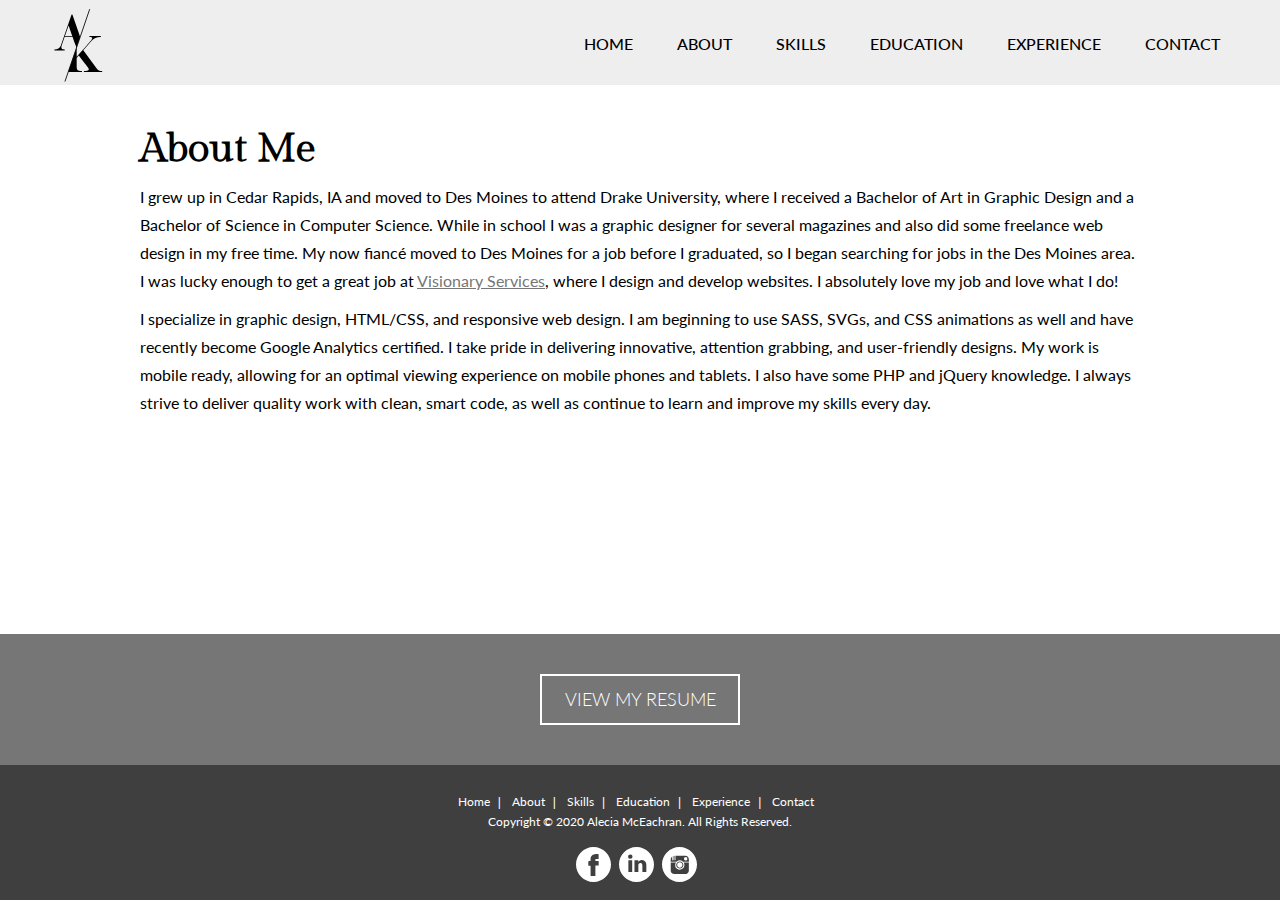
==== about.html @ 454f7bb8 "Initial commit" ====
<!DOCTYPE html>

<html>
	<head>
		<meta charset="utf-8">
		<meta http-equiv="X-UA-Compatible" content="IE=edge">
		<title>About - Alecia McEachran</title>
		<meta name="viewport" content="width=device-width, initial-scale=1">
		<meta http-equiv="content-type" content="text/html; charset=utf-8">
		<meta http-equiv="content-language" content="en">
		<link rel="icon" href="images/favicon.png" type="image/png">
		<link rel="shortcut icon" href="images/favicon.png" type="image/png">
		<link rel="stylesheet" type="text/css" href="css/global.css">
		<link rel="stylesheet" href="http://fonts.googleapis.com/css?family=Lato:400,100,100italic,300,300italic,900italic,900,700italic,700,400italic%7CHomemade+Apple%7CGilda+Display">
	</head>
	<body>	
		<div class="page">
			<header>
				<div class="container">
					<a href="index.html" class="logo">
						<svg xmlns="http://www.w3.org/2000/svg" xmlns:xlink="http://www.w3.org/1999/xlink" version="1.1" id="Layer_1" x="0px" y="0px" viewBox="0 0 1000 1000" style="enable-background:new 0 0 1000 1000;" xml:space="preserve">
							<style type="text/css">
								.st0{clip-path:url(#SVGID_2_);}
								.st1{clip-path:url(#SVGID_4_);}
								.st2{stroke:#000000;stroke-width:11.3952;stroke-miterlimit:10;}
							</style>
							<g>
								<defs>
									<polygon id="SVGID_1_" points="635.1,96.4 575.7,269.9 586.6,269.9 586.6,445.5 515.7,445.5 332.6,980.8 975.3,980.8 975.3,97.3       "/>
								</defs>
								<clipPath id="SVGID_2_">
									<use xlink:href="#SVGID_1_" style="overflow:visible;"/>
								</clipPath>
								<g class="st0">
									<path d="M585.5,852.7v-11.4c8,0,16.1-0.3,24.4-1c26.9-2.2,40.4-9.7,40.4-22.4c0-3.8-1-7.7-3-11.7c-3.3-6.7-6.8-12.1-10.3-16.4    L516,634.7l-27,31v122.2c0,17.1,3.6,29.9,10.7,38.4c10.5,10,28,15,52.7,15h7.3v11.4H316.4v-11.4h7.3c24.7,0,42.4-5,53.1-15    c6.9-8.2,10.3-21,10.3-38.4V438.7c0-17.6-3.4-30.4-10.3-38.4c-10.7-10-28.3-15-52.7-15h-7.7V374h243.4v11.4h-7.7    c-24.5,0-42,5-52.4,15c-7.1,8.2-10.7,21-10.7,38.4V651c127.1-145.1,192.6-220.4,196.6-226c7.6-10,11.4-18,11.4-24    c0-10.5-11.1-15.7-33.4-15.7h-4.7V374h152.2v11.4h-6c-48.7,0-88.6,18.5-119.5,55.4L577.1,564.9l178.9,243.4    c9.3,12.5,19.1,21.1,29.4,25.9c10.2,4.8,24.7,7.2,43.4,7.2v11.4H585.5z"/>
								</g>
							</g>
							<g>
								<defs>
									<polygon id="SVGID_3_" points="24.7,20.7 24.7,980.8 332.6,980.8 457.5,615.6 360,615.6 360,471.3 463.6,471.9 485.2,534.6     635.1,96.4 635.1,20.7   "/>
								</defs>
								<clipPath id="SVGID_4_">
									<use xlink:href="#SVGID_3_" style="overflow:visible;"/>
								</clipPath>
								<g class="st1">
									<path d="M660.9,565.2H417.5v-11.4h7.3c24.7,0,42.4-5,53.1-15c2.4-3.1,3.7-6.7,3.7-10.7c0-5.1-1.9-12-5.7-20.7l-42.4-122.5H328.7    L289,500.4c-2.9,8.7-4.3,16.4-4.3,23c0,19.8,13.5,29.9,40.4,30.4h4.7v11.4H192.2v-11.4c20.9,0,38.8-4.4,53.7-13.2    c14.9-8.8,25.6-22.2,32-40.2l143.2-414h10.7l143.2,414c4.7,12,13.2,24.8,25.7,38.4c10.5,10,28,15,52.7,15h7.3V565.2z M429.5,373.2    l-48.4-139.5l-48.4,139.5H429.5z"/>
								</g>
							</g>
							<line class="st2" x1="332.6" y1="980.8" x2="662.7" y2="15.7"/>
						</svg>
					</a>
				</div>
				<nav class="cf">
					<span class="menu">≡</span>
					<ul id="top_menu" class="top_menu" menuid="1">
						<li id="top_menu_1" class="main-menu-first top_menu_active">
							<a href="index.html" title="Home">Home</a>
						</li>
						<li id="top_menu_103" class="">
							<a href="about.html" title="About">About</a>
						</li>
						<li id="top_menu_104" class="">
							<a href="skills.html" title="Skills">Skills</a>
						</li>
						<li id="top_menu_105" class="">
							<a href="education.html" title="Education">Education</a>
						</li>
						<li id="top_menu_106" class="">
							<a href="experience.html" title="Experience">Experience</a>
						</li>
						<li id="top_menu_102" class="">
							<a href="contact.html" title="Contact">Contact</a>
						</li>
					</ul>
				</nav>
			</header>
			<main class="inner">
				<div class="container">
					<h1>About Me</h1>
					<p>I grew up in Cedar Rapids, IA and moved to Des Moines to attend&nbsp;Drake University, where I received a Bachelor of Art in Graphic Design and a Bachelor of Science in Computer Science.&nbsp;While in school I was a graphic designer for several magazines and also did some freelance web design in my free time. My now fiancé moved to Des Moines for a job before I graduated, so I began searching for jobs in the Des Moines area. I was lucky enough to get a great job at <a href="http://www.visionary.com" target="_blank">Visionary Services</a>, where I design and develop websites. I absolutely love my job and&nbsp;love what I do!</p>
					<p>I specialize in graphic design, HTML/CSS, and responsive web design. I am beginning to use SASS, SVGs, and CSS animations as well and have recently become Google Analytics certified. I take pride in delivering innovative, attention grabbing, and user-friendly designs. My work is mobile ready, allowing for an optimal viewing experience on mobile phones and tablets. I also have some PHP and jQuery knowledge. I always strive to deliver quality work with clean, smart code, as well as continue to learn and improve my skills every day.</p>
				</div>
			</main>
			<footer class="cf">
				<div class="container">
					<div class="resume_band">
				        <a class="download" href="documents/resume.pdf" download="Resume"><h3>View My Resume</h3></a>
		        	</div>
					 <ul id="bot-menu" class="menu">
						<li id="bot-menu-1" class="main-menu-first"><a href="index.html" title="Home">Home</a></li>
						<li id="bot-menu-103"><a href="about.html" title="About">About</a></li>
						<li id="bot-menu-104"><a href="skills.html" title="Skills">Skills</a></li>
						<li id="bot-menu-105"><a href="education.html" title="Education">Education</a></li>
						<li id="bot-menu-106"><a href="experience.html" title="Experience">Experience</a></li>
						<li id="bot-menu-102"><a href="contact.html" title="Contact">Contact</a></li>
					 </ul>
					<div class="legal">Copyright &copy; 2020 Alecia McEachran. All Rights Reserved.</div>
					<div class="social_media">
						<a href="https://www.facebook.com/aleeeciaax3" class="facebook" target="_blank">
							<svg version="1.1" id="Layer_1" xmlns="http://www.w3.org/2000/svg" xmlns:xlink="http://www.w3.org/1999/xlink" x="0px" y="0px" viewBox="0 0 100 100" style="enable-background:new 0 0 100 100;" xml:space="preserve">
								<style type="text/css">
									.social_icon{fill:#FFFFFF;}
								</style>
								<path id="XMLID_115_" class="social_icon" d="M50,0C22.4,0,0,22.4,0,50s22.4,50,50,50s50-22.4,50-50S77.6,0,50,0z M64.8,53.2
									c-3.1,0-6.1,0-9.4,0c0,10,0,19.8,0,29.7c-4.6,0-9.1,0-13.7,0c0-9.2-0.1-18.3-0.1-27.5c0-0.6,0-1.2,0-2.1c-2.1,0-4.1,0-6.4,0
									c0-3.1,0-6.1,0-9c0-4.3,0-4.3,4.2-4.3c0.7,0,1.4,0,2.2,0c0-2.1,0.1-4,0-5.8c-0.4-6.6,3.3-13.2,12.5-13.8c3.4-0.2,6.9,0,10.5,0
									c0,4.6,0,9,0,13.7c-1.6,0-3.3,0-4.9,0c-4.3,0-4.6,0.3-4.5,4.6c0,0.4,0.1,0.7,0.1,1.3c3.1,0,6.2,0,9.3,0
									C64.8,44.5,64.8,48.7,64.8,53.2z"></path>
							</svg>
						</a>
						<a href="https://www.linkedin.com/in/akindred/" class="linkedin" target="_blank">
							<svg version="1.1" id="Layer_1" xmlns="http://www.w3.org/2000/svg" xmlns:xlink="http://www.w3.org/1999/xlink" x="0px" y="0px" viewBox="0 0 100 100" style="enable-background:new 0 0 100 100;" xml:space="preserve">
								<style type="text/css">
									.social_icon{fill:#FFFFFF;}
								</style>
								<path id="XMLID_79_" class="social_icon" d="M50,0C22.4,0,0,22.4,0,50s22.4,50,50,50s50-22.4,50-50S77.6,0,50,0z M37.7,71.5
									c-3.7,0-7.3,0-10.9,0c0-11.2,0-22.3,0-33.5c3.6,0,7.2,0,10.9,0C37.7,49.2,37.7,60.3,37.7,71.5z M32.2,33.4c-3.6,0-6.3-2.4-6.2-5.9
									c0-3.4,2.7-5.8,6.4-5.8c3.6,0,6.2,2.5,6.1,6C38.4,31,35.9,33.4,32.2,33.4z M78.1,69.5c0,0.6,0,1.3,0,2c-3.8,0-7.4,0-11.2,0
									c0-0.6-0.1-1.2-0.1-1.8c0-5.4,0-10.8,0-16.2c0-1-0.1-2.1-0.3-3.1c-0.8-3.3-2.9-4.8-6-4.4c-2.8,0.3-5.2,2.9-5.2,5.8
									c0,5.9,0,11.8,0,17.7c0,0.6,0,1.2,0,1.9c-3.8,0-7.4,0-11.1,0c0-11.2,0-22.3,0-33.5c3.7,0,7.2,0,11,0c0,1.3,0,2.7,0,4.4
									c1-1,1.6-1.8,2.4-2.5c7-6.1,18.2-1.9,20,7.4c0.4,1.9,0.5,3.9,0.5,5.9C78.1,58.6,78.1,64.1,78.1,69.5z"></path>
							</svg>
						</a>
						<a href="https://www.instagram.com/illustrationsbyalecia/" class="instagram" target="_blank">
							<svg version="1.1" id="Layer_1" xmlns="http://www.w3.org/2000/svg" xmlns:xlink="http://www.w3.org/1999/xlink" x="0px" y="0px" viewBox="0 0 100 100" style="enable-background:new 0 0 100 100;" xml:space="preserve">
								<style type="text/css">
									.social_icon{fill:#FFFFFF;}
								</style>
								<g id="XMLID_40_">
									<path id="XMLID_41_" class="social_icon" d="M67.6,38.4c4.5,0,4.5,0,4.5-4.5c0-0.7,0-1.4,0-2.1c0-1.9-0.6-2.4-2.5-2.5c-1.4,0-2.9,0-4.3,0
										c-1.4,0-2.2,0.6-2.1,2.1c0,0.8,0,1.7,0,2.5C63.2,38.4,63.2,38.4,67.6,38.4z"></path>
									<path id="XMLID_83_" class="social_icon" d="M50,0C22.4,0,0,22.4,0,50s22.4,50,50,50s50-22.4,50-50S77.6,0,50,0z M29.1,27.2
										c0,3.7,0,7.1,0,10.8c0.8,0,1.4,0,2.2,0c0-2.1,0-4.2,0-6.2c0-1.6,0-3.2,0-4.8c0-0.9,0.3-1.4,1.4-1.3c0,4.1,0,8.2,0,12.3
										c0.8,0,1.4,0,2.2,0c0-3.9,0-7.6,0-11.4c0-0.9,0.1-1.6,1.5-1.2c0,4.1,0,8.3,0,12.6c0.8,0,1.4,0,2.1,0c0-4.2,0-8.4,0-12.8
										c0.7,0,1.2,0,1.7,0c8.7,0,17.4,0,26.2,0c6,0,10.4,4.3,10.4,10.4c0,2.1,0,4.2,0,6.6c-2.5,0-4.7,0-7,0c-2.2,0-4.4-0.1-6.7,0
										c-1.8,0.1-3.1-0.3-4.6-1.5c-4.8-3.6-11.4-3.3-16.2,0.5c-0.6,0.5-1.6,0.9-2.4,0.9c-4.8,0.1-9.5,0-14.3,0c-0.2,0-0.3,0-0.7-0.1
										C25.1,36.8,23.7,31.3,29.1,27.2z M61.1,51.5c0,5.5-4.6,10.2-10.2,10.2c-5.7,0-10.3-4.6-10.3-10.2c0-5.7,4.5-10.1,10.2-10.1
										C56.5,41.3,61.1,45.8,61.1,51.5z M66.1,77.3c-10.2-0.2-20.4-0.2-30.6,0c-6,0.1-10.7-4.9-10.6-10.5c0.2-7.5,0-15.1,0-22.8
										c5,0,9.8,0,14.7,0c-3.4,8.3-2.3,14.1,3.3,18.2c5,3.6,11.6,3.4,16.4-0.5c3.8-3.2,7-9.7,2.6-17.6c4.9,0,9.8,0,14.7,0
										c0,0.5,0.1,1.1,0.1,1.6c0,7-0.1,14.1,0,21.1C76.9,72.6,71.9,77.4,66.1,77.3z"></path>
									<path id="XMLID_157_" class="social_icon" d="M50.8,43.9c-4.2,0-7.5,3.4-7.5,7.6c0,4.1,3.4,7.6,7.5,7.6c4,0.1,7.6-3.5,7.6-7.5
										C58.4,47.4,55,43.9,50.8,43.9z"></path>
								</g>
							</svg>
						</a>
					</div>
				</div>
			</footer>
		</div>
	</body>
</html>
---- css/global.css ----
@charset "utf-8";
/* ==========================================================================
 Global CSS - Visionary Site OnCall (visionary.com)
 ========================================================================== */
*,
*:before,
*:after {
	-webkit-box-sizing: border-box;
	-moz-box-sizing: border-box;
	box-sizing: border-box;
}

html {
	height: 100%;
	font-size: 62.5%;
	overflow-x: hidden;
}

body {
	height: 100%;
	margin: 0;
	font-size: 1.6rem;
	font-family: 'Lato', Arial, sans-serif;
	line-height: 1.75;
	color: #000;
	background-color: white;
	-webkit-font-smoothing: subpixel-antialiased;
	-moz-osx-font-smoothing: grayscale;
	overflow-x: hidden;
}

#preview {
	position: absolute;
	z-index: 9999;
	top: 0;
	left: 0;
	right: 0;
	padding: 1rem 0;
	background-color: rgba(0, 0, 0, 0.6);
	color: #fff;
	font-size: 1.6rem;
	font-weight: bold;
	line-height: 1.6;
	text-align: center;
}

img { border: 0; }

a { color: #767676; }

a:hover { color: #9f9f9f; }

#preview a { text-decoration: none; }
#preview a:hover { color: #fff; }

.error {
	margin: 0 0 1.5rem;
	padding-top: 0;
	padding-left: 1.7rem;
	font-weight: bold;
	color: #c00;
}

h1, h2, h3 {
	margin: 1rem 0;
	padding: 0;
	line-height: 1.25;
	font-family: 'Gilda Display', sans-serif;
}

h1 {
	font-size: 4rem;
	font-weight: 800;
	line-height: 1.2;
}

h2 {
	font-size: 3.4rem;
	font-weight: 100;
	font-family: 'Lato', Arial, sans-serif;
	font-size: 2.75rem;
	line-height: 1;
	font-weight: 400;
	text-transform: uppercase;
}

h3 {
	font-size: 2.2rem;
	font-weight: 300;
}

h4 {
	font-size: 2rem;
	font-weight: 700;
	font-style: italic;
}

h5 {
	font-size: 1.8rem;
	font-weight: 800;
	text-transform: uppercase;
}

h6 {
	font-size: 1.6rem;
	font-weight: 800;
}

ul, li {
	margin-left: 2rem;
}

sup,
sub {
	font-size: 70%;
	font-weight: bold;
}

sup { vertical-align: super; }
sub { vertical-align: sub; }

label.req {
	font-weight: bold;
	padding-right: 16px;
	background: 100% 50% no-repeat url("../images/label-req.png");
}

hr {
	width: 100%;
	height: 1px;
	border: 0;
	background-color: #ccc;
}

.cf:before,
.cf:after {
	content: ' ';
	display: table;
}

.cf:after { clear: both; }

.cf { *zoom: 1; }

svg, path:hover, path:focus, path:active,
rect:hover, rect:focus, rect:active,
text:hover, text:focus, text:active {
	stroke: none;
	outline: none;
}


/* ==========================================================================
 Category/Filter toggle viewer
 ========================================================================== */
/* .viewer_contain {
	margin-bottom: 1.5rem;
	padding-bottom: 1.5rem;
	border-bottom: 1px solid #ccc;
}

span.viewer,
div.viewer,
a.viewer {
	margin-right: 2.5rem;
	color: #e53939;
	cursor: pointer;
	text-decoration: underline;
}

span.viewer:hover,
div.viewer:hover,
a.viewer:hover { text-decoration: none; }

span.viewer.active,
div.viewer.active,
a.viewer.active {
	color: #000;
	font-weight: bold;
	text-decoration: none;
} */


/* ==========================================================================
 Category/Filter toggle viewer buttons
 ========================================================================== */
.viewer_contain {
	margin-bottom: 1.5rem;
	padding-bottom: 1.5rem;
	border-bottom: 1px solid #ccc;
}

span.viewer,
div.viewer,
a.viewer {
	display: inline-block;
	width: auto;
	margin-bottom: 1rem;
	padding: 1rem 2rem;
	text-align: center;
	background-color: #e53939;
	color: white;
	font-weight: normal;
	cursor: pointer;
	text-decoration: none;
}

span.viewer:hover,
span.viewer:focus,
div.viewer:hover,
div.viewer:focus,
a.viewer:hover,
a.viewer:focus,
span.viewer.active,
div.viewer.active,
a.viewer.active {
	background-color: #666;
	font-weight: normal;
	text-decoration: none;
}


/* ==========================================================================
 Page container
 ========================================================================== */
.page {
	max-width: 100%;
	min-height: 100%;
	position: relative;
}

.container {
	width: 1200px;
	margin: 0 auto;
}

main.home {
	padding-bottom: 110px;
	min-height: 870px;
}

main.inner {
	padding-top: 3rem;
	padding-bottom: 300px;
	display: inline-block;
}

main.inner .container {
	width: 1000px;
}


/* ==========================================================================
 Header (contains navigation, logo, etc)
 ========================================================================== */
header {
	position: relative;
	z-index: 100;
	overflow: visible;
	height: 85px;
	background-color: #eee;
	color: #3f3f3f;
}

header .logo {
	position: relative;
	display: inline-block;
	z-index: 1;
	width: 75px;
	padding: 8px 0;
}

header .logo svg path {
	fill: black;
}

header .logo svg stroke {
	fill: black;
}

header nav {
	position: relative;
	bottom: 0;
	left: 0;
	right: 0;
}


/* ==========================================================================
 Top Menu Navigation (drop-down menu)
 ========================================================================== */
nav .menu,
nav .submenu { display: none; }

nav .top_menu {
	position: relative;
	z-index: 200;
	height: 3rem;
	margin: 0;
	padding: 0;
	list-style: none;
    margin-top: -7rem;
    z-index: 0;
    text-align: right;
	width: 1200px;
    margin-left: calc((100% - 1200px)/2);
}

nav ul {
	margin: 0;
	text-align: center;
}

nav .top_menu li {
	position: relative;
	z-index: 200;
	display: inline-block;
	margin: 0;
}

nav .top_menu li a {
	z-index: 200;
	display: inline-block;
	padding: 0 2rem;
	font-size: 1.6rem;
	line-height: 3rem;
	text-decoration: none;
    color: black;
    font-weight: 500;
    text-transform: uppercase;
}

nav .top_menu li a:hover, 
nav.top_menu li a:focus {
	color: #999;
}

nav .top_menu ul.sub {
	position: absolute;
	z-index: 201;
	top: 3rem;
	left: 0;
	display: none;
	width: 18rem; 
	height: auto;
	list-style: none;
	background-color: #ccc;
}

nav .top_menu ul.sub li {
	width: 100%;
	height: auto;
	text-align: left;
}

nav .top_menu ul.sub li a {
	width: 100%;
	height: auto;
	padding: 1rem 2rem;
	font-size: 1.4rem;
	line-height: 1.8rem;
}

nav .top_menu ul.sub li a:hover, 
nav .top_menu ul.sub li a:focus {}


/* ==========================================================================
 Body / Contents
 ========================================================================== */
main {
	position: relative;
	padding-top: 1.5rem;
	padding-bottom: 110px;
	width: 100%;
}

main p {
	font-size: 1.6rem;
	font-family: 'Lato', Arial, sans-serif;
	margin: 1rem 0;
	line-height: 1.75;
}

main ol, main ul {
	list-style-position: outside;
	padding-left: 2rem;
}


/* ==========================================================================
 Footer (Lower navigation, copyright, etc)
 ========================================================================== */
footer .resume_band {
	width: calc(100% + 500rem);
    margin-left: -250rem;
    background-color: #767676;
    text-align: center;
    color: #3f3f3f;
    padding: 3rem 0;
}

.download {
	text-decoration: none;
}

footer .resume_band h3 {
	font-family: 'Lato', Arial, sans-serif;
	border: 2px solid white;
    margin: 1rem auto;
    width: 200px;
    padding: 1.25rem;
    text-transform: uppercase;
    color: white;
    font-size: 1.8rem;
    transition: all 0.5s ease 0s;
}

footer .resume_band h3:hover {
	background-color: #3f3f3f;
	border-color: #3f3f3f;
}

footer {
	position: absolute;
	bottom: 0;
	left: 0;
	width: 100%;
	display: block;
	padding: 0 0 1.5rem 0;
	background-color: #3f3f3f;
	color: white;
	font-size: 1.2rem;
	line-height: 1.4rem;
	text-align: center;
}

footer ul {
	float: left;
	width: 100%;
	height: 20px;
	margin: 0;
	padding: 0;
	list-style: none;
	margin-top: 3rem;
}

footer ul li {
	display: inline-block;
	margin: 0;
	margin-right: 0.8rem;
}

footer ul li:after {
	content: '|'; /* use a pipe [|] instead of a png */
	font-family: sans-serif;
	margin-left: 0.8rem;
}

footer ul li:last-child {
	padding-right: 0;
}

footer ul li:last-child:after {
	content: none;
	margin-left: 0;
}

footer ul li a {
	text-decoration: none;
	color: white;
}

footer ul li a:hover {
	color: #9f9f9f;
}

footer ul li ul { display: none; }

footer .address,
footer .legal {
	float: left;
	clear: left;
	width: 100%;
	height: 12px;
}

.social_media {
	width: 100%;
    padding-top: 20px;
    display: flex;
    justify-content: center;
}

.facebook, .linkedin, .pinterest, .instagram {
	float: left;
	margin-right: .8rem;
	width: 35px;
}

.facebook:hover svg path, .linkedin:hover svg path, .pinterest:hover svg path, .instagram:hover svg path {
	transition: all 0.5s ease 0s;
	fill: #767676;
}


/* ==========================================================================
 Basic form styling
 ========================================================================== */
.form_row {
	float: left;
	width: 100%;
}

fieldset,
.form_buttons {
	float: left;
	width: 100%;
	margin: 0;
	padding: 0;
	border: none;
	margin-bottom: 2rem;
	padding-right: 2rem;
}

fieldset.no_bottom,
.form_buttons.no_bottom { margin-bottom: 0; }

fieldset.fs1 { width: 25%; }
fieldset.fs2 { width: 50%; }
fieldset.fs3 { width: 75%; }

fieldset input,
fieldset select,
fieldset textarea {
	width: 100%;
	height: 4.2rem;
	margin: 0;
	padding: 0.3rem;
	border: 1px solid #ccc;
	border-radius: 0.3rem;
	font-size: 1.4rem;
	font-family: 'Lato', Arial, sans-serif;
	line-height: 3.4rem;
}

fieldset input[type="text"],
fieldset input[type="password"],
fieldset input[type="email"],
fieldset input[type="number"],
fieldset input[type="tel"],
fieldset input[type="url"],
fieldset input[type="search"],
fieldset textarea {
	-webkit-appearance: none;
	-moz-appearance: none;
	appearance: none;
}

fieldset textarea {
	height: 10rem;
	line-height: 1.4;
	width: 100% !important;
}

fieldset .form_note { font-size: 1.2rem; }

.form_buttons button,
.form_buttons input[type="submit"],
.form_buttons input[type="reset"] {
	height: 4rem;
	margin-right: 1rem;
	padding: 0 2rem;
	background-color: #3f3f3f;
	color: white;
	border: none;
	border-radius: 0;
	text-transform: uppercase;
	font-size: 1.4rem;
	font-weight: 700;
	line-height: 2;
	cursor: pointer;
	-webkit-appearance: none;
	-moz-appearance: none;
	appearance: none;
	transition: all 0.5s ease 0s;
}

.form_buttons button:hover,
.form_buttons input[type="submit"]:hover,
.form_buttons input[type="reset"]:hover { background-color: #767676; }

.form_buttons button:last-child,
.form_buttons input[type="submit"]:last-child,
.form_buttons input[type="reset"]:last-child { margin-right: 0; }

input.chk { display: none; }

.form_error {
	margin-bottom: 2rem;
	color: #c00;
}

.form_error ul { padding-left: 2rem; }



/* ==========================================================================
 Desktop view
 ========================================================================== */
@media all and (max-width: 1200px) {
	.page { width: 100%; }
	
	.container {
		width: 100%;
		padding: 0 2rem;
	}
	
	nav .top_menu {
		width: 100%;
		padding: 0 1rem;
		margin-left: 0;
	}

	footer {
		text-align: center;
	}
	
	footer ul, footer .address {
		width: 100%;
		text-align: center;
		margin: 0 auto;
		padding-left: 2rem;
		padding-right: 2rem;
		margin-top: 3rem;
	}
	
	footer .legal {
		width: 100%;
	}

	footer .vsi {
		position: absolute;
		bottom: 5px;
		left: 50%;
		float: none;
		margin-left: -60px;
	}
}


@media all and (max-width: 1000px) {
	main.inner .container {
		width: 100%;
	}
}


/* ==========================================================================
 Tablet view
 ========================================================================== */
@media all and (max-width: 800px) {
	main.home {
		height: auto;
		display: inline-block;
	}
	
	main.inner {
		padding-bottom: 270px;
	}
	
	header {
	    height: auto;
    	min-height: 75px;
	}
	

	header nav {
		position: relative;
		bottom: auto;
		left: auto;
		right: auto;
	}

	nav .menu {
		position: absolute;
		top: -7.25rem;
		right: 2rem;
		display: inline-block;
		cursor: pointer;
		font-size: 4rem;
	}
	
	nav .submenu {
		position: absolute;
		top: 0;
		margin-top: 0;
		right: 0;
		padding: 11px 20px;
		display: inline-block;
		cursor: pointer;
	}
	
	nav .submenu .triangle {
		font-size: 0;
		border-left: 12px solid transparent;
		border-right: 12px solid transparent;
		border-top: 10px solid white;
	}

	nav .show_submenu .submenu .triangle {
		border-bottom: 10px solid white;
		border-top: none;
	}

	nav .show_submenu .submenu {
		padding: 1px 20px 21px 20px;
	}

	nav .top_menu {
		display: block;
		width: auto;
		height: auto;
		margin: 0;
		padding: 0;
	    background-color: white;
	}

	nav .top_menu li {
		width: 100%;
		border-bottom: 1px solid #ccc;
		text-align: left;
		display: block;
	}

	nav .top_menu li a {
		width: 100%;
		line-height: 4rem;
		height: auto;
	}

	nav .top_menu ul.sub {
		position: relative;
		top: 0;
		display: block;
		overflow: hidden;
		width: 100%;
		margin-top: 0;
	}

	nav .top_menu ul.sub li { width: 100%; }

	nav .top_menu ul.sub li.sub-menu-first { border-top: 1px solid #ccc; }

	nav .top_menu ul.sub li.sub-menu-last { border-bottom-width: 0; }

	nav .top_menu ul.sub li a {
		width: 100%;
		padding: 1rem 2rem 1rem 4rem;
	}

	nav .top_menu li a:hover, 
	nav.top_menu li a:focus {
		border-bottom: none;
		background-color: #767676;
	    color: white;
	}
	
	.viewer_contain { overflow: hidden; }

 	span.viewer,
 	div.viewer,
 	a.viewer {
 		float: left;
 		width: 49%;
 		margin-left: 1%;
 		margin-right: 1%;
 	}

 	.viewer:nth-child(odd) { margin-left: 0; }
 	.viewer:nth-child(even) { margin-right: 0; }

	fieldset.fs1 { width: 50%; }

	fieldset.fs2,
	fieldset.fs3 { width: 100%;}
	
	footer ul, footer .address {
		display: none;
	}
	
	footer .legal {
		margin-top: 3rem;
	}
}

/* ==========================================================================
 Mobile views
 ========================================================================== */
@media all and (max-width: 520px) {
	span.viewer,
	div.viewer,
	a.viewer {
		width: 100%;
		margin-left: 0;
		margin-right: 0;
	}
	
	fieldset.fs1,
	fieldset.fs2,
	fieldset.fs3 { width: 100%; }
	
	fieldset, .form_buttons {
		padding-right: 0;
	}
}

@media all and (max-width: 380px) {
	.home_content h1 {
		font-size: 5rem !important;
	}
}

@media all and (max-width: 360px) {
	footer .legal {
		margin-bottom: 1rem;
	}
}

/* ==========================================================================
 Home
 ========================================================================== */
.alecia {
	width: 45%;
	float: left;
}
 
.alecia img {
	max-height: 780px;
	max-width: 100%;
	padding-left: 8rem;
}

.alecia_mobile {
	display: none;
}

.home_content {
	width: 55%;
	float: left;
	margin-top: 5rem;
	padding-right: 5rem;
}

.home_content h1 {
	font-size: 6rem;
	font-weight: 800;
	line-height: 1.2;
}

.home_content h2 {
	margin-top: -.5rem;
	margin-bottom: 3rem;
	color: #767676;
}

.signature {
	margin-top: -5px;
	font-family: 'Homemade Apple', cursive;
	font-size: 20px;
}

.download .button {
	font-family: 'Lato', Arial, sans-serif;
	background-color: #3f3f3f;
	width: 250px;
	padding: 1.25rem;
	text-align: center;
	text-transform: uppercase;
	color: white;
	margin-top: 4rem;
	font-size: 1.8rem;
	transition: all 0.5s ease 0s;
}

.download .button:hover {
	background-color: #767676;
}


/* Media Queries */
@media all and (max-width: 1200px) {
	.alecia {
		width: 50%;
	}
	
	.home_content {
		width: 50%;
	}
}

@media all and (max-width: 1000px) {
	.alecia {
		width: 53%;
	}
	
	.alecia img {
		padding-left: 4rem;
	}
	
	.home_content {
		width: 47%;
		padding-right: 4rem;
	}
}

@media all and (max-width: 950px) {
	.alecia {
		width: 48%;
	}
	
	.alecia img {
		padding-left: 2rem;
	    max-height: 630px;
	    margin-top: 140px;
	}
	
	.home_content {
		width: 52%;
		padding-right: 2rem;
	}
}

@media all and (max-width: 800px) {
	.alecia {
		display: none;
	}
	
	.alecia_mobile {
		display: block;
		width: 100%;
		margin-top: 3rem;
	}
	
	.alecia_mobile img {
		width: 100%;
	}
	
	.home_content {
		width: 100%;
		margin: 0;
		padding: 0 1rem;
		margin-bottom: 3rem;
	}
	
	.download .button {
		width: 100%;
	}
}

@media all and (max-width: 480px) {
	.home_content {
		padding: 0;
	}
}


/* ==========================================================================
 Other
 ========================================================================== */
.h2_header {
	text-align: center;
}

.achievements_list h2, .knowledge_list h2, .gray_band h2 {
	color: #767676;
}

.achievements_list, .knowledge_list, .gray_band {
	background-color: #f0f0f0;
}

.experience-block .content, .education .item .content {
	box-shadow: 0 0 20px rgba(0,0,0,.2);
}

.experience-block .content:after, .education .item .content:after {
	box-shadow: -3px 3px 6px rgba(0,0,0,.1);
}


/* ==========================================================================
 About
 ========================================================================== */
.about_block {
	width: 32%;
	margin: 0 1%;
	float: left;
	background-color: white;
	box-shadow: 0 3px 10px #afafaf;
}

.about_block:first-of-type {
	margin-left: 0;
}

.about_block:last-of-type {
	margin-right: 0;
}

.about_block, .about_block svg path, .about_block svg text {
	transition: all 0.5s ease 0s;
}

.about_block:hover {
	background-color: #767676;
}

.about_block:hover svg path, .about_block:hover svg text {
	fill: white;
}

.gray_band {
    width: calc(100% + 500rem);
    text-align: center;
    padding: 3rem 250rem;
    margin: 3rem 0 3rem -250rem;
}

.gray_band a {
	color: #3f3f3f;
}

.gray_band a:hover {
	color: #9f9f9f;
}

@media all and (max-width: 800px) {
	.about_block {
		width: 47%;
		margin: 1rem 3%;
	}
	
	.about_block:nth-child(odd) {
		margin-right: 0;
	}
	
	.about_block:last-of-type {
		margin-left: 0;
	}
}

@media all and (max-width: 600px) {
	.about_block {
		width: 100%;
		margin: 1rem 0;
	}
}


/* ==========================================================================
 Skills
 ========================================================================== */
.prof_skills, .knowledge_list, .hobbies {
	float: left;
	width: 100%;
}

.skills {
    width: 48%;
    float: left;
    margin: 1rem 2%;
}

.skills:first-of-type {
    margin-left: 0;
}

.skills:last-of-type {
    margin-right: 0;
}

.progress-line {
   	display: block;
    margin-bottom: 30px;
}

.progress-line .entry-title {
    overflow: hidden;
   	margin-bottom: 2px;
}

.progress-line .entry-title .title {
    font-family: 'Lato';
   	font-weight: bold;
    font-size: 14px;
   	color: #3f3f3f;
    text-transform: uppercase;
   	letter-spacing: 1px;
    float: left;
}

.progress-line .entry-title span {
	float: right;
    font-family: 'Lato';
   	font-weight: bold;
    font-size: 14px;
   	color: #3f3f3f;
    text-transform: uppercase;
   	letter-spacing: 1px;
}

.progress-line .entry-line {
    position: relative;
   	border-top: 5px solid rgba(119, 119, 119, 0.2);
}

@-webkit-keyframes progress {
   0% { width: 0; }
}

@-moz-keyframes progress {
   0% { width: 0; }
}

@-ms-keyframes progress {
   0% { width: 0; }
}

@keyframes progress {
   0% { width: 0; }
}

.progress-line .entry-line .current {
   	height: 5px;
    background-color: #767676;
    position: relative;
    top: -5px;
   	-webkit-animation: progress 1s ease;
    -moz-animation: progress 1s ease;
    -ms-animation: progress 1s ease;
   	animation: progress 1s ease;
}

.progress-line .entry-line .current:before {
    content: '';
   	width: 17px;
    height: 17px;
   	background-color: #767676;
    border-radius: 50%;
   	position: absolute;
    right: -1px;
   	top: -6px;
}

.progress-line .entry-line .current:after {
    content: '';
   	width: 3px;
    height: 3px;
   	background-color: #e9e9e9;
	border-radius: 50%;
	position: absolute;
	right: 6px;
	top: 1px;
}

.knowledge ul.checklist {
	list-style-type: none;
	margin: 0;
	padding: 0;
}

.knowledge ul.checklist li {
	font-size: 13px;
	font-family: 'Lato', sans-serif;
	text-transform: uppercase;
	font-weight: normal;
	letter-spacing: 1px;
	line-height: 1.8;
}

.knowledge ul.checklist li::before {
    content:  "\2713 ";
	color: #767676;
    margin-left: -20px;
    margin-right: 12px;
    font-size: 11px;
	font-weight: bold;
}

.knowledge_list {
	width: calc(100% + 500rem);
    margin-left: -250rem;
    float: left;
    margin-bottom: 3rem;
    padding-top: 2rem;
}

.knowledge_box {
	display: flex;
	justify-content: center;
	margin-bottom: 3rem;
}

.knowledge {
    max-width: 195px;
    float: left;
    margin: 0 2.5rem;
}

.knowledge:first-of-type {
    margin-left: 0;
}

.knowledge:last-of-type {
    margin-right: 0;
}

@media all and (max-width: 800px) {
	.about_header {
		text-align: left;
	}
	
	.skills {
	    width: 100%;
    	float: none;
	    margin: 0;
	}
	
	.progress-line {
		margin-bottom: 20px;
	}
}

@media all and (max-width: 500px) {
	.knowledge {
		width: 100%;
		float: none;
		margin: 0;
	}
	
	.knowledge ul.checklist {
		margin: auto;
		max-width: 100%;
		text-align: left;
	}
	
	.knowledge_box {
		flex-direction: column;
		max-width: 240px;
		margin: auto;
		padding: 1rem 0;
		padding-left: 3.5rem;
	}
	
	.knowledge_list {
		width: calc(100% + 4rem);
    	margin-left: -2rem;
	    padding: 2rem;
	}
}


/* ==========================================================================
 Hobbies
 ========================================================================== */
.icon-boxes {
    position: relative;
	margin: 2rem -15px 0 -15px;
}

.icon-boxes .box-item {
    float: left;
    width: 16.65%;
    padding: 0 10px;
    position: relative;
}

.icon-boxes .box-item .entry-item {
    position: relative;
    border: 2px solid #333333;
    color: #333333;
	width: 130px;
	height: 130px;
	margin: auto;
}

.icon-boxes .box-item p {
	width: 100%;
	text-align: center;
	text-transform: uppercase;
	font-weight: 600;
}

/*.entry-item:hover {
	border-color: #e0ebe8 !important;
}

.entry-item:hover ~ p {
	color: #e0ebe8;
}

.entry-item:hover svg path {
	fill: #e0ebe8;
}*/

@media screen and (max-width: 1000px) {
	.icon-boxes .box-item .entry-item {
		width: 100%;
		height: 100%;
	}
	
	.icon-boxes .box-item .entry-item span {
	    width: 80%;
	    left: 10%;
	    margin-left: 0px;
	}
}

@media screen and (max-width: 900px) {
	.icon-boxes .box-item {
	    width: 25% !important;
    	margin-bottom: 30px;
	}
}

@media screen and (max-width: 680px) {
	.icon-boxes .box-item {
    	width: 33.333% !important;
	}
}

@media screen and (max-width: 520px) {
	.icon-boxes .box-item {
    	width: 50% !important;
	}
}


/* ==========================================================================
 Education
 ========================================================================== */
.education {
    padding: 172px 0 40px 0;
    margin: 40px 0;
}

.education .item {
    width: 50%;
    float: left;
    position: relative;
    text-align: center;
    color: #232323;
	margin-top: -1rem;
}

.education .item .marker {
    box-shadow: 0 2px 6px rgba(0,0,0,.25);
	display: block;
    width: 55px;
    height: 55px;
    text-align: center;
    background: #fff;
    border: 4px solid #e5e5e5;
    border-radius: 100%;
    font-size: 36px;
    color: #000;
    position: absolute;
    top: -8px;
    left: 50%;
    margin-left: -27px;
    z-index: 2;
}

.education .item .marker .icon.kwood svg {
	width: 34px;
	margin: 7px 6px;
}

.education .item .marker .icon.drake svg {
	width: 27px;
	margin: 7px 11px;
}

.education .item:nth-child(1) .content {
	padding: 40px;
}

.education .item .content {
    background: #fff;
    padding: 24px;
    position: absolute;
    top: -162px;
	height: 135px;
	line-height: 1;
    left: 0;
    right: 0;
    margin: 0 12px;
}

.education .item .content .school {
    font-size: 13px;
    line-height: 26px;
    margin-bottom: 12px;
    text-transform: uppercase;
}

.education .item .content .degree {
    line-height: 26px;
    margin-bottom: 0;
    font-size: 17px;
    font-weight: 700;
    font-style: italic;
}

.education .item .content:after {
    content: '';
    width: 0;
    height: 0;
    border-style: solid;
    border-width: 18px 0 0 18px;
    border-color: transparent transparent transparent #fff;
    position: absolute;
    bottom: -9px;
    left: 50%;
    margin-left: -9px;
    -webkit-transform: rotate(-45deg);
    -ms-transform: rotate(-45deg);
    transform: rotate(-45deg);
}

.education .item .year {
    font-size: 16px;
    line-height: 26px;
    font-weight: 700;
    position: relative;
    bottom: -55px;
    left: 0;
    right: 0;
    margin: 0 auto;
}

.education .line {
    border-bottom: 1px dashed #232323;
    position: relative;
    margin: 0 18px;
    padding-bottom: 12px;
    margin-bottom: 24px;
    position: relative;
    top: -1px;
}

.education .line:before, .education .line:after {
    display: block;
    content: '';
    width: 14px;
    height: 14px;
    background: #fff;
    border: 4px solid #767676;
    border-radius: 100%;
    position: absolute;
}

.education .line:before {
    left: -18px;
    bottom: -7px;
}

.education .line:after {
    right: -18px;
    bottom: -7px;
}

@media (max-width: 800px) {
	.education {
    	position: relative;
	    padding: 0;
	}
	
	.education .item {
    	width: 100%;
	    float: none;
    	margin-bottom: 24px;
	}
	
	.education .item:nth-child(2) {
		margin-bottom: 0;
	}
	
	.education .item .marker {
	    position: absolute;
    	top: 50%;
    	left: 0;
	    margin-left: -11px;
    	margin-top: -44px;
	}
	
	.education .item .content {
	    padding: 24px !important;
    	position: static;
		height: auto;
	    margin: 0;
    	margin-left: 70px;
		margin-top: 2rem;
	}
	
	.education .item .content:after {
	    border-width: 18px 0 0 18px;
    	border-color: transparent transparent transparent #fff;
    	bottom: auto;
	    left: 70px;
    	top: 50%;
	    margin-top: -25px;
    	-webkit-transform: rotate(45deg);
	    -ms-transform: rotate(45deg);
    	transform: rotate(45deg);
	}
	
	.education .item .year {
	    position: static;
    	margin: 0 auto;
	    padding-left: 70px;
    	margin-top: 6px;
	}
	
	.education .line {
	    border-bottom: none;
    	border-left: 1px dashed #232323;
	    position: absolute;
    	top: 0;
	    left: 0;
    	height: 100%;
    	width: 1px;
    	margin: 0;
    	padding: 0;
		left: 2rem;
	}
	
	.education .line:before {
    	top: -18px;
	    bottom: -7px;
    	left: -7px;
	}
	
	.education .line:after {
    	right: auto;
	    bottom: -18px;
    	left: -7px;
	}
}


/* ==========================================================================
 Achievements
 ========================================================================== */
.achievements ul.checklist {
	list-style-type: none;
	margin: 0;
	padding: 0;
}

.achievements ul.checklist li {
	font-size: 13px;
	font-family: 'Lato', sans-serif;
	text-transform: uppercase;
	font-weight: normal;
	letter-spacing: 1px;
	line-height: 1.8;
}

.achievements ul.checklist li::before {
    content:  "\2713 ";
	color: #767676;
    margin-left: -20px;
    margin-right: 12px;
    font-size: 11px;
	font-weight: bold;
}

.achievements_list {
	width: calc(100% + 500rem);
    margin-left: -250rem;
    float: left;
    padding-top: 2rem;
	margin-bottom: 3rem;
}

.achievements_box {
	display: flex;
	justify-content: center;
	margin-bottom: 3rem;
}

.achievements {
    max-width: 305px;
    float: left;
    margin: 0 2.5rem;
}

.achievements:first-of-type {
    margin-left: 0;
}

.achievements:last-of-type {
    margin-right: 0;
}

@media all and (max-width: 620px) {
	.achievements {
		width: 100%;
		float: none;
		margin: 0;
	}
	
	.achievements ul.checklist {
		margin: auto;
		max-width: 100%;
		text-align: left;
	}
	
	.achievements_box {
		flex-direction: column;
		max-width: 210px;
		margin: auto;
		padding: 1rem 0;
	}
	
	.achievements_list {
		width: calc(100% + 4rem);
    	margin-left: -2rem;
	    padding: 2rem;
	}
}


/* ==========================================================================
 Experience
 ========================================================================== */
 .experience-block {
    position: relative;
    padding-bottom: 30px;
}

.experience-block .meta {
    width: 25%;
    box-shadow: 0 2px 4px rgba(0,0,0,.2);
    position: relative;
    float: left;
    margin-top: 39px;
}

.experience-block .meta .year {
    display: block;
    background: #767676;
    color: #fff;
    text-align: center;
    font-size: 14px;
    line-height: 36px;
    text-transform: uppercase;
    font-weight: 700;
}

.experience-block .meta .company {
    display: block;
    background: #fff;
    color: #232323;
    text-align: center;
    font-size: 15px;
    line-height: 1.5;
	padding: 10px 5px;
    text-transform: uppercase;
    font-weight: 500;
}

.experience-block .meta:after {
    content: '';
    width: 0;
    height: 0;
    border-style: solid;
    border-width: 13px 10px 0 0;
    border-color: #767676 transparent transparent transparent;
    position: absolute;
    top: 0;
    right: -10px;
}

.experience-block .icon {
    display: block;
    width: 78px;
    height: 78px;
    line-height: 78px;
    text-align: center;
    background: #fff;
    border: 5px solid #e5e5e5;
    border-radius: 100%;
    font-size: 36px;
    color: #000;
    position: absolute;
    top: 0;
    left: 33%;
    margin-left: -39px;
    z-index: 2;
}

.experience-block .icon.vsi svg {
	width: 40px;
	margin: 14px 15px;
}

.experience-block .icon.guideone svg {
	width: 47px;
	margin: 10px;
}

.experience-block .icon.sodexo svg {
	width: 50px;
	margin: 7px;
}

.experience-block .icon.drakemag svg {
	width: 48px;
	margin: 8px;
}

.experience-block .icon.freelance svg {
	width: 37px;
	margin: 16px;
}

.experience-block .line {
    display: block;
    height: 100%;
    width: 2px;
    border-left: 2px dashed #4d4d4d;
    position: absolute;
    top: 45px;
    left: 33%;
}

.btn-group-vertical>.btn-group:after, .btn-toolbar:after, .clearfix:after, .container-fluid:after, .container:after, .dl-horizontal dd:after, .form-horizontal .form-group:after, .modal-footer:after, .nav:after, .navbar-collapse:after, .navbar-header:after, .navbar:after, .pager:after, .panel-body:after, .row:after {
    clear: both;
}

.btn-group-vertical>.btn-group:after, .btn-group-vertical>.btn-group:before, .btn-toolbar:after, .btn-toolbar:before, .clearfix:after, .clearfix:before, .container-fluid:after, .container-fluid:before, .container:after, .container:before, .dl-horizontal dd:after, .dl-horizontal dd:before, .form-horizontal .form-group:after, .form-horizontal .form-group:before, .modal-footer:after, .modal-footer:before, .nav:after, .nav:before, .navbar-collapse:after, .navbar-collapse:before, .navbar-header:after, .navbar-header:before, .navbar:after, .navbar:before, .pager:after, .pager:before, .panel-body:after, .panel-body:before, .row:after, .row:before {
    display: table;
    content: " ";
}

.experience-block .content {
    width: 60%;
    background: #fff;
    position: relative;
    padding: 20px 30px;
    float: right;
    margin-top: 39px;
}

.experience-block .content em {
	color: #767676;
}

.experience-block .content .job_title {
    margin-bottom: 6px;
	font-size: 1.8rem;
    font-weight: 800;
    text-transform: uppercase;
}

.experience-block .content p:last-of-type {
    margin-bottom: 0;
}


@media (max-width: 680px) {
	.experience-block .meta {
    	width: 60%;
	    float: right;
    	margin-top: 12px;
	}
	
	.experience-block .meta:after {
	    border-width: 0 10px 13px 0;
    	border-color: transparent #767676 transparent transparent;
	    right: auto;
	    left: -10px;
	}
	
	.experience-block .content {
    	margin-top: 12px;
	    width: 80%;
    	padding: 15px 20px;
	}
	
	.experience-block .icon {
	    left: 0;
    	margin-left: 0;
	}
	
	.experience-block .line {
    	left: 38px;
	}
}
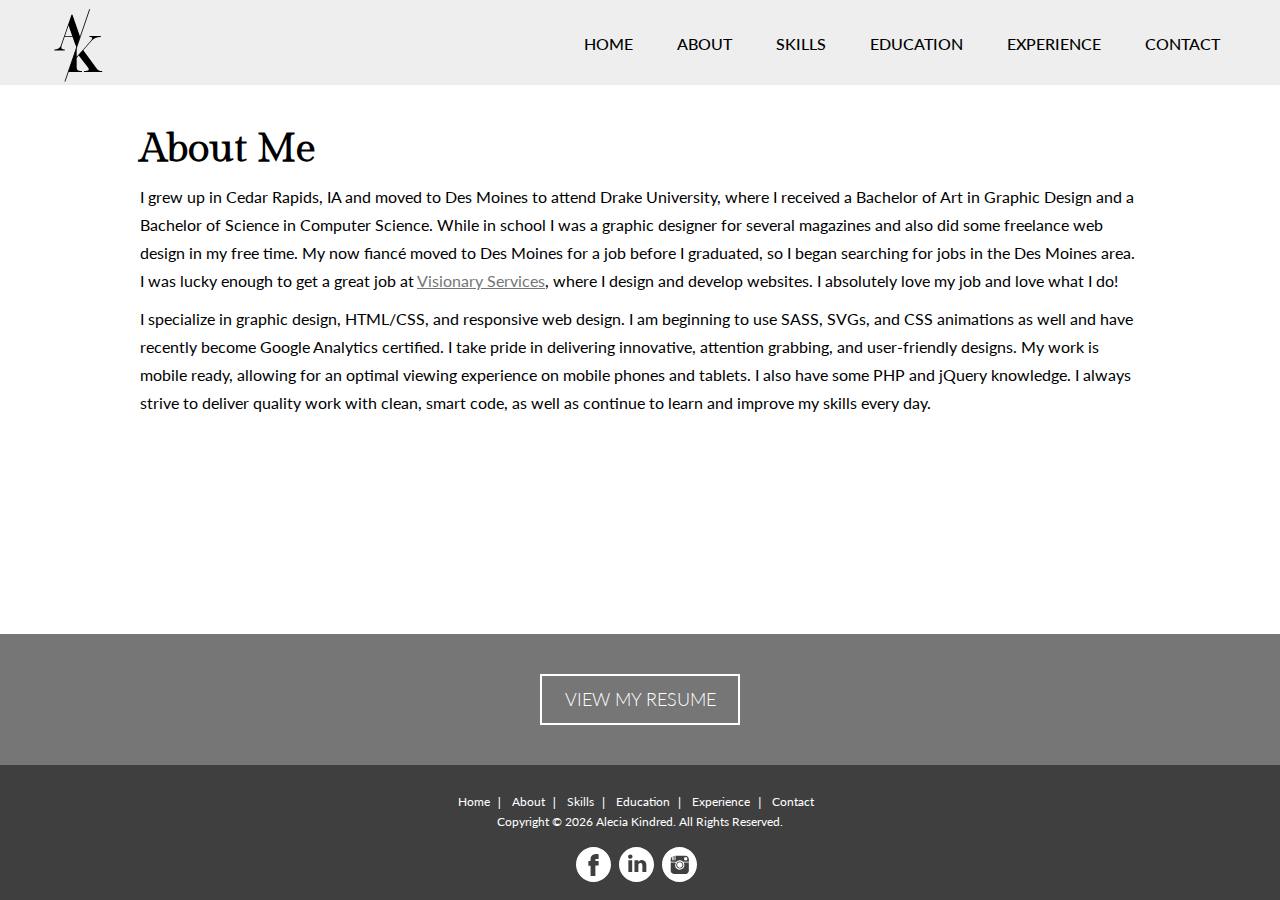
==== commit a265ad11: "Site fixes" ====
--- a/about.html
+++ b/about.html
@@ -4,7 +4,7 @@
 	<head>
 		<meta charset="utf-8">
 		<meta http-equiv="X-UA-Compatible" content="IE=edge">
-		<title>About - Alecia McEachran</title>
+		<title>About - Alecia Kindred</title>
 		<meta name="viewport" content="width=device-width, initial-scale=1">
 		<meta http-equiv="content-type" content="text/html; charset=utf-8">
 		<meta http-equiv="content-language" content="en">
@@ -94,7 +94,7 @@
 						<li id="bot-menu-106"><a href="experience.html" title="Experience">Experience</a></li>
 						<li id="bot-menu-102"><a href="contact.html" title="Contact">Contact</a></li>
 					 </ul>
-					<div class="legal">Copyright &copy; 2020 Alecia McEachran. All Rights Reserved.</div>
+					<div class="legal">Copyright &copy; <script>document.write(new Date().getFullYear())</script> Alecia Kindred. All Rights Reserved.</div>
 					<div class="social_media">
 						<a href="https://www.facebook.com/aleeeciaax3" class="facebook" target="_blank">
 							<svg version="1.1" id="Layer_1" xmlns="http://www.w3.org/2000/svg" xmlns:xlink="http://www.w3.org/1999/xlink" x="0px" y="0px" viewBox="0 0 100 100" style="enable-background:new 0 0 100 100;" xml:space="preserve">
--- a/css/global.css
+++ b/css/global.css
@@ -1681,7 +1681,7 @@
     border-color: #767676 transparent transparent transparent;
     position: absolute;
     top: 0;
-    right: -10px;
+    right: -9px;
 }
 
 .experience-block .icon {
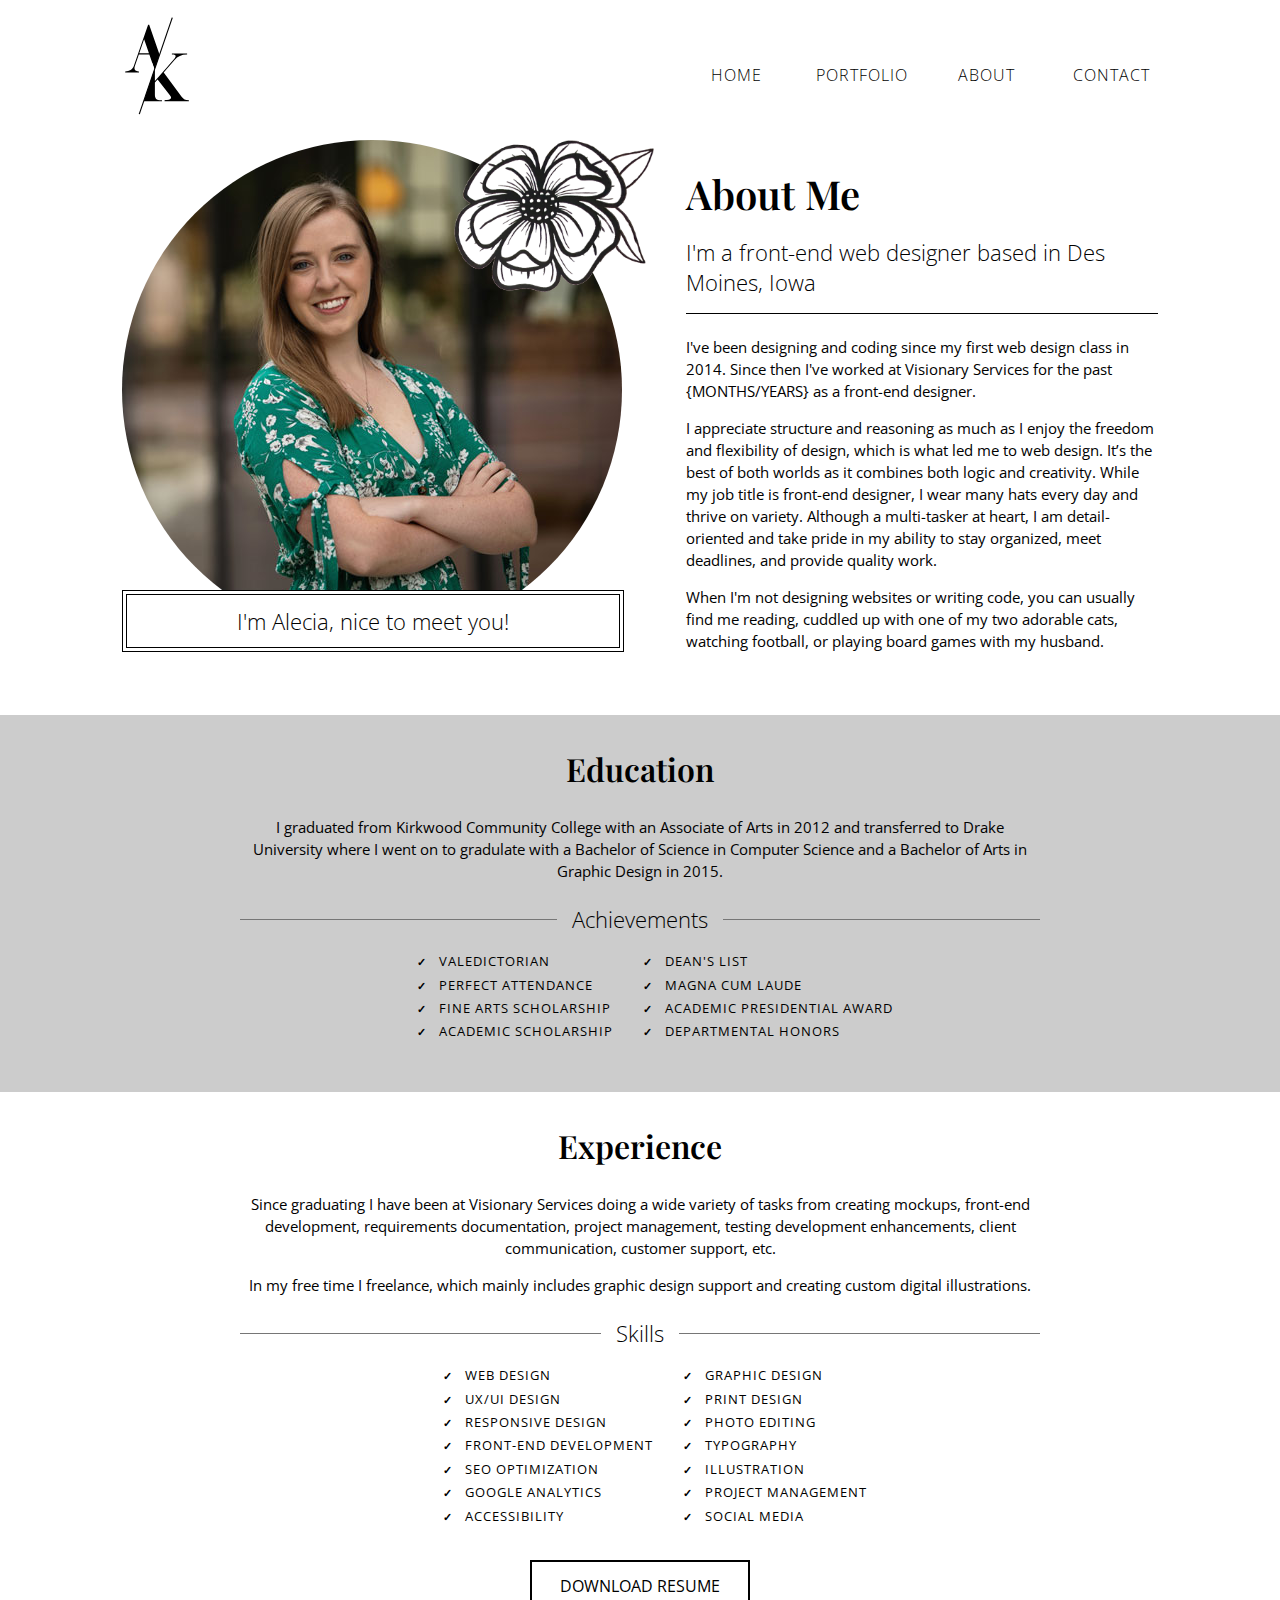
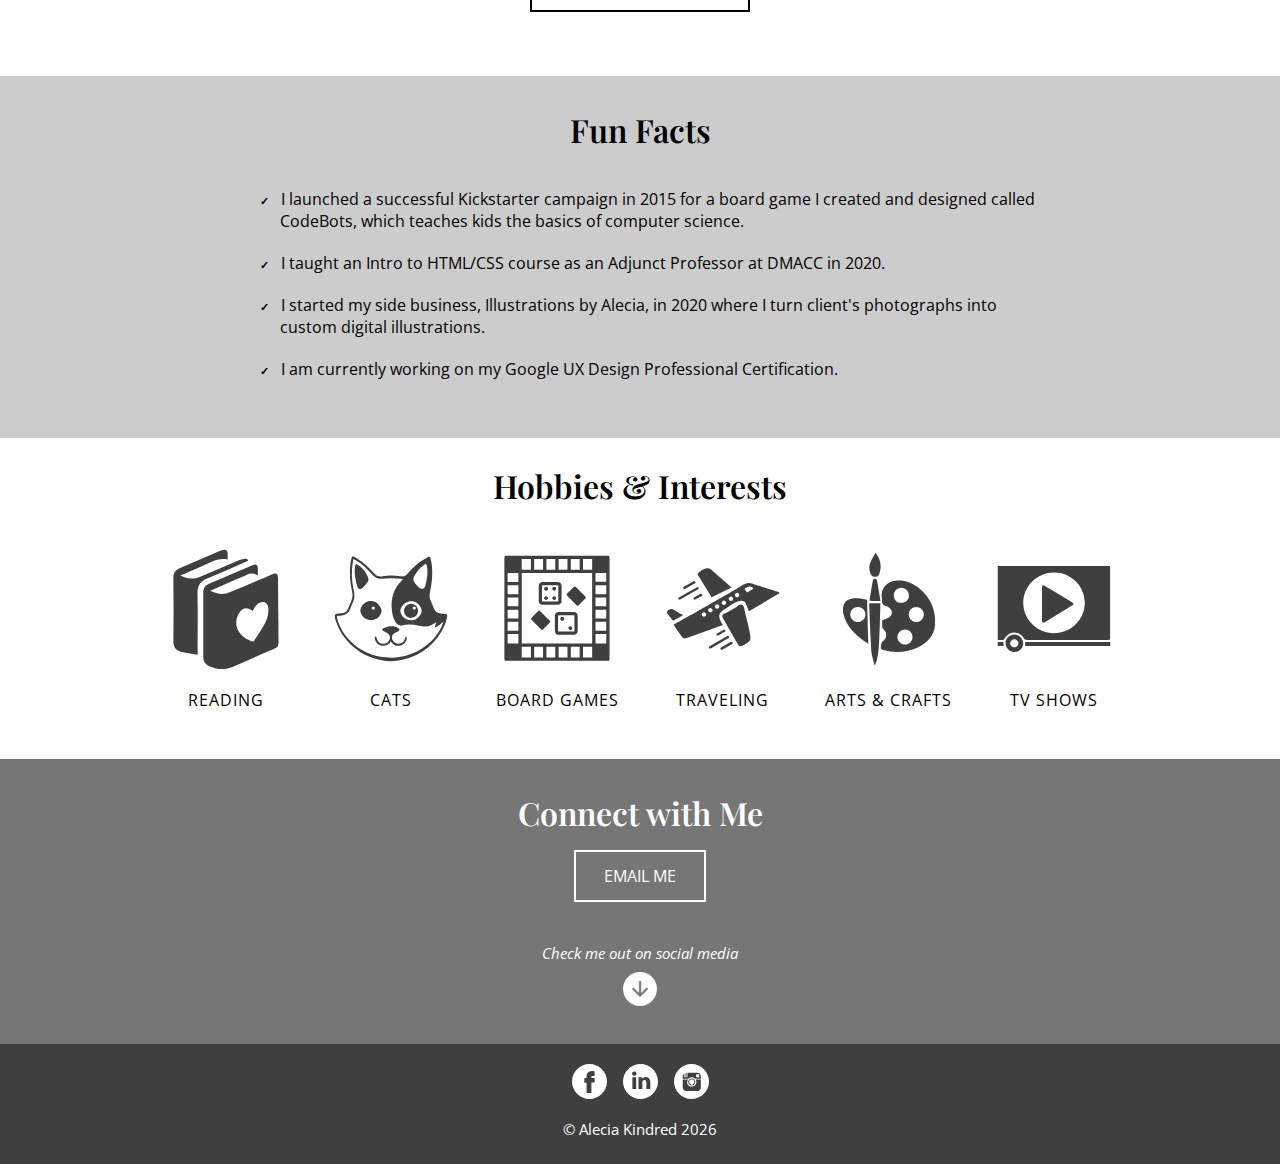
==== commit c72d37cd: "Switching from PHP to HTML" ====
--- a/about.html
+++ b/about.html
@@ -1,119 +1,78 @@
-<!DOCTYPE html>
-
-<html>
+<!doctype html>
+<html lang="en-us">
 	<head>
 		<meta charset="utf-8">
-		<meta http-equiv="X-UA-Compatible" content="IE=edge">
-		<title>About - Alecia Kindred</title>
-		<meta name="viewport" content="width=device-width, initial-scale=1">
-		<meta http-equiv="content-type" content="text/html; charset=utf-8">
-		<meta http-equiv="content-language" content="en">
-		<link rel="icon" href="images/favicon.png" type="image/png">
-		<link rel="shortcut icon" href="images/favicon.png" type="image/png">
+		<title>Portfolio - Alecia Kindred</title>
+		<link rel="icon" type="image/x-icon" href="images/favicon.png">
 		<link rel="stylesheet" type="text/css" href="css/global.css">
-		<link rel="stylesheet" href="http://fonts.googleapis.com/css?family=Lato:400,100,100italic,300,300italic,900italic,900,700italic,700,400italic%7CHomemade+Apple%7CGilda+Display">
+		<script src="https://ajax.googleapis.com/ajax/libs/jquery/1.11.1/jquery.min.js"></script>
+		<script src="js/menu.js"></script>
+		<link href="https://fonts.googleapis.com/css2?family=Open+Sans:ital,wght@0,300;0,400;0,600;1,300;1,400;1,600&family=Playfair+Display:wght@400;500;600;700;800;900&display=swap" rel="stylesheet">
+		<link rel="stylesheet" href="https://fonts.googleapis.com/icon?family=Material+Icons">
 	</head>
-	<body>	
-		<div class="page">
-			<header>
-				<div class="container">
-					<a href="index.html" class="logo">
-						<svg xmlns="http://www.w3.org/2000/svg" xmlns:xlink="http://www.w3.org/1999/xlink" version="1.1" id="Layer_1" x="0px" y="0px" viewBox="0 0 1000 1000" style="enable-background:new 0 0 1000 1000;" xml:space="preserve">
-							<style type="text/css">
-								.st0{clip-path:url(#SVGID_2_);}
-								.st1{clip-path:url(#SVGID_4_);}
-								.st2{stroke:#000000;stroke-width:11.3952;stroke-miterlimit:10;}
-							</style>
-							<g>
-								<defs>
-									<polygon id="SVGID_1_" points="635.1,96.4 575.7,269.9 586.6,269.9 586.6,445.5 515.7,445.5 332.6,980.8 975.3,980.8 975.3,97.3       "/>
-								</defs>
-								<clipPath id="SVGID_2_">
-									<use xlink:href="#SVGID_1_" style="overflow:visible;"/>
-								</clipPath>
-								<g class="st0">
-									<path d="M585.5,852.7v-11.4c8,0,16.1-0.3,24.4-1c26.9-2.2,40.4-9.7,40.4-22.4c0-3.8-1-7.7-3-11.7c-3.3-6.7-6.8-12.1-10.3-16.4    L516,634.7l-27,31v122.2c0,17.1,3.6,29.9,10.7,38.4c10.5,10,28,15,52.7,15h7.3v11.4H316.4v-11.4h7.3c24.7,0,42.4-5,53.1-15    c6.9-8.2,10.3-21,10.3-38.4V438.7c0-17.6-3.4-30.4-10.3-38.4c-10.7-10-28.3-15-52.7-15h-7.7V374h243.4v11.4h-7.7    c-24.5,0-42,5-52.4,15c-7.1,8.2-10.7,21-10.7,38.4V651c127.1-145.1,192.6-220.4,196.6-226c7.6-10,11.4-18,11.4-24    c0-10.5-11.1-15.7-33.4-15.7h-4.7V374h152.2v11.4h-6c-48.7,0-88.6,18.5-119.5,55.4L577.1,564.9l178.9,243.4    c9.3,12.5,19.1,21.1,29.4,25.9c10.2,4.8,24.7,7.2,43.4,7.2v11.4H585.5z"/>
-								</g>
+
+	<body>
+		<header>
+			<div class="container">
+				<a href="index.html" class="logo">
+					<svg xmlns="http://www.w3.org/2000/svg" xmlns:xlink="http://www.w3.org/1999/xlink" version="1.1" id="Layer_1" x="0px" y="0px" viewBox="0 0 1000 1000" style="enable-background:new 0 0 1000 1000;" xml:space="preserve">
+						<style type="text/css">
+							.st0{clip-path:url(#SVGID_2_);}
+							.st1{clip-path:url(#SVGID_4_);}
+							.st2{stroke:#000000;stroke-width:11.3952;stroke-miterlimit:10;}
+						</style>
+						<g>
+							<defs>
+								<polygon id="SVGID_1_" points="635.1,96.4 575.7,269.9 586.6,269.9 586.6,445.5 515.7,445.5 332.6,980.8 975.3,980.8 975.3,97.3       "></polygon>
+							</defs>
+							<clipPath id="SVGID_2_">
+								<use xlink:href="#SVGID_1_" style="overflow:visible;"></use>
+							</clipPath>
+							<g class="st0">
+								<path d="M585.5,852.7v-11.4c8,0,16.1-0.3,24.4-1c26.9-2.2,40.4-9.7,40.4-22.4c0-3.8-1-7.7-3-11.7c-3.3-6.7-6.8-12.1-10.3-16.4    L516,634.7l-27,31v122.2c0,17.1,3.6,29.9,10.7,38.4c10.5,10,28,15,52.7,15h7.3v11.4H316.4v-11.4h7.3c24.7,0,42.4-5,53.1-15    c6.9-8.2,10.3-21,10.3-38.4V438.7c0-17.6-3.4-30.4-10.3-38.4c-10.7-10-28.3-15-52.7-15h-7.7V374h243.4v11.4h-7.7    c-24.5,0-42,5-52.4,15c-7.1,8.2-10.7,21-10.7,38.4V651c127.1-145.1,192.6-220.4,196.6-226c7.6-10,11.4-18,11.4-24    c0-10.5-11.1-15.7-33.4-15.7h-4.7V374h152.2v11.4h-6c-48.7,0-88.6,18.5-119.5,55.4L577.1,564.9l178.9,243.4    c9.3,12.5,19.1,21.1,29.4,25.9c10.2,4.8,24.7,7.2,43.4,7.2v11.4H585.5z"></path>
 							</g>
-							<g>
-								<defs>
-									<polygon id="SVGID_3_" points="24.7,20.7 24.7,980.8 332.6,980.8 457.5,615.6 360,615.6 360,471.3 463.6,471.9 485.2,534.6     635.1,96.4 635.1,20.7   "/>
-								</defs>
-								<clipPath id="SVGID_4_">
-									<use xlink:href="#SVGID_3_" style="overflow:visible;"/>
-								</clipPath>
-								<g class="st1">
-									<path d="M660.9,565.2H417.5v-11.4h7.3c24.7,0,42.4-5,53.1-15c2.4-3.1,3.7-6.7,3.7-10.7c0-5.1-1.9-12-5.7-20.7l-42.4-122.5H328.7    L289,500.4c-2.9,8.7-4.3,16.4-4.3,23c0,19.8,13.5,29.9,40.4,30.4h4.7v11.4H192.2v-11.4c20.9,0,38.8-4.4,53.7-13.2    c14.9-8.8,25.6-22.2,32-40.2l143.2-414h10.7l143.2,414c4.7,12,13.2,24.8,25.7,38.4c10.5,10,28,15,52.7,15h7.3V565.2z M429.5,373.2    l-48.4-139.5l-48.4,139.5H429.5z"/>
-								</g>
+						</g>
+						<g>
+							<defs>
+								<polygon id="SVGID_3_" points="24.7,20.7 24.7,980.8 332.6,980.8 457.5,615.6 360,615.6 360,471.3 463.6,471.9 485.2,534.6     635.1,96.4 635.1,20.7   "></polygon>
+							</defs>
+							<clipPath id="SVGID_4_">
+								<use xlink:href="#SVGID_3_" style="overflow:visible;"></use>
+							</clipPath>
+							<g class="st1">
+								<path d="M660.9,565.2H417.5v-11.4h7.3c24.7,0,42.4-5,53.1-15c2.4-3.1,3.7-6.7,3.7-10.7c0-5.1-1.9-12-5.7-20.7l-42.4-122.5H328.7    L289,500.4c-2.9,8.7-4.3,16.4-4.3,23c0,19.8,13.5,29.9,40.4,30.4h4.7v11.4H192.2v-11.4c20.9,0,38.8-4.4,53.7-13.2    c14.9-8.8,25.6-22.2,32-40.2l143.2-414h10.7l143.2,414c4.7,12,13.2,24.8,25.7,38.4c10.5,10,28,15,52.7,15h7.3V565.2z M429.5,373.2    l-48.4-139.5l-48.4,139.5H429.5z"></path>
 							</g>
-							<line class="st2" x1="332.6" y1="980.8" x2="662.7" y2="15.7"/>
-						</svg>
-					</a>
-				</div>
-				<nav class="cf">
-					<span class="menu">≡</span>
-					<ul id="top_menu" class="top_menu" menuid="1">
-						<li id="top_menu_1" class="main-menu-first top_menu_active">
-							<a href="index.html" title="Home">Home</a>
-						</li>
-						<li id="top_menu_103" class="">
-							<a href="about.html" title="About">About</a>
-						</li>
-						<li id="top_menu_104" class="">
-							<a href="skills.html" title="Skills">Skills</a>
-						</li>
-						<li id="top_menu_105" class="">
-							<a href="education.html" title="Education">Education</a>
-						</li>
-						<li id="top_menu_106" class="">
-							<a href="experience.html" title="Experience">Experience</a>
-						</li>
-						<li id="top_menu_102" class="">
-							<a href="contact.html" title="Contact">Contact</a>
-						</li>
+						</g>
+						<line class="st2" x1="332.6" y1="980.8" x2="662.7" y2="15.7"></line>
+					</svg>
+				</a>
+
+				<div class="nav" style="display:none;">
+					<ul>
+						<li><a href="index.html">Home</a></li>
+						<li><a href="portfolio.html">Portfolio</a></li>
+						<li><a href="about.html">About</a></li>
+						<li><a href="contact.html">Contact</a></li>
 					</ul>
-				</nav>
-			</header>
-			<main class="inner">
-				<div class="container">
-					<h1>About Me</h1>
-					<p>I grew up in Cedar Rapids, IA and moved to Des Moines to attend&nbsp;Drake University, where I received a Bachelor of Art in Graphic Design and a Bachelor of Science in Computer Science.&nbsp;While in school I was a graphic designer for several magazines and also did some freelance web design in my free time. My now fiancé moved to Des Moines for a job before I graduated, so I began searching for jobs in the Des Moines area. I was lucky enough to get a great job at <a href="http://www.visionary.com" target="_blank">Visionary Services</a>, where I design and develop websites. I absolutely love my job and&nbsp;love what I do!</p>
-					<p>I specialize in graphic design, HTML/CSS, and responsive web design. I am beginning to use SASS, SVGs, and CSS animations as well and have recently become Google Analytics certified. I take pride in delivering innovative, attention grabbing, and user-friendly designs. My work is mobile ready, allowing for an optimal viewing experience on mobile phones and tablets. I also have some PHP and jQuery knowledge. I always strive to deliver quality work with clean, smart code, as well as continue to learn and improve my skills every day.</p>
-				</div>
-			</main>
-			<footer class="cf">
-				<div class="container">
-					<div class="resume_band">
-				        <a class="download" href="documents/resume.pdf" download="Resume"><h3>View My Resume</h3></a>
-		        	</div>
-					 <ul id="bot-menu" class="menu">
-						<li id="bot-menu-1" class="main-menu-first"><a href="index.html" title="Home">Home</a></li>
-						<li id="bot-menu-103"><a href="about.html" title="About">About</a></li>
-						<li id="bot-menu-104"><a href="skills.html" title="Skills">Skills</a></li>
-						<li id="bot-menu-105"><a href="education.html" title="Education">Education</a></li>
-						<li id="bot-menu-106"><a href="experience.html" title="Experience">Experience</a></li>
-						<li id="bot-menu-102"><a href="contact.html" title="Contact">Contact</a></li>
-					 </ul>
-					<div class="legal">Copyright &copy; <script>document.write(new Date().getFullYear())</script> Alecia Kindred. All Rights Reserved.</div>
 					<div class="social_media">
-						<a href="https://www.facebook.com/aleeeciaax3" class="facebook" target="_blank">
+						<a href="https://www.facebook.com/aleeeciaax3" class="facebook" target="_blank"><!--?xml version="1.0" encoding="utf-8"?-->
 							<svg version="1.1" id="Layer_1" xmlns="http://www.w3.org/2000/svg" xmlns:xlink="http://www.w3.org/1999/xlink" x="0px" y="0px" viewBox="0 0 100 100" style="enable-background:new 0 0 100 100;" xml:space="preserve">
 								<style type="text/css">
 									.social_icon{fill:#FFFFFF;}
 								</style>
-								<path id="XMLID_115_" class="social_icon" d="M50,0C22.4,0,0,22.4,0,50s22.4,50,50,50s50-22.4,50-50S77.6,0,50,0z M64.8,53.2
+									<path id="XMLID_115_" class="social_icon" d="M50,0C22.4,0,0,22.4,0,50s22.4,50,50,50s50-22.4,50-50S77.6,0,50,0z M64.8,53.2
 									c-3.1,0-6.1,0-9.4,0c0,10,0,19.8,0,29.7c-4.6,0-9.1,0-13.7,0c0-9.2-0.1-18.3-0.1-27.5c0-0.6,0-1.2,0-2.1c-2.1,0-4.1,0-6.4,0
 									c0-3.1,0-6.1,0-9c0-4.3,0-4.3,4.2-4.3c0.7,0,1.4,0,2.2,0c0-2.1,0.1-4,0-5.8c-0.4-6.6,3.3-13.2,12.5-13.8c3.4-0.2,6.9,0,10.5,0
 									c0,4.6,0,9,0,13.7c-1.6,0-3.3,0-4.9,0c-4.3,0-4.6,0.3-4.5,4.6c0,0.4,0.1,0.7,0.1,1.3c3.1,0,6.2,0,9.3,0
 									C64.8,44.5,64.8,48.7,64.8,53.2z"></path>
 							</svg>
 						</a>
-						<a href="https://www.linkedin.com/in/akindred/" class="linkedin" target="_blank">
+						<a href="https://www.linkedin.com/in/akindred/" class="linkedin" target="_blank"><!--?xml version="1.0" encoding="utf-8"?-->
 							<svg version="1.1" id="Layer_1" xmlns="http://www.w3.org/2000/svg" xmlns:xlink="http://www.w3.org/1999/xlink" x="0px" y="0px" viewBox="0 0 100 100" style="enable-background:new 0 0 100 100;" xml:space="preserve">
 								<style type="text/css">
 									.social_icon{fill:#FFFFFF;}
 								</style>
-								<path id="XMLID_79_" class="social_icon" d="M50,0C22.4,0,0,22.4,0,50s22.4,50,50,50s50-22.4,50-50S77.6,0,50,0z M37.7,71.5
+									<path id="XMLID_79_" class="social_icon" d="M50,0C22.4,0,0,22.4,0,50s22.4,50,50,50s50-22.4,50-50S77.6,0,50,0z M37.7,71.5
 									c-3.7,0-7.3,0-10.9,0c0-11.2,0-22.3,0-33.5c3.6,0,7.2,0,10.9,0C37.7,49.2,37.7,60.3,37.7,71.5z M32.2,33.4c-3.6,0-6.3-2.4-6.2-5.9
 									c0-3.4,2.7-5.8,6.4-5.8c3.6,0,6.2,2.5,6.1,6C38.4,31,35.9,33.4,32.2,33.4z M78.1,69.5c0,0.6,0,1.3,0,2c-3.8,0-7.4,0-11.2,0
 									c0-0.6-0.1-1.2-0.1-1.8c0-5.4,0-10.8,0-16.2c0-1-0.1-2.1-0.3-3.1c-0.8-3.3-2.9-4.8-6-4.4c-2.8,0.3-5.2,2.9-5.2,5.8
@@ -121,15 +80,15 @@
 									c1-1,1.6-1.8,2.4-2.5c7-6.1,18.2-1.9,20,7.4c0.4,1.9,0.5,3.9,0.5,5.9C78.1,58.6,78.1,64.1,78.1,69.5z"></path>
 							</svg>
 						</a>
-						<a href="https://www.instagram.com/illustrationsbyalecia/" class="instagram" target="_blank">
+						<a href="https://www.instagram.com/illustrationsbyalecia/" class="instagram" target="_blank"><!--?xml version="1.0" encoding="utf-8"?-->
 							<svg version="1.1" id="Layer_1" xmlns="http://www.w3.org/2000/svg" xmlns:xlink="http://www.w3.org/1999/xlink" x="0px" y="0px" viewBox="0 0 100 100" style="enable-background:new 0 0 100 100;" xml:space="preserve">
 								<style type="text/css">
 									.social_icon{fill:#FFFFFF;}
 								</style>
-								<g id="XMLID_40_">
-									<path id="XMLID_41_" class="social_icon" d="M67.6,38.4c4.5,0,4.5,0,4.5-4.5c0-0.7,0-1.4,0-2.1c0-1.9-0.6-2.4-2.5-2.5c-1.4,0-2.9,0-4.3,0
+									<g id="XMLID_40_">
+										<path id="XMLID_41_" class="social_icon" d="M67.6,38.4c4.5,0,4.5,0,4.5-4.5c0-0.7,0-1.4,0-2.1c0-1.9-0.6-2.4-2.5-2.5c-1.4,0-2.9,0-4.3,0
 										c-1.4,0-2.2,0.6-2.1,2.1c0,0.8,0,1.7,0,2.5C63.2,38.4,63.2,38.4,67.6,38.4z"></path>
-									<path id="XMLID_83_" class="social_icon" d="M50,0C22.4,0,0,22.4,0,50s22.4,50,50,50s50-22.4,50-50S77.6,0,50,0z M29.1,27.2
+										<path id="XMLID_83_" class="social_icon" d="M50,0C22.4,0,0,22.4,0,50s22.4,50,50,50s50-22.4,50-50S77.6,0,50,0z M29.1,27.2
 										c0,3.7,0,7.1,0,10.8c0.8,0,1.4,0,2.2,0c0-2.1,0-4.2,0-6.2c0-1.6,0-3.2,0-4.8c0-0.9,0.3-1.4,1.4-1.3c0,4.1,0,8.2,0,12.3
 										c0.8,0,1.4,0,2.2,0c0-3.9,0-7.6,0-11.4c0-0.9,0.1-1.6,1.5-1.2c0,4.1,0,8.3,0,12.6c0.8,0,1.4,0,2.1,0c0-4.2,0-8.4,0-12.8
 										c0.7,0,1.2,0,1.7,0c8.7,0,17.4,0,26.2,0c6,0,10.4,4.3,10.4,10.4c0,2.1,0,4.2,0,6.6c-2.5,0-4.7,0-7,0c-2.2,0-4.4-0.1-6.7,0
@@ -138,14 +97,328 @@
 										C56.5,41.3,61.1,45.8,61.1,51.5z M66.1,77.3c-10.2-0.2-20.4-0.2-30.6,0c-6,0.1-10.7-4.9-10.6-10.5c0.2-7.5,0-15.1,0-22.8
 										c5,0,9.8,0,14.7,0c-3.4,8.3-2.3,14.1,3.3,18.2c5,3.6,11.6,3.4,16.4-0.5c3.8-3.2,7-9.7,2.6-17.6c4.9,0,9.8,0,14.7,0
 										c0,0.5,0.1,1.1,0.1,1.6c0,7-0.1,14.1,0,21.1C76.9,72.6,71.9,77.4,66.1,77.3z"></path>
-									<path id="XMLID_157_" class="social_icon" d="M50.8,43.9c-4.2,0-7.5,3.4-7.5,7.6c0,4.1,3.4,7.6,7.5,7.6c4,0.1,7.6-3.5,7.6-7.5
+										<path id="XMLID_157_" class="social_icon" d="M50.8,43.9c-4.2,0-7.5,3.4-7.5,7.6c0,4.1,3.4,7.6,7.5,7.6c4,0.1,7.6-3.5,7.6-7.5
 										C58.4,47.4,55,43.9,50.8,43.9z"></path>
-								</g>
+									</g>
 							</svg>
 						</a>
 					</div>
 				</div>
-			</footer>
+
+				<a class="menu-trigger" href="javascript:void(0)">
+					<div class="hamburger">
+						<div class="menui top-menu"></div>
+						<div class="menui mid-menu"></div>
+						<div class="menui bottom-menu"></div>
+					</div>
+				</a>
+			</div>
+		</header>
+
+		<div class="main">
+			<div class="about">
+				<div class="images">
+					<h3>I'm Alecia, nice to meet you!</h3>
+					<img src="images/alecia_2021.jpg" alt="Alecia Kindred" class="alecia">
+					<img src="images/flower.png" alt="Floral Pattern" class="flower">
+				</div>
+				<div class="content">
+					<h1>About Me</h1>
+					<h3>I'm a front-end web designer based in Des Moines, Iowa</h3>
+					<p>I've been designing and coding since my first web design class in 2014. Since then I've worked at Visionary Services for the past
+						{MONTHS/YEARS}
+						as a front-end designer.
+					</p>
+					<p>I appreciate structure and reasoning as much as I enjoy the freedom and flexibility of design, which is what led me to web design. It’s the best of both worlds as it combines both logic and creativity. While my job title is front-end designer, I wear many hats every day and thrive on variety. Although a multi-tasker at heart, I am detail-oriented and take pride in my ability to stay organized, meet deadlines, and provide quality work.</p>
+					<p>When I'm not designing websites or writing code, you can usually find me reading, cuddled up with one of my two adorable cats, watching football, or playing board games with my husband.</p>
+				</div>
+			</div>
+			<div class="education">
+				<div class="container">
+					<h2>Education</h2>
+					<p>I graduated from Kirkwood Community College with an Associate of Arts in 2012 and transferred to Drake University where I went on to gradulate with a Bachelor of Science in Computer Science and a Bachelor of Arts in Graphic Design in 2015.</p>
+					<h3 class="achievements">Achievements</h3>
+					<div class="achievements_box">
+						<div class="column">
+							<ul class="checklist">
+								<li>Valedictorian</li>
+								<li>Perfect Attendance</li>
+								<li>Fine Arts Scholarship</li>
+								<li>Academic Scholarship</li>
+							</ul>
+						</div>
+						<div class="column">
+							<ul class="checklist">
+								<li>Dean's List</li>
+								<li>Magna Cum Laude</li>
+								<li>Academic Presidential Award</li>
+								<li>Departmental Honors</li>
+							</ul>
+						</div>
+					</div>
+				</div>
+			</div>
+			<div class="experience">
+				<div class="container">
+					<h2>Experience</h2>
+					<p>Since graduating I have been at Visionary Services doing a wide variety of tasks from creating mockups, front-end development, requirements documentation, project management, testing development enhancements, client communication, customer support, etc.</p>
+					<p>In my free time I freelance, which mainly includes graphic design support and creating custom digital illustrations.</p>
+					<h3 class="skills">Skills</h3>
+					<div class="skills_box">
+						<div class="column">
+							<ul class="checklist">
+								<li>Web Design</li>
+								<li>UX/UI Design</li>
+								<li>Responsive Design</li>
+								<li>Front-end Development</li>
+								<li>SEO Optimization</li>
+								<li>Google Analytics</li>
+								<li>Accessibility</li>
+							</ul>
+						</div>
+						<div class="column">
+							<ul class="checklist">
+								<li>Graphic Design</li>
+								<li>Print Design</li>
+								<li>Photo Editing</li>
+								<li>Typography</li>
+								<li>Illustration</li>
+								<li>Project Management</li>
+								<li>Social Media</li>
+							</ul>
+						</div>
+					</div>
+					<a class="download" href="documents/resume.pdf" download="Resume">
+						<button>Download Resume</button>
+					</a>
+				</div>
+			</div>
+			<div class="fun_facts">
+				<div class="container">
+					<h2>Fun Facts</h2>
+					<ul>
+						<li>I launched a successful Kickstarter campaign in 2015 for a board game I created and designed called CodeBots, which teaches kids the basics of computer science.</li>
+						<li>I taught an Intro to HTML/CSS course as an Adjunct Professor at DMACC in 2020.</li>
+						<li>I started my side business, Illustrations by Alecia, in 2020 where I turn client's photographs into custom digital illustrations.</li>
+						<li>I am currently working on my Google UX Design Professional Certification.</li>
+					</ul>
+				</div>
+			</div>
+			<div class="hobbies">
+				<h2>Hobbies & Interests</h2>
+				<div class="icons">
+					<div class="hobby">
+						<div class="icon">
+							<!--?xml version="1.0" encoding="utf-8"?-->
+							<svg xmlns="http://www.w3.org/2000/svg" xmlns:xlink="http://www.w3.org/1999/xlink" version="1.1" id="Layer_1" x="0px" y="0px" viewBox="0 0 1000 1000" style="enable-background:new 0 0 1000 1000;" xml:space="preserve">
+								<g>
+									<path d="M712.4,276.7c-42.5-29.2-73.8-3.3-106.6,10.6c-69,29.1-137.4,59.5-211.2,91.6c47.8,23.5,90,27.6,134.6,8.3   c90.6-39.3,181.7-77.4,272.5-116.1c35.3-15,44.7-9.2,45,29c1.2,141.2,1.9,282.3,3.7,423.5c0.3,22-8.4,33.7-28,42.1   c-91.9,38.9-183.6,78.2-274.9,118.5c-52.7,23.2-104.4,18.5-156-1.7c-28.6-11.2-43.2-32.5-43.1-64.5c0.4-142.2,0.2-284.4,0-426.6   c0-28.6,11-48.8,38.6-60.4c96.7-40.7,192.8-82.6,289.4-123.5c23.8-10.1,34.6-2.5,35.9,23.6C713,244,712.4,257.1,712.4,276.7z    M676.7,513.2c-34.8-28.8-66.7-25-89.2,13.7c-50.6,86.8,4.5,157.1,81.9,187.5c15.5,6.1,18-4.3,21.9-10.2   c26.3-40.2,54.9-79.6,75.2-122.8c12.5-26.6,18.2-59.5,15.4-89.5c-1.8-20.1-13.7-33.3-25.2-36.7c-13.5-4-35.6,1.5-46.6,12.2   C689.5,487.3,685.2,500.8,676.7,513.2z"/>
+									<path d="M310.9,805c-43.6-8-81.2-12.1-117-22.3c-30.2-8.6-44.9-30.9-44.5-65.5c1.4-141.3,1.5-282.6-0.3-423.8   c-0.4-35.9,14.1-54.4,45.6-67.3c82.8-34.1,164.7-70.5,247.2-105.3c65.2-27.5,73.1-21.6,68.7,48.7c-74-11.5-112.5,22.8-224.8,68.4   c-28.2,11.4-56.4,24.2-90.2,39.2c47.3,25.8,90.4,25.1,133.2,7.6c73.3-30,145.8-62,218.7-93.2c21.8-9.3,63.3-29.4,87.7-25.9   c6.6,1,11.3,6.8,11.9,13.4l0,0.1c-37.2,16.3-74.4,32.8-111.7,48.9c-53.9,23.2-107.8,46.3-161.9,68.9c-43.8,18.3-64.4,48-63.4,98   c2.6,121.6,0.8,243.4,0.8,365.1C310.9,771.1,310.9,782.2,310.9,805z"/>
+								</g>
+							</svg>
+						</div>
+						<p>Reading</p>
+					</div>
+					<div class="hobby">
+						<div class="icon">
+							<!--?xml version="1.0" encoding="utf-8"?-->
+							<svg version="1.1" id="Layer_1" xmlns="http://www.w3.org/2000/svg" xmlns:xlink="http://www.w3.org/1999/xlink" x="0px" y="0px" viewBox="0 0 100 100" style="enable-background:new 0 0 100 100;" xml:space="preserve">
+								<g id="XMLID_12_">
+									<path id="XMLID_18_" d="M86.1,53.2c-1-0.1-1.9-0.1-2.9-0.2c-2.3-0.1-3.8-1.2-4.6-3.3c-0.6-1.6-1.2-3.2-1.9-4.7
+										c-1.1-2.2-1.2-4.4-0.6-6.8c1.3-5.6,1.7-11.2,1.2-16.9c-0.2-1.8-0.6-3.5-1-5.3c-0.2-0.9-0.8-1.1-1.6-0.7c-1.6,1-3.3,1.9-4.8,2.9
+										c-3.4,2.4-6.3,5.3-9.1,8.4c-1.2,1.4-2.6,1.9-4.4,1.6c-4-0.7-7.9-0.8-11.9-0.1c-2.4,0.5-4.1-0.2-5.8-2c-2-2.3-4.3-4.5-6.7-6.5
+										c-2-1.7-4.4-3-6.6-4.4c-0.8-0.5-1.4-0.2-1.6,0.7c-0.3,1.2-0.7,2.3-0.8,3.5c-0.8,6.3-0.4,12.6,1,18.8c0.5,2,0.5,3.9-0.3,5.9
+										c-0.8,1.9-1.5,3.8-2.3,5.6c-0.8,2-2.3,3.1-4.5,3.2c-1,0.1-1.9,0.1-2.9,0.2c-1.2,0.1-1.6,0.5-1.5,1.7c0.1,1,0.3,2,0.6,2.9
+										c5,15.8,20.2,26.9,36.9,27.1c2.6-0.3,5.2-0.4,7.7-1c13.2-3.1,22.7-10.8,28.2-23.3c0.8-1.8,1.2-3.9,1.6-5.8
+										C87.7,53.8,87,53.3,86.1,53.2z M65.3,28.5c1.6-3.2,3.7-5.9,6.6-7.9c1.4-0.9,1.8-0.7,2.1,1c0.2,1.1,0.2,2.2,0.3,3.3
+										c0,3.2-0.5,6.3-1.4,9.4c-0.1,0.4-0.3,0.8-0.5,1.2c-0.7,1.2-1.5,1.4-2.7,0.8c-2-1.1-3.4-2.8-4.4-4.8C64.7,30.5,64.8,29.5,65.3,28.5z
+										M64.2,44.8c2.7,0.2,5.4,2.5,6.1,5.4c0.4,1.7-0.3,3.2-1.3,4.5c-1.4,1.9-3.4,2.9-5.4,2.8c-3.4-0.1-6.1-1.9-7.1-4.8
+										c-0.5-1.3-0.2-2.5,0.4-3.7C58.3,46.2,61,44.6,64.2,44.8z M48.1,82.4c-21.5-1.2-33-17.9-34.2-27.8c1.1-0.1,2.3-0.2,3.4-0.3
+										c2.6-0.3,4.4-1.7,5.4-4.1c0.7-1.8,1.4-3.6,2.2-5.4c1-2.3,0.9-4.7,0.3-7c-1.4-6.6-1.8-13.3-0.5-20c0.1-0.4,0.2-0.7,0.3-1.1
+										c2.8,1.4,5.2,3.1,7.4,5.2c2.1,1.9,4,3.9,5.9,6c1.5,1.6,3.3,2.2,5.5,1.9c4.3-0.5,8.7-0.5,13,0.1c0.3,0,0.7,0.2,1.1,0.3
+										c-0.2,0.3-0.3,0.4-0.4,0.5c-5.7,5.5-7.8,12.3-6.9,20.1c0.3,2.6,0.8,5.2,2.2,7.5c0.7,1.2,1.6,2.3,3,2.6c0.5,0.1,1.1,0.3,1.5,0.1
+										c3.8-1.2,7.5-0.7,11.3,0.1c2.7,0.6,5.5,0.8,8.2-0.3c1.1-0.5,2.2-1.2,3.4-1.9c-0.4,1.2-0.7,2.3-1.1,3.5c2.3-0.8,4.1-2.4,5.9-4
+										C81.1,71.5,66,83.4,48.1,82.4z"></path>
+									<path id="XMLID_84_" d="M34.6,31.8c0.4-0.6,0.5-1.6,0.3-2.3c-0.5-1.4-1.2-2.7-2-4c-1.4-2-3-3.9-5.2-5c-1.1-0.6-1.5-0.4-1.6,0.8
+										c-0.2,1.2-0.2,2.5-0.3,3.6c0.1,1.6,0.1,3,0.4,4.4c0.3,1.8,0.7,3.7,1.3,5.5c0.7,2,1.9,2.5,3.5,1.2C32.3,34.8,33.5,33.3,34.6,31.8z"></path>
+									<path id="XMLID_85_" d="M59.5,69.2c-0.6,2.8-2.9,4.5-5.6,3.8c-1.7-0.4-3.2-2.1-3.3-3.8c-0.1-1.5,0.8-2.8,2.6-3.6
+										c0.5-0.2,1-0.4,1.4-0.6c0.4-0.3,1.1-0.8,1.1-1.2c0-0.4-0.6-1-1-1.2c-2.2-1.2-4.6-1.2-7-0.8c-1,0.2-2,0.6-2.9,1.1
+										c-0.9,0.5-0.8,1.3,0,1.8c0.8,0.4,1.6,0.7,2.4,1.2c0.6,0.4,1.3,0.8,1.6,1.4c1.2,2,0.2,4.5-2.1,5.5c-2.8,1.2-5.6-0.4-6.3-3.7
+										c-0.1-0.3-0.4-0.6-0.7-0.9c-0.2,0.4-0.5,0.7-0.5,1.1c0.1,2.7,2.4,4.9,5,5.2c2.4,0.2,4.3-0.8,5.7-2.9c0.3,0.4,0.5,0.7,0.8,1
+										c1.4,1.7,3.8,2.4,5.9,1.7c2.2-0.7,3.8-2.6,4-4.8c0-0.4-0.3-0.8-0.5-1.2C59.9,68.5,59.6,68.8,59.5,69.2z"></path>
+									<path id="XMLID_102_" d="M43.4,52.9c0.9-2.1,0-3.7-1.2-5.3c-2.3-3.1-6.5-3.8-9.7-1.6c-2.4,1.7-3.4,4.4-2.6,6.7
+										c1.1,2.9,3.7,4.7,6.8,4.7C39.7,57.5,42.3,55.7,43.4,52.9z M38.2,50.5c-0.6,0-1.1-0.5-1.1-1.1c0-0.6,0.5-1.1,1.1-1.1
+										c0.6,0,1.1,0.5,1.1,1.1C39.3,50,38.9,50.5,38.2,50.5z"></path>
+									<path id="XMLID_105_" d="M63.2,55.9c2.1,0.1,4.8-1.5,4.8-4.7c0.1-2.5-1.9-4.6-4.5-4.7c-2.4-0.1-4.7,2-4.8,4.5
+										C58.6,53.6,60.5,55.8,63.2,55.9z M65.5,48.3c0.6,0,1.1,0.5,1.1,1.1s-0.5,1.1-1.1,1.1c-0.6,0-1.1-0.5-1.1-1.1S64.9,48.3,65.5,48.3z"></path>
+								</g>
+							</svg>
+						</div>
+						<p>Cats</p>
+					</div>
+					<div class="hobby">
+						<div class="icon">
+							<!--?xml version="1.0" encoding="utf-8"?-->
+							<svg xmlns="http://www.w3.org/2000/svg" xmlns:xlink="http://www.w3.org/1999/xlink" version="1.1" id="Layer_1" x="0px" y="0px" viewBox="0 0 1000 1000" style="enable-background:new 0 0 1000 1000;" xml:space="preserve">
+								<g>
+									<path d="M850.2,494.9c0,112,0,224,0,336.1c0,11.4-3.1,14.4-14.6,14.4c-181.7,0-363.3,0-545,0c-43,0-85.9,0-128.9,0   c-8.7,0-12.5-3.9-12.5-12.7c0-171.6,0-343.1,0-514.7c0-53.3,0-106.5,0-159.8c0-10.3,3.6-14,13.8-14c221.3,0,442.6,0,663.9,0   c3.5,0,7.1,0,10.6,0c8.6,0,12.7,4,12.7,12.6c0,66,0,131.9,0,197.9C850.2,401.5,850.2,448.2,850.2,494.9z M265,259.9   c0,156.8,0,313.2,0,469.8c156.7,0,312.9,0,469.3,0c0-156.9,0-313.3,0-469.8C577.6,259.9,421.3,259.9,265,259.9z M756.8,666.8   c0,21.1,0,42,0,63.1c23,0,45.6-0.1,68.2,0.1c3.6,0,3.7-1.8,3.7-4.5c-0.1-17.9,0-35.9,0-53.8c0-1.5-0.1-3.1-0.2-4.8   C804.2,666.8,780.6,666.8,756.8,666.8z M242.6,666.9c-24.2,0-47.9,0-71.7,0c0,21,0,41.7,0,62.6c24,0,47.8,0,71.7,0   C242.6,708.5,242.6,687.8,242.6,666.9z M264.7,166.3c0,24,0,47.8,0,71.6c20.7,0,41,0,61.2,0c0-24.1,0-47.8,0-71.6   C305.4,166.3,285.2,166.3,264.7,166.3z M673.2,237.8c20.4,0,40.8,0,61.2,0c0-24,0-47.6,0-71.4c-20.5,0-40.7,0-61.2,0   C673.2,190.3,673.2,213.9,673.2,237.8z M673.2,823.5c20.6,0,40.9,0,61.2,0c0-24,0-47.7,0-71.5c-20.5,0-40.8,0-61.2,0   C673.2,775.9,673.2,799.4,673.2,823.5z M326,752c-20.6,0-40.9,0-61.2,0c0,24,0,47.7,0,71.7c20.5,0,40.8,0,61.2,0   C326,799.6,326,776,326,752z M348,166.2c0,24.2,0,47.8,0,71.6c19.9,0,39.5,0,59.1,0c0-24.1,0-47.7,0-71.6   C387.3,166.2,367.8,166.2,348,166.2z M429.4,166.3c0,24.1,0,47.7,0,71.6c19.9,0,39.5,0,59.2,0c0-24,0-47.7,0-71.6   C468.8,166.3,449.4,166.3,429.4,166.3z M569.7,238c0-24,0-47.8,0-71.7c-19.8,0-39.3,0-59,0c0,24,0,47.8,0,71.7   C530.6,238,550,238,569.7,238z M592.1,237.9c20,0,39.5,0,59.1,0c0-24.1,0-47.8,0-71.6c-19.9,0-39.4,0-59.1,0   C592.1,190.3,592.1,213.9,592.1,237.9z M242.5,481.9c0-20,0-39.5,0-59.1c-24,0-47.8,0-71.6,0c0,19.9,0,39.4,0,59.1   C194.9,481.9,218.6,481.9,242.5,481.9z M828.2,481.8c0-20,0-39.6,0-59.1c-24.1,0-47.8,0-71.6,0c0,19.8,0,39.3,0,59.1   C780.5,481.8,804.1,481.8,828.2,481.8z M569.9,751.9c-20,0-39.5,0-59.1,0c0,24.1,0,47.8,0,71.6c19.9,0,39.4,0,59.1,0   C569.9,799.6,569.9,775.9,569.9,751.9z M170.9,585.4c0,20.1,0,39.6,0,59.2c24,0,47.7,0,71.6,0c0-19.8,0-39.4,0-59.2   C218.5,585.4,194.8,585.4,170.9,585.4z M756.8,585.4c0,19.9,0,39.5,0,59.2c24,0,47.7,0,71.5,0c0-19.9,0-39.5,0-59.2   C804.2,585.4,780.6,585.4,756.8,585.4z M651.3,751.9c-20.1,0-39.6,0-59.1,0c0,24.1,0,47.8,0,71.6c19.9,0,39.3,0,59.1,0   C651.3,799.6,651.3,775.9,651.3,751.9z M407.1,752c-19.9,0-39.5,0-59.1,0c0,24.1,0,47.7,0,71.5c19.9,0,39.5,0,59.1,0   C407.1,799.4,407.1,775.8,407.1,752z M429.3,823.5c20,0,39.5,0,59.1,0c0-24.1,0-47.9,0-71.6c-19.9,0-39.4,0-59.1,0   C429.3,775.9,429.3,799.5,429.3,823.5z M170.7,319.2c24.3,0,48,0,71.8,0c0-19.9,0-39.5,0-59.3c-24,0-47.6,0-71.8,0   C170.7,279.8,170.7,299.2,170.7,319.2z M828.4,260c-24.2,0-47.8,0-71.6,0c0,19.9,0,39.5,0,59.1c24,0,47.7,0,71.6,0   C828.4,299.4,828.4,279.9,828.4,260z M170.9,341.5c-0.1,1.1-0.3,1.7-0.3,2.3c0,17.6,0.1,35.3-0.1,52.9c0,4.1,2.1,4.2,5.1,4.2   c20.7-0.1,41.4,0,62.1,0c1.6,0,3.1,0,4.9,0c0-20.1,0-39.6,0-59.4C218.6,341.5,195,341.5,170.9,341.5z M828.6,341.5   c-24.4,0-48,0-72,0c0,19.8,0,39.3,0,58.9c1,0.2,1.8,0.5,2.5,0.5c22,0,43.9,0,65.9,0.1c2.8,0,3.6-1.1,3.6-3.7   c-0.1-6.6,0-13.2,0-19.7C828.6,365.6,828.6,353.8,828.6,341.5z M828.4,504.2c-24.2,0-47.8,0-71.7,0c0,19.8,0,39.2,0,58.9   c24.1,0,47.8,0,71.7,0C828.4,543.3,828.4,524,828.4,504.2z M242.6,504.3c-24,0-47.8,0-71.6,0c0,19.8,0,39.3,0,58.9   c24,0,47.7,0,71.6,0C242.6,543.4,242.6,524,242.6,504.3z"/>
+									<path d="M561.5,672.1c-16.5,0-33,0.1-49.6,0c-15-0.1-24.7-9.2-25.5-24.3c-0.5-9.1-0.5-18.3-0.6-27.4c-0.1-25-0.1-50.1,0-75.1   c0.1-14,10.9-25.3,24.9-25.4c34-0.2,68-0.2,102,0c13.6,0.1,25.1,11.4,25.2,25.3c0.3,34,0.3,68,0,102c-0.1,14.4-11.5,24.8-25.9,24.8   C595.2,672.1,578.3,672.1,561.5,672.1C561.5,672.1,561.5,672.1,561.5,672.1z M562.1,650.5c15.7,0,31.4,0,47.2,0c6.5,0,7-0.6,7-7.2   c0-29,0-58.1,0-87.1c0-2.7,0.2-5.4,0.3-8.2c0.1-4.5-1.7-6.7-6.7-6.5c-8.6,0.3-17.3,0.1-25.9,0.1c-23.6,0-47.2,0.1-70.7,0   c-4,0-5.9,1.3-5.9,5.6c0,32.2-0.2,64.5-0.2,96.7c0,5.6,1.2,6.7,6.8,6.7C530,650.6,546,650.5,562.1,650.5z"/>
+									<path d="M378.2,395.8c0-16.2,0-32.4,0-48.6c0-16.7,10.2-27.2,26.7-27.3c33.2-0.1,66.4-0.1,99.6,0c15,0,25.8,10.9,25.9,25.8   c0.1,33.5,0.1,67,0,100.6c0,14.4-10.7,25.6-25,25.7c-33.8,0.3-67.7,0.2-101.5,0c-15-0.1-25.5-11-25.6-26.1   C378.1,429.2,378.2,412.5,378.2,395.8z M399.8,396c0,15.6,0,31.1,0,46.7c0,7.1,0.6,7.7,7.6,7.7c31.4,0,62.9,0,94.3,0   c6,0,7.1-1,7.1-6.9c0-31.6,0-63.2,0-94.8c0-6.3-0.9-7.2-7.2-7.2c-31.6,0-63.2,0-94.8,0c-6.1,0-7,0.8-7,6.8   C399.8,364.2,399.8,380.1,399.8,396z"/>
+									<path d="M637.9,479.3c-2.7-1.7-5.5-2.8-7.4-4.7c-20.8-20.7-41.5-41.5-62.2-62.3c-5.1-5.2-5.3-9.9-0.3-15   c14.4-14.6,29-29.1,43.6-43.5c4.8-4.7,9.6-4.7,14.3,0c21.1,21,42.2,42.1,63.3,63.3c4.2,4.2,4.4,9.4,0.2,13.6   c-14.6,14.9-29.4,29.6-44.2,44.3C643.4,476.7,640.7,477.6,637.9,479.3z"/>
+									<path d="M326,564.7c1.5-2.6,2.5-5.3,4.2-7.1c14.3-14.5,28.7-28.9,43.2-43.2c5.3-5.2,10.1-5.2,15.4,0.2c20.7,20.6,41.3,41.2,62,61.9   c5.4,5.4,5.3,10.3-0.2,15.8c-14.1,14.2-28.3,28.4-42.5,42.5c-5,5-10,5.2-15.1,0.2c-21-20.9-42.1-41.9-62.9-62.9   C328.4,570.1,327.5,567.4,326,564.7z"/>
+									<path d="M588.7,640.1c-7.1,0-12.7-5.7-12.7-12.8c0-6.9,6-12.9,12.8-12.8c7.4,0.1,13,5.8,13,13.2C601.7,634.7,596,640.2,588.7,640.1   z"/>
+									<path d="M534.9,577.5c-7.2,0-12.9-5.5-13.1-12.6c-0.1-7,5.6-12.9,12.6-13c7.5-0.1,13.3,5.5,13.2,12.8   C547.7,571.9,542.1,577.5,534.9,577.5z"/>
+									<path d="M481.5,377.5c-7,0.1-12.8-5.6-12.9-12.7c-0.1-7.2,5.3-12.8,12.5-13c7.4-0.1,13.3,5.5,13.3,12.8   C494.3,371.7,488.6,377.4,481.5,377.5z"/>
+									<path d="M440,427.2c-0.1,7.3-5.4,12.7-12.7,12.8c-7.4,0-13.1-5.8-12.9-13.1c0.2-7.2,5.7-12.5,13-12.5   C434.6,414.4,440.1,420,440,427.2z"/>
+									<path d="M481.2,414.4c7.3-0.1,12.9,5.3,13,12.5c0.1,7.2-5.4,12.9-12.5,13c-7.5,0.2-13.1-5.3-13.1-12.8   C468.5,419.9,473.9,414.5,481.2,414.4z"/>
+									<path d="M427.5,351.9c7.3,0.1,12.6,5.5,12.6,12.8c0,7.3-5.4,12.8-12.7,12.8c-7.2,0.1-13.1-5.9-13-13.1   C414.6,357.3,420.3,351.8,427.5,351.9z"/>
+								</g>
+							</svg>
+						</div>
+						<p>Board Games</p>
+					</div>
+					<div class="hobby">
+						<div class="icon">
+							<!--?xml version="1.0" encoding="utf-8"?-->
+							<svg version="1.1" id="Layer_1" xmlns="http://www.w3.org/2000/svg" xmlns:xlink="http://www.w3.org/1999/xlink" x="0px" y="0px" viewBox="0 0 100 100" style="enable-background:new 0 0 100 100;" xml:space="preserve">
+								<g id="XMLID_7_">
+									<path id="XMLID_54_" d="M55.7,35.7c0,0-9.2-8-13.3-11.8c-4-3.7-9.5,2.8-9.5,2.8l9.5,15.5L55.7,35.7z"></path>
+									<path id="XMLID_55_" d="M59.7,48.1c0,0-6.1,3.9-8.6,4.9c-2.5,1-1.3,2.8-1,3.4c0.3,0.6,9.2,16.1,10.4,17.9c1.2,1.8,5.8-1.6,7.5-3.3
+										c1.6-1.6-3.1-17-3.9-21.6C63.3,44.8,59.7,48.1,59.7,48.1z"></path>
+									<path id="XMLID_56_" d="M24.7,36.6l6.6-3.7c0.4-0.2,0.5-0.7,0.3-1.1c-0.2-0.4-0.7-0.5-1.1-0.3l-6.6,3.7c-0.4,0.2-0.5,0.7-0.3,1.1
+										C23.8,36.7,24.3,36.9,24.7,36.6z"></path>
+									<path id="XMLID_57_" d="M21.4,43.7l12-6.8c0.4-0.2,0.5-0.7,0.3-1.1v0c-0.2-0.4-0.7-0.5-1.1-0.3l-12,6.8c-0.4,0.2-0.5,0.7-0.3,1.1
+										C20.5,43.8,21,44,21.4,43.7z"></path>
+									<path id="XMLID_58_" d="M35,39.9l-4.3,2.4c-0.4,0.2-0.5,0.7-0.3,1.1c0.2,0.4,0.7,0.5,1.1,0.3l4.3-2.4c0.4-0.2,0.5-0.7,0.3-1.1v0
+										C35.9,39.8,35.4,39.6,35,39.9z"></path>
+									<path id="XMLID_59_" d="M55.3,71.9l-6.6,3.8c-0.4,0.2-0.5,0.7-0.3,1.1c0.2,0.4,0.7,0.5,1.1,0.3l6.6-3.8c0.4-0.2,0.5-0.7,0.3-1.1
+										C56.2,71.8,55.7,71.7,55.3,71.9z"></path>
+									<path id="XMLID_60_" d="M54,68.3c-0.2-0.4-0.7-0.5-1.1-0.3l-11.9,6.9c-0.4,0.2-0.5,0.7-0.3,1.1c0.2,0.4,0.7,0.5,1.1,0.3l11.9-6.9
+										C54.1,69.2,54.2,68.7,54,68.3z"></path>
+									<path id="XMLID_61_" d="M46.9,67.7l4.3-2.5c0.4-0.2,0.5-0.7,0.3-1.1c-0.2-0.4-0.7-0.5-1.1-0.3l-4.3,2.5c-0.4,0.2-0.5,0.7-0.3,1.1
+										C46,67.7,46.5,67.9,46.9,67.7z"></path>
+									<path id="XMLID_71_" d="M17.4,50.6c-3.3-1.9-4.9,1.3-4.9,1.8c0,0.4,4.2,5.4,4.2,5.4l6.7-3.7C23.4,54,20.7,52.5,17.4,50.6z"></path>
+									<path id="XMLID_74_" d="M87,38.7c-4-1.3-14.8-4.7-16.4-5.2c-1.9-0.6-3.9-2.1-9.4,1.7c-5.5,3.7-44.1,25.3-44.1,25.3s4.5,6.9,5.7,8.2
+										c1.2,1.3,1.6,1,3.4,0.4C28,68.5,50,60.6,50,60.6s-2.5-3.1-2.5-6c0-2.8,3.6-4.2,6.1-6.1c2.5-1.9,9.8-6.9,11.8-1.9
+										c1.9,4.9,1.9,4.9,1.9,4.9l19.8-11.6C87.7,39.6,87.6,38.8,87,38.7z M37.3,55.1c-0.8,0-1.5-0.7-1.5-1.5c0-0.8,0.7-1.5,1.5-1.5
+										c0.8,0,1.5,0.7,1.5,1.5C38.8,54.5,38.1,55.1,37.3,55.1z M41.6,52.4c-0.8,0-1.5-0.7-1.5-1.5c0-0.8,0.7-1.5,1.5-1.5
+										c0.8,0,1.5,0.7,1.5,1.5C43.1,51.7,42.5,52.4,41.6,52.4z M46.1,49.8c-0.8,0-1.5-0.7-1.5-1.5c0-0.8,0.7-1.5,1.5-1.5
+										c0.8,0,1.5,0.7,1.5,1.5C47.6,49.1,46.9,49.8,46.1,49.8z M50.6,47.4c-0.8,0-1.5-0.7-1.5-1.5c0-0.8,0.7-1.5,1.5-1.5
+										c0.8,0,1.5,0.7,1.5,1.5C52.1,46.7,51.4,47.4,50.6,47.4z M55.3,44.7c-0.8,0-1.5-0.7-1.5-1.5c0-0.8,0.7-1.5,1.5-1.5s1.5,0.7,1.5,1.5
+										C56.8,44.1,56.2,44.7,55.3,44.7z M59.4,42.2c-0.8,0-1.5-0.7-1.5-1.5c0-0.8,0.7-1.5,1.5-1.5c0.8,0,1.5,0.7,1.5,1.5
+										C60.9,41.5,60.2,42.2,59.4,42.2z M66.1,39l-1.8-2.3c0,0,0.5-0.5,1.4-1c2.9-1.8,4.6,0.8,4.6,0.8L66.1,39z"></path>
+								</g>
+							</svg>
+						</div>
+						<p>Traveling</p>
+					</div>
+					<div class="hobby">
+						<div class="icon">
+							<!--?xml version="1.0" encoding="utf-8"?-->
+							<svg version="1.1" id="Layer_1" xmlns="http://www.w3.org/2000/svg" xmlns:xlink="http://www.w3.org/1999/xlink" x="0px" y="0px" viewBox="0 0 100 100" style="enable-background:new 0 0 100 100;" xml:space="preserve">
+								<g id="XMLID_8_">
+									<path id="XMLID_20_" d="M36.9,46.2c0,0.3-0.1,0.5-0.1,0.6c0.4,10.4,0.7,20.8,1.4,31.2c0.2,3.2,1.5,6.3,2.2,9.5c0.1,0,0.2,0,0.3,0
+										c2-4.5,2.3-9.3,2.6-14c0.5-8.1,0.6-16.1,0.9-24.2c0-1,0-2.1,0-3.1C41.7,46.2,39.3,46.2,36.9,46.2z"></path>
+									<path id="XMLID_53_" d="M69.7,35.9c-4.7-3.7-10-5.5-16-4.7c-5.5,0.7-9.4,5.8-8.5,11.2c0.2,1.4-0.1,3.2,0.6,4.2c0.7,1,2.5,1.3,3.7,2
+										c3.3,1.9,3.2,5.6-0.1,7.4c-1.1,0.6-2.5,1-3.9,1.5c0,1.4-0.1,2.9,0,4.3c0,0.5,0.3,1.2,0.7,1.5c2.8,2.5,2.6,6.1-0.5,8.4
+										c-0.4,0.3-0.7,0.9-0.8,1.4c-0.2,0.7-0.1,1.6-0.3,2.3c-0.2,1,0.1,1.5,1.2,1.8c8,2.3,15.8,2,23.3-1.5c6.4-3,10.9-7.8,11.6-15
+										C81.4,50.6,77.7,42.2,69.7,35.9z M53.2,41.1c0-2.8,2.2-5.2,5-5.2c2.7,0,5.1,2.4,5.1,5.1c0,2.8-2.2,4.9-5,4.9
+										C55.4,46,53.2,43.9,53.2,41.1z M60.7,73.7c-2.7,0-5.2-2.4-5.1-5.1c0-2.7,2.3-4.9,5-5c2.8,0,5,2.1,5.1,4.9
+										C65.8,71.3,63.5,73.7,60.7,73.7z M68.2,58.7c-2.7,0-5-2.3-5-5c0-2.9,2.1-5.1,5-5.1c2.8,0,5,2.2,5,4.9C73.3,56.3,71,58.7,68.2,58.7z
+										"></path>
+									<path id="XMLID_81_" d="M24.9,43.1c-3,0.5-4.9,2.4-5.4,5.4c-0.2,1.6-0.3,3.3,0.1,4.8c2.2,9.3,9,14.9,16.6,19.9
+										c-0.3-9.9-0.6-19.5-0.8-29.3C32,43,28.5,42.5,24.9,43.1z M29.2,58.7c-2.7,0-5-2.4-5-5.1c0-2.9,2.3-5,5.1-5c2.8,0,5,2.3,5,5
+										C34.4,56.3,31.9,58.7,29.2,58.7z"></path>
+									<path id="XMLID_82_" d="M41.2,28.5c1.5-0.1,2-1.1,2.4-2.2c1.7-5,0.7-9.6-2.6-13.8c-1,1.9-2,3.6-2.9,5.3c-1.5,2.9-1.7,5.8-0.3,8.8
+										C38.4,28.1,39.5,28.6,41.2,28.5z"></path>
+									<path id="XMLID_83_" d="M42,30.9c-0.1-0.5-0.8-1-1.2-1.1c-0.5-0.1-1.5,0.4-1.5,0.7c-0.8,4.6-1.6,9.3-2.3,14c0.6,0,1,0.1,1.4,0.1
+										c1.9,0,3.8,0,5.9,0c-0.3-1.8-0.6-3.4-0.8-4.9C43,36.9,42.6,33.9,42,30.9z"></path>
+								</g>
+							</svg>
+						</div>
+						<p>Arts &amp; Crafts</p>
+					</div>
+					<div class="hobby">
+						<div class="icon">
+							<!--?xml version="1.0" encoding="utf-8"?-->
+							<svg version="1.1" id="Layer_1" xmlns="http://www.w3.org/2000/svg" xmlns:xlink="http://www.w3.org/1999/xlink" x="0px" y="0px" viewBox="0 0 100 100" style="enable-background:new 0 0 100 100;" xml:space="preserve">
+								<g id="XMLID_22_">
+									<path id="XMLID_66_" d="M85.8,70.6c0.6,0,1.1-0.1,1.6-0.1c0-16.5,0-32.8,0-49.1c-25.1,0-50,0-74.9,0c0,16.4,0,32.7,0,49.2
+										c0.7,0,2.4,0,2.9,0c1.6,0,1.3-0.3,2.3-1.8c2.9-4.4,9.5-4.1,12.1,0.6c0.6,1.1,1.2,1.2,2.3,1.2C50,70.6,67.9,70.6,85.8,70.6z
+										M29.5,45.9c0-11.2,9.2-20.3,20.5-20.3c11.4,0,20.5,9,20.5,20.3c0,11.2-9.1,20.3-20.5,20.3C38.7,66.2,29.5,57.1,29.5,45.9z"></path>
+									<path id="XMLID_87_" d="M30.8,72c0,0.9,0,1.8,0,2.6c18.9,0,37.8,0,56.7,0c0-0.9,0-1.7,0-2.6C68.5,72,49.7,72,30.8,72z"></path>
+									<path id="XMLID_93_" d="M23.6,67c-3.2,0-5.9,2.6-5.9,5.8c0,3.1,2.6,5.8,5.8,5.9c3.3,0,6-2.6,6-5.9C29.4,69.6,26.8,67,23.6,67z
+										M23.4,75.5c-1.5-0.1-2.7-1.3-2.6-2.7c0-1.5,1.4-2.7,2.9-2.6c1.5,0.1,2.6,1.3,2.6,2.8C26.3,74.4,25,75.5,23.4,75.5z"></path>
+									<path id="XMLID_94_" d="M12.5,72c0,0.9,0,1.7,0,2.6c1.4,0,2.7,0,4,0c-0.1-0.9-0.2-1.6-0.3-2.6C15,72,13.8,72,12.5,72z"></path>
+									<path id="XMLID_95_" d="M42,57.4c0,1.9,0.5,2.1,2.1,1.2c6-3.6,12-7.2,17.9-10.9c1.4-0.9,1.4-1.3,0-2.2c-6-3.7-12-7.3-18.1-10.9
+										c-1.4-0.9-1.9-0.6-1.9,1.1c0,3.6,0,7.2,0,10.8C42,50.1,42,53.7,42,57.4z"></path>
+								</g>
+							</svg>
+						</div>
+						<p>TV Shows</p>
+					</div>
+				</div>
+			</div>
+			<div class="connect">
+				<h2 style="margin-bottom: 0;">Connect with Me</h2>
+				<a class="email" href="contact.html"><button>Email Me</button></a>
+				<p>Check me out on social media</p>
+				<div class="arrow">
+					<a href="#footer"><i class="material-icons">arrow_downward</i></a>
+				</div>
+			</div>
 		</div>
+		<footer id="footer">
+			<div class="social_media">
+				<a href="https://www.facebook.com/aleeeciaax3" class="facebook" target="_blank"><!--?xml version="1.0" encoding="utf-8"?-->
+					<svg version="1.1" id="Layer_1" xmlns="http://www.w3.org/2000/svg" xmlns:xlink="http://www.w3.org/1999/xlink" x="0px" y="0px" viewBox="0 0 100 100" style="enable-background:new 0 0 100 100;" xml:space="preserve">
+						<style type="text/css">
+							.social_icon{fill:#FFFFFF;}
+						</style>
+						<path id="XMLID_115_" class="social_icon" d="M50,0C22.4,0,0,22.4,0,50s22.4,50,50,50s50-22.4,50-50S77.6,0,50,0z M64.8,53.2
+							c-3.1,0-6.1,0-9.4,0c0,10,0,19.8,0,29.7c-4.6,0-9.1,0-13.7,0c0-9.2-0.1-18.3-0.1-27.5c0-0.6,0-1.2,0-2.1c-2.1,0-4.1,0-6.4,0
+							c0-3.1,0-6.1,0-9c0-4.3,0-4.3,4.2-4.3c0.7,0,1.4,0,2.2,0c0-2.1,0.1-4,0-5.8c-0.4-6.6,3.3-13.2,12.5-13.8c3.4-0.2,6.9,0,10.5,0
+							c0,4.6,0,9,0,13.7c-1.6,0-3.3,0-4.9,0c-4.3,0-4.6,0.3-4.5,4.6c0,0.4,0.1,0.7,0.1,1.3c3.1,0,6.2,0,9.3,0
+							C64.8,44.5,64.8,48.7,64.8,53.2z"></path>
+					</svg>
+				</a>
+				<a href="https://www.linkedin.com/in/akindred/" class="linkedin" target="_blank"><!--?xml version="1.0" encoding="utf-8"?-->
+					<svg version="1.1" id="Layer_1" xmlns="http://www.w3.org/2000/svg" xmlns:xlink="http://www.w3.org/1999/xlink" x="0px" y="0px" viewBox="0 0 100 100" style="enable-background:new 0 0 100 100;" xml:space="preserve">
+						<style type="text/css">
+							.social_icon{fill:#FFFFFF;}
+						</style>
+						<path id="XMLID_79_" class="social_icon" d="M50,0C22.4,0,0,22.4,0,50s22.4,50,50,50s50-22.4,50-50S77.6,0,50,0z M37.7,71.5
+							c-3.7,0-7.3,0-10.9,0c0-11.2,0-22.3,0-33.5c3.6,0,7.2,0,10.9,0C37.7,49.2,37.7,60.3,37.7,71.5z M32.2,33.4c-3.6,0-6.3-2.4-6.2-5.9
+							c0-3.4,2.7-5.8,6.4-5.8c3.6,0,6.2,2.5,6.1,6C38.4,31,35.9,33.4,32.2,33.4z M78.1,69.5c0,0.6,0,1.3,0,2c-3.8,0-7.4,0-11.2,0
+							c0-0.6-0.1-1.2-0.1-1.8c0-5.4,0-10.8,0-16.2c0-1-0.1-2.1-0.3-3.1c-0.8-3.3-2.9-4.8-6-4.4c-2.8,0.3-5.2,2.9-5.2,5.8
+							c0,5.9,0,11.8,0,17.7c0,0.6,0,1.2,0,1.9c-3.8,0-7.4,0-11.1,0c0-11.2,0-22.3,0-33.5c3.7,0,7.2,0,11,0c0,1.3,0,2.7,0,4.4
+							c1-1,1.6-1.8,2.4-2.5c7-6.1,18.2-1.9,20,7.4c0.4,1.9,0.5,3.9,0.5,5.9C78.1,58.6,78.1,64.1,78.1,69.5z"></path>
+					</svg>
+				</a>
+				<a href="https://www.instagram.com/illustrationsbyalecia/" class="instagram" target="_blank"><!--?xml version="1.0" encoding="utf-8"?-->
+					<svg version="1.1" id="Layer_1" xmlns="http://www.w3.org/2000/svg" xmlns:xlink="http://www.w3.org/1999/xlink" x="0px" y="0px" viewBox="0 0 100 100" style="enable-background:new 0 0 100 100;" xml:space="preserve">
+						<style type="text/css">
+							.social_icon{fill:#FFFFFF;}
+						</style>
+						<g id="XMLID_40_">
+							<path id="XMLID_41_" class="social_icon" d="M67.6,38.4c4.5,0,4.5,0,4.5-4.5c0-0.7,0-1.4,0-2.1c0-1.9-0.6-2.4-2.5-2.5c-1.4,0-2.9,0-4.3,0
+								c-1.4,0-2.2,0.6-2.1,2.1c0,0.8,0,1.7,0,2.5C63.2,38.4,63.2,38.4,67.6,38.4z"></path>
+							<path id="XMLID_83_" class="social_icon" d="M50,0C22.4,0,0,22.4,0,50s22.4,50,50,50s50-22.4,50-50S77.6,0,50,0z M29.1,27.2
+								c0,3.7,0,7.1,0,10.8c0.8,0,1.4,0,2.2,0c0-2.1,0-4.2,0-6.2c0-1.6,0-3.2,0-4.8c0-0.9,0.3-1.4,1.4-1.3c0,4.1,0,8.2,0,12.3
+								c0.8,0,1.4,0,2.2,0c0-3.9,0-7.6,0-11.4c0-0.9,0.1-1.6,1.5-1.2c0,4.1,0,8.3,0,12.6c0.8,0,1.4,0,2.1,0c0-4.2,0-8.4,0-12.8
+								c0.7,0,1.2,0,1.7,0c8.7,0,17.4,0,26.2,0c6,0,10.4,4.3,10.4,10.4c0,2.1,0,4.2,0,6.6c-2.5,0-4.7,0-7,0c-2.2,0-4.4-0.1-6.7,0
+								c-1.8,0.1-3.1-0.3-4.6-1.5c-4.8-3.6-11.4-3.3-16.2,0.5c-0.6,0.5-1.6,0.9-2.4,0.9c-4.8,0.1-9.5,0-14.3,0c-0.2,0-0.3,0-0.7-0.1
+								C25.1,36.8,23.7,31.3,29.1,27.2z M61.1,51.5c0,5.5-4.6,10.2-10.2,10.2c-5.7,0-10.3-4.6-10.3-10.2c0-5.7,4.5-10.1,10.2-10.1
+								C56.5,41.3,61.1,45.8,61.1,51.5z M66.1,77.3c-10.2-0.2-20.4-0.2-30.6,0c-6,0.1-10.7-4.9-10.6-10.5c0.2-7.5,0-15.1,0-22.8
+								c5,0,9.8,0,14.7,0c-3.4,8.3-2.3,14.1,3.3,18.2c5,3.6,11.6,3.4,16.4-0.5c3.8-3.2,7-9.7,2.6-17.6c4.9,0,9.8,0,14.7,0
+								c0,0.5,0.1,1.1,0.1,1.6c0,7-0.1,14.1,0,21.1C76.9,72.6,71.9,77.4,66.1,77.3z"></path>
+							<path id="XMLID_157_" class="social_icon" d="M50.8,43.9c-4.2,0-7.5,3.4-7.5,7.6c0,4.1,3.4,7.6,7.5,7.6c4,0.1,7.6-3.5,7.6-7.5
+								C58.4,47.4,55,43.9,50.8,43.9z"></path>
+						</g>
+					</svg>
+				</a>
+			</div>
+			<p>&copy; Alecia Kindred <script>document.write(new Date().getFullYear())</script></p>
+		</footer>
 	</body>
 </html>--- a/css/global.css
+++ b/css/global.css
@@ -1,1802 +1,983 @@
-@charset "utf-8";
-/* ==========================================================================
- Global CSS - Visionary Site OnCall (visionary.com)
- ========================================================================== */
-*,
-*:before,
-*:after {
-	-webkit-box-sizing: border-box;
-	-moz-box-sizing: border-box;
-	box-sizing: border-box;
-}
-
-html {
-	height: 100%;
-	font-size: 62.5%;
-	overflow-x: hidden;
-}
-
+@charset "UTF-8";
 body {
-	height: 100%;
-	margin: 0;
-	font-size: 1.6rem;
-	font-family: 'Lato', Arial, sans-serif;
-	line-height: 1.75;
-	color: #000;
-	background-color: white;
-	-webkit-font-smoothing: subpixel-antialiased;
-	-moz-osx-font-smoothing: grayscale;
-	overflow-x: hidden;
-}
-
-#preview {
-	position: absolute;
-	z-index: 9999;
-	top: 0;
-	left: 0;
-	right: 0;
-	padding: 1rem 0;
-	background-color: rgba(0, 0, 0, 0.6);
-	color: #fff;
-	font-size: 1.6rem;
-	font-weight: bold;
-	line-height: 1.6;
-	text-align: center;
-}
-
-img { border: 0; }
-
-a { color: #767676; }
-
-a:hover { color: #9f9f9f; }
-
-#preview a { text-decoration: none; }
-#preview a:hover { color: #fff; }
-
-.error {
-	margin: 0 0 1.5rem;
-	padding-top: 0;
-	padding-left: 1.7rem;
-	font-weight: bold;
-	color: #c00;
-}
-
-h1, h2, h3 {
-	margin: 1rem 0;
-	padding: 0;
-	line-height: 1.25;
-	font-family: 'Gilda Display', sans-serif;
+  display: block;
+  position: relative;
+  margin: 0;
+  min-height: 100vh;
+  width: 100%;
+  padding: 0;
+  font-family: "Open Sans", sans-serif;
+  overflow-x: hidden;
+}
+
+.main {
+  min-height: calc(100vh - 260px);
+  max-width: 1100px;
+  margin: auto;
+  padding: 0;
 }
 
 h1 {
-	font-size: 4rem;
-	font-weight: 800;
-	line-height: 1.2;
+  font-family: "Playfair Display", serif;
+  font-weight: 600;
+  font-size: 40px;
 }
 
 h2 {
-	font-size: 3.4rem;
-	font-weight: 100;
-	font-family: 'Lato', Arial, sans-serif;
-	font-size: 2.75rem;
-	line-height: 1;
-	font-weight: 400;
-	text-transform: uppercase;
+  font-family: "Playfair Display", serif;
+  font-weight: 600;
+  font-size: 32px;
 }
 
 h3 {
-	font-size: 2.2rem;
-	font-weight: 300;
-}
-
-h4 {
-	font-size: 2rem;
-	font-weight: 700;
-	font-style: italic;
-}
-
-h5 {
-	font-size: 1.8rem;
-	font-weight: 800;
-	text-transform: uppercase;
-}
-
-h6 {
-	font-size: 1.6rem;
-	font-weight: 800;
-}
-
-ul, li {
-	margin-left: 2rem;
-}
-
-sup,
-sub {
-	font-size: 70%;
-	font-weight: bold;
-}
-
-sup { vertical-align: super; }
-sub { vertical-align: sub; }
-
-label.req {
-	font-weight: bold;
-	padding-right: 16px;
-	background: 100% 50% no-repeat url("../images/label-req.png");
-}
-
-hr {
-	width: 100%;
-	height: 1px;
-	border: 0;
-	background-color: #ccc;
-}
-
-.cf:before,
-.cf:after {
-	content: ' ';
-	display: table;
-}
-
-.cf:after { clear: both; }
-
-.cf { *zoom: 1; }
-
-svg, path:hover, path:focus, path:active,
-rect:hover, rect:focus, rect:active,
-text:hover, text:focus, text:active {
-	stroke: none;
-	outline: none;
-}
-
-
-/* ==========================================================================
- Category/Filter toggle viewer
- ========================================================================== */
-/* .viewer_contain {
-	margin-bottom: 1.5rem;
-	padding-bottom: 1.5rem;
-	border-bottom: 1px solid #ccc;
-}
-
-span.viewer,
-div.viewer,
-a.viewer {
-	margin-right: 2.5rem;
-	color: #e53939;
-	cursor: pointer;
-	text-decoration: underline;
-}
-
-span.viewer:hover,
-div.viewer:hover,
-a.viewer:hover { text-decoration: none; }
-
-span.viewer.active,
-div.viewer.active,
-a.viewer.active {
-	color: #000;
-	font-weight: bold;
-	text-decoration: none;
-} */
-
-
-/* ==========================================================================
- Category/Filter toggle viewer buttons
- ========================================================================== */
-.viewer_contain {
-	margin-bottom: 1.5rem;
-	padding-bottom: 1.5rem;
-	border-bottom: 1px solid #ccc;
-}
-
-span.viewer,
-div.viewer,
-a.viewer {
-	display: inline-block;
-	width: auto;
-	margin-bottom: 1rem;
-	padding: 1rem 2rem;
-	text-align: center;
-	background-color: #e53939;
-	color: white;
-	font-weight: normal;
-	cursor: pointer;
-	text-decoration: none;
-}
-
-span.viewer:hover,
-span.viewer:focus,
-div.viewer:hover,
-div.viewer:focus,
-a.viewer:hover,
-a.viewer:focus,
-span.viewer.active,
-div.viewer.active,
-a.viewer.active {
-	background-color: #666;
-	font-weight: normal;
-	text-decoration: none;
-}
-
-
-/* ==========================================================================
- Page container
- ========================================================================== */
-.page {
-	max-width: 100%;
-	min-height: 100%;
-	position: relative;
-}
-
-.container {
-	width: 1200px;
-	margin: 0 auto;
-}
-
-main.home {
-	padding-bottom: 110px;
-	min-height: 870px;
-}
-
-main.inner {
-	padding-top: 3rem;
-	padding-bottom: 300px;
-	display: inline-block;
-}
-
-main.inner .container {
-	width: 1000px;
-}
-
-
-/* ==========================================================================
- Header (contains navigation, logo, etc)
- ========================================================================== */
+  font-weight: 300;
+  font-size: 22px;
+}
+
+p {
+  font-size: 15px;
+  line-height: 22px;
+}
+
+a {
+  color: #767676;
+  font-weight: bold;
+}
+a:hover {
+  color: #9f9f9f;
+}
+
+.content {
+  padding: 0 2rem 2rem 2rem;
+}
+
+button {
+  position: relative;
+  font-family: "Open Sans", sans-serif;
+  background-color: transparent;
+  color: black;
+  border: none;
+  overflow: hidden;
+  box-shadow: none;
+  padding: 15px 30px;
+  margin: 1rem 0;
+  font-size: 1rem;
+  text-transform: uppercase;
+  cursor: pointer;
+  z-index: 0;
+}
+button:hover {
+  color: white;
+  border: none;
+}
+button:hover:before {
+  opacity: 0;
+}
+button:hover:after {
+  opacity: 1;
+  transform-origin: 100px 100px;
+  transform: scale(1) translate(-10px, -70px);
+}
+button:before {
+  content: "";
+  position: absolute;
+  top: 0;
+  left: 0;
+  width: calc(100% - 4px);
+  height: calc(100% - 4px);
+  border: 2px solid black;
+  transition: opacity 0.4s, border 0.4s;
+}
+button:after {
+  content: "";
+  position: absolute;
+  top: 0;
+  left: 0;
+  width: 150%;
+  height: 200px;
+  background-color: #DB9E90;
+  border-color: transparent;
+  border-radius: 50%;
+  transform: translate(-15%, -40%) scale(0.1);
+  opacity: 0;
+  z-index: -1;
+  transition: transform 0.4s, opacity 0.4s, background-color 0.4s;
+}
+
+/* ========================================================================
+	Header/Menu
+========================================================================== */
 header {
-	position: relative;
-	z-index: 100;
-	overflow: visible;
-	height: 85px;
-	background-color: #eee;
-	color: #3f3f3f;
-}
-
-header .logo {
-	position: relative;
-	display: inline-block;
-	z-index: 1;
-	width: 75px;
-	padding: 8px 0;
-}
-
-header .logo svg path {
-	fill: black;
-}
-
-header .logo svg stroke {
-	fill: black;
-}
-
-header nav {
-	position: relative;
-	bottom: 0;
-	left: 0;
-	right: 0;
-}
-
-
-/* ==========================================================================
- Top Menu Navigation (drop-down menu)
- ========================================================================== */
-nav .menu,
-nav .submenu { display: none; }
-
-nav .top_menu {
-	position: relative;
-	z-index: 200;
-	height: 3rem;
-	margin: 0;
-	padding: 0;
-	list-style: none;
-    margin-top: -7rem;
-    z-index: 0;
-    text-align: right;
-	width: 1200px;
-    margin-left: calc((100% - 1200px)/2);
-}
-
-nav ul {
-	margin: 0;
-	text-align: center;
-}
-
-nav .top_menu li {
-	position: relative;
-	z-index: 200;
-	display: inline-block;
-	margin: 0;
-}
-
-nav .top_menu li a {
-	z-index: 200;
-	display: inline-block;
-	padding: 0 2rem;
-	font-size: 1.6rem;
-	line-height: 3rem;
-	text-decoration: none;
-    color: black;
-    font-weight: 500;
-    text-transform: uppercase;
-}
-
-nav .top_menu li a:hover, 
-nav.top_menu li a:focus {
-	color: #999;
-}
-
-nav .top_menu ul.sub {
-	position: absolute;
-	z-index: 201;
-	top: 3rem;
-	left: 0;
-	display: none;
-	width: 18rem; 
-	height: auto;
-	list-style: none;
-	background-color: #ccc;
-}
-
-nav .top_menu ul.sub li {
-	width: 100%;
-	height: auto;
-	text-align: left;
-}
-
-nav .top_menu ul.sub li a {
-	width: 100%;
-	height: auto;
-	padding: 1rem 2rem;
-	font-size: 1.4rem;
-	line-height: 1.8rem;
-}
-
-nav .top_menu ul.sub li a:hover, 
-nav .top_menu ul.sub li a:focus {}
-
-
-/* ==========================================================================
- Body / Contents
- ========================================================================== */
-main {
-	position: relative;
-	padding-top: 1.5rem;
-	padding-bottom: 110px;
-	width: 100%;
-}
-
-main p {
-	font-size: 1.6rem;
-	font-family: 'Lato', Arial, sans-serif;
-	margin: 1rem 0;
-	line-height: 1.75;
-}
-
-main ol, main ul {
-	list-style-position: outside;
-	padding-left: 2rem;
-}
-
-
-/* ==========================================================================
- Footer (Lower navigation, copyright, etc)
- ========================================================================== */
-footer .resume_band {
-	width: calc(100% + 500rem);
-    margin-left: -250rem;
-    background-color: #767676;
-    text-align: center;
-    color: #3f3f3f;
-    padding: 3rem 0;
-}
-
-.download {
-	text-decoration: none;
-}
-
-footer .resume_band h3 {
-	font-family: 'Lato', Arial, sans-serif;
-	border: 2px solid white;
-    margin: 1rem auto;
-    width: 200px;
-    padding: 1.25rem;
-    text-transform: uppercase;
+  width: 100%;
+  height: 140px;
+}
+@media all and (min-width: 700px) and (max-width: 1000px) {
+  header {
+    background-color: rgba(255, 255, 255, 0.7);
+  }
+}
+header .container {
+  max-width: 1100px;
+  margin: auto;
+}
+header .container .logo {
+  display: block;
+  position: relative;
+  float: left;
+  width: 100px;
+  padding: 1rem;
+  z-index: 1000;
+}
+header .container .logo svg path {
+  fill: black;
+}
+header .container .logo svg line {
+  stroke: black;
+}
+
+.top-menu, .mid-menu, .bottom-menu {
+  width: 28px;
+  height: 4px;
+  border-radius: 10px;
+  background-color: #000;
+}
+
+.top-animate {
+  background-color: white;
+  top: 13px !important;
+  -webkit-transform: rotate(45deg);
+  /* Chrome, Safari, Opera */
+  transform: rotate(45deg);
+}
+
+.mid-animate {
+  opacity: 0;
+}
+
+.bottom-animate {
+  background-color: white;
+  top: 13px !important;
+  -webkit-transform: rotate(-225deg);
+  /* Chrome, Safari, Opera */
+  transform: rotate(-225deg);
+}
+
+.top-menu {
+  top: 5px;
+}
+
+.mid-menu {
+  top: 13px;
+}
+
+.bottom-menu {
+  top: 21px;
+}
+
+.menui {
+  transition: 0.6s ease;
+  transition-timing-function: cubic-bezier(0.75, 0, 0.29, 1.01);
+  margin-top: 10px;
+  position: absolute;
+}
+
+.menu-trigger {
+  z-index: 999;
+  position: fixed;
+  display: none;
+  padding: 9px;
+  height: 32px;
+  width: 32px;
+  margin: 0;
+  top: 2rem;
+  right: 1rem;
+}
+
+.nav {
+  font-family: inherit;
+  display: block;
+  position: relative;
+  float: right;
+  height: auto;
+  text-transform: uppercase;
+  z-index: 999;
+}
+.nav ul {
+  -webkit-padding-start: 0;
+  display: flex;
+  width: 500px;
+  float: right;
+  padding: 1rem;
+  margin-top: 2rem;
+}
+.nav ul li {
+  list-style-type: none;
+  text-align: center;
+  padding: 1rem 0;
+  font-size: 100%;
+  text-decoration: none;
+  font-weight: 300;
+  width: 100%;
+  cursor: pointer;
+}
+.nav ul li a {
+  text-decoration: none;
+  color: black;
+  letter-spacing: 1px;
+  font-weight: lighter;
+}
+.nav ul li a:hover {
+  opacity: 0.4;
+}
+.nav .social_media {
+  display: none;
+}
+
+@media all and (max-width: 700px) {
+  .mobile-nav header .logo {
+    position: fixed;
+  }
+
+  .mobile-nav header .logo svg path {
+    fill: white;
+  }
+
+  .mobile-nav header .logo svg line {
+    stroke: white;
+  }
+
+  .nav {
+    display: flex;
+    flex-direction: column;
+    justify-content: center;
+    position: fixed;
+    top: 0;
+    left: 0;
+    width: 100%;
+    height: 100%;
+    background: #767676;
+  }
+  .nav ul {
+    -webkit-padding-start: 0;
+    flex-direction: column;
+    flex-wrap: wrap;
+    width: 100%;
+    float: none;
+  }
+  .nav ul li {
+    font-size: 175%;
+    padding: 0.5rem 0;
+  }
+  .nav ul li a {
     color: white;
-    font-size: 1.8rem;
-    transition: all 0.5s ease 0s;
-}
-
-footer .resume_band h3:hover {
-	background-color: #3f3f3f;
-	border-color: #3f3f3f;
-}
-
+    position: relative;
+  }
+  .nav ul li a:hover {
+    color: #CCC;
+  }
+  .nav ul li:nth-child(1) a {
+    opacity: 0;
+    animation: mobilenav 0.3s ease-in forwards;
+  }
+  .nav ul li:nth-child(2) a {
+    opacity: 0;
+    animation: mobilenav 0.3s ease-in forwards;
+    animation-delay: 0.06s;
+  }
+  .nav ul li:nth-child(3) a {
+    opacity: 0;
+    animation: mobilenav 0.3s ease-in forwards;
+    animation-delay: 0.12s;
+  }
+  .nav ul li:nth-child(4) a {
+    opacity: 0;
+    animation: mobilenav 0.3s ease-in forwards;
+    animation-delay: 0.18s;
+  }
+  .nav .social_media {
+    display: flex;
+    opacity: 0;
+    animation: mobilenav 0.3s ease-in forwards;
+    animation-delay: 0.24s;
+  }
+
+  @keyframes mobilenav {
+    from {
+      top: 25px;
+      opacity: 0;
+    }
+    to {
+      top: 0px;
+      opacity: 1;
+    }
+  }
+  .menu-trigger {
+    display: block;
+  }
+}
+@media all and (min-width: 701px) {
+  .nav {
+    display: block !important;
+  }
+}
+/* ========================================================================
+	Home
+========================================================================== */
+.home {
+  display: flex;
+}
+@media all and (max-width: 700px) {
+  .home {
+    display: block;
+  }
+}
+.home .content {
+  padding: 2rem;
+  display: flex;
+  flex-direction: column;
+  justify-content: center;
+}
+.home .content h1 {
+  margin: 0;
+}
+.home .content .hello {
+  display: flex;
+  color: #767676;
+  text-transform: uppercase;
+  margin: 0;
+  font-size: 1.2rem;
+}
+.home .content .hello:after {
+  content: "";
+  border-bottom: 1px solid #767676;
+  width: 100%;
+  height: 1px;
+  display: block;
+  align-self: center;
+  margin-left: 10px;
+}
+.home img.alecia_desktop_mobile {
+  display: block;
+  height: 500px;
+  margin-right: -5rem;
+}
+.home img.alecia_tablet {
+  display: none;
+  height: 500px;
+}
+.home img.floral {
+  display: none;
+  position: absolute;
+  z-index: -1;
+  height: 100vh;
+  top: 0;
+  right: 0;
+  transform: scaleX(-1);
+  opacity: 0.3;
+}
+@media all and (max-width: 900px) {
+  .home img.alecia_desktop_mobile {
+    display: none;
+  }
+  .home img.alecia_tablet {
+    display: block;
+    margin-right: 1rem;
+  }
+  .home img.floral {
+    display: block;
+  }
+}
+@media all and (max-width: 700px) {
+  .home img.alecia_desktop_mobile {
+    display: block;
+    max-width: 100%;
+    height: auto;
+    max-height: 500px;
+    margin-left: 20%;
+  }
+  .home img.alecia_tablet {
+    display: none;
+  }
+  .home img.floral {
+    display: none;
+  }
+}
+
+/* ========================================================================
+	About
+========================================================================== */
+.about {
+  display: flex;
+  width: 100%;
+  padding-bottom: 2rem;
+}
+@media all and (max-width: 800px) {
+  .about {
+    display: block;
+  }
+}
+.about .content {
+  margin: auto;
+  padding: 0 2rem;
+}
+.about .content h3 {
+  border-bottom: 1px solid black;
+  padding-bottom: 1rem;
+  margin-top: -10px;
+}
+.about .images {
+  position: relative;
+  padding: 0 2rem;
+}
+@media all and (max-width: 800px) {
+  .about .images {
+    margin-bottom: 3rem;
+  }
+}
+.about .images h3 {
+  position: absolute;
+  width: 500px;
+  top: 450px;
+  padding: 15px 0;
+  margin: 0;
+  text-align: center;
+  background-color: white;
+  border: 1px solid black;
+  outline: 1px solid black;
+  outline-offset: -5px;
+}
+@media all and (max-width: 1100px) {
+  .about .images h3 {
+    width: 400px;
+    top: 375px;
+  }
+}
+@media all and (max-width: 800px) {
+  .about .images h3 {
+    margin-left: calc((100% - 466px)/2);
+  }
+}
+@media all and (max-width: 520px) {
+  .about .images h3 {
+    font-size: 20px;
+    width: calc(90% - 1rem);
+    top: 88%;
+    margin: 0;
+  }
+}
+.about .images img.alecia {
+  width: 500px;
+  border-radius: 250px;
+}
+@media all and (max-width: 1100px) {
+  .about .images img.alecia {
+    width: 400px;
+  }
+}
+@media all and (max-width: 800px) {
+  .about .images img.alecia {
+    margin: auto;
+    display: block;
+    width: 90%;
+    max-width: 400px;
+  }
+}
+.about .images img.flower {
+  position: absolute;
+  top: 0;
+  right: 0;
+  width: 200px;
+}
+@media all and (max-width: 1100px) {
+  .about .images img.flower {
+    width: 175px;
+  }
+}
+@media all and (max-width: 800px) {
+  .about .images img.flower {
+    right: calc((100% - 400px) / 2.25);
+    top: -10px;
+  }
+}
+@media all and (max-width: 500px) {
+  .about .images img.flower {
+    right: 20px;
+    width: 40%;
+  }
+}
+
+.education, .fun_facts {
+  width: 100vw;
+  background-color: #CCC;
+  margin-top: 1rem;
+  margin-left: calc((100vw - 1100px)/-2);
+}
+
+.fun_facts ul {
+  list-style: none;
+}
+.fun_facts ul li {
+  padding: 10px 0;
+  text-align: left;
+}
+.fun_facts ul li:before {
+  content: "✓";
+  margin-left: -20px;
+  margin-right: 12px;
+  font-size: 11px;
+  font-weight: bold;
+}
+
+.education, .experience, .fun_facts {
+  padding: 2rem;
+  text-align: center;
+  box-sizing: border-box;
+}
+@media all and (max-width: 1100px) {
+  .education, .experience, .fun_facts {
+    width: 100%;
+    margin-left: 0;
+  }
+}
+.education .container, .experience .container, .fun_facts .container {
+  max-width: 800px;
+  margin: auto;
+}
+.education .container h2, .experience .container h2, .fun_facts .container h2 {
+  margin-top: 0;
+}
+.education .container h3.achievements, .education .container h3.skills, .experience .container h3.achievements, .experience .container h3.skills, .fun_facts .container h3.achievements, .fun_facts .container h3.skills {
+  margin-bottom: 1rem;
+  display: flex;
+}
+.education .container h3.achievements:before, .education .container h3.skills:before, .experience .container h3.achievements:before, .experience .container h3.skills:before, .fun_facts .container h3.achievements:before, .fun_facts .container h3.skills:before {
+  content: "";
+  border-bottom: 1px solid #767676;
+  width: 100%;
+  height: 1px;
+  display: block;
+  align-self: center;
+  margin-right: 15px;
+}
+.education .container h3.achievements:after, .education .container h3.skills:after, .experience .container h3.achievements:after, .experience .container h3.skills:after, .fun_facts .container h3.achievements:after, .fun_facts .container h3.skills:after {
+  content: "";
+  border-bottom: 1px solid #767676;
+  width: 100%;
+  height: 1px;
+  display: block;
+  align-self: center;
+  margin-left: 15px;
+}
+.education .container .achievements_box, .education .container .skills_box, .experience .container .achievements_box, .experience .container .skills_box, .fun_facts .container .achievements_box, .fun_facts .container .skills_box {
+  display: flex;
+  justify-content: center;
+  margin-bottom: 1rem;
+}
+.education .container .achievements_box .column:last-of-type, .education .container .skills_box .column:last-of-type, .experience .container .achievements_box .column:last-of-type, .experience .container .skills_box .column:last-of-type, .fun_facts .container .achievements_box .column:last-of-type, .fun_facts .container .skills_box .column:last-of-type {
+  margin-left: 50px;
+  margin-right: -50px;
+}
+@media all and (max-width: 600px) {
+  .education .container .achievements_box, .education .container .skills_box, .experience .container .achievements_box, .experience .container .skills_box, .fun_facts .container .achievements_box, .fun_facts .container .skills_box {
+    flex-direction: column;
+    max-width: 250px;
+    margin-left: calc((100% - 140px)/2);
+  }
+  .education .container .achievements_box .column:last-of-type, .education .container .skills_box .column:last-of-type, .experience .container .achievements_box .column:last-of-type, .experience .container .skills_box .column:last-of-type, .fun_facts .container .achievements_box .column:last-of-type, .fun_facts .container .skills_box .column:last-of-type {
+    margin: 0;
+  }
+}
+.education .container .achievements_box ul.checklist, .education .container .skills_box ul.checklist, .experience .container .achievements_box ul.checklist, .experience .container .skills_box ul.checklist, .fun_facts .container .achievements_box ul.checklist, .fun_facts .container .skills_box ul.checklist {
+  list-style-type: none;
+  margin: 0;
+  padding: 0;
+}
+.education .container .achievements_box ul.checklist li, .education .container .skills_box ul.checklist li, .experience .container .achievements_box ul.checklist li, .experience .container .skills_box ul.checklist li, .fun_facts .container .achievements_box ul.checklist li, .fun_facts .container .skills_box ul.checklist li {
+  font-size: 13px;
+  text-transform: uppercase;
+  letter-spacing: 1px;
+  line-height: 1.8;
+  text-align: left;
+}
+.education .container .achievements_box ul.checklist li:before, .education .container .skills_box ul.checklist li:before, .experience .container .achievements_box ul.checklist li:before, .experience .container .skills_box ul.checklist li:before, .fun_facts .container .achievements_box ul.checklist li:before, .fun_facts .container .skills_box ul.checklist li:before {
+  content: "✓";
+  margin-left: -20px;
+  margin-right: 12px;
+  font-size: 11px;
+  font-weight: bold;
+}
+
+.hobbies {
+  text-align: center;
+  padding: 0 2rem;
+  margin-bottom: 2rem;
+}
+.hobbies .icons {
+  display: flex;
+  justify-content: center;
+}
+@media all and (max-width: 1000px) {
+  .hobbies .icons {
+    flex-wrap: wrap;
+    width: 80%;
+    margin: auto;
+  }
+}
+@media all and (max-width: 500px) {
+  .hobbies .icons {
+    width: 100%;
+  }
+}
+.hobbies .icons .hobby {
+  width: 16%;
+}
+@media all and (max-width: 1000px) {
+  .hobbies .icons .hobby {
+    width: 33%;
+  }
+}
+@media all and (max-width: 700px) {
+  .hobbies .icons .hobby {
+    width: 50%;
+  }
+}
+@media all and (max-width: 400px) {
+  .hobbies .icons .hobby {
+    width: 100%;
+  }
+}
+.hobbies .icons .hobby .icon {
+  width: 150px;
+  margin: auto;
+}
+.hobbies .icons .hobby .icon:hover svg {
+  transform: scale(1.1);
+  transition: transform ease 1s;
+}
+.hobbies .icons .hobby .icon svg {
+  fill: #3f3f3f;
+}
+.hobbies .icons .hobby p {
+  font-size: 16px;
+  letter-spacing: 1px;
+  text-transform: uppercase;
+  margin-top: 0;
+}
+
+.connect {
+  width: 100vw;
+  background-color: #767676;
+  color: white;
+  margin-left: calc((100vw - 1100px)/-2);
+  padding: 2rem;
+  box-sizing: border-box;
+  text-align: center;
+}
+@media all and (max-width: 1100px) {
+  .connect {
+    width: 100%;
+    margin-left: 0;
+  }
+}
+.connect h2 {
+  margin-top: 0;
+}
+.connect a.email {
+  display: inline-block;
+  text-decoration: none;
+}
+.connect a.email button {
+  color: white;
+}
+.connect a.email button:before {
+  border-color: white;
+}
+.connect p {
+  margin: 1.5rem 0 3rem 0;
+  font-style: italic;
+}
+.connect .arrow {
+  position: relative;
+}
+.connect .arrow i {
+  position: absolute;
+  top: -40px;
+  background-color: white;
+  border-radius: 25px;
+  color: #767676;
+  padding: 5px;
+  margin-left: -17px;
+  animation: bounce 1.5s infinite linear;
+}
+@keyframes bounce {
+  0% {
+    margin-top: 0;
+  }
+  50% {
+    margin-top: 10px;
+  }
+  70% {
+    margin-top: 15px;
+  }
+  100% {
+    margin-top: 0;
+  }
+}
+
+/* ========================================================================
+	Portfolio
+========================================================================== */
+.portfolio {
+  display: flex;
+  flex-wrap: wrap;
+}
+.portfolio .case_study {
+  display: flex;
+  align-items: center;
+  position: relative;
+  width: 32%;
+  margin-right: 1.83%;
+  overflow: hidden;
+}
+.portfolio .case_study:nth-child(3n) {
+  margin-right: 0;
+}
+.portfolio .case_study p {
+  display: none;
+  position: absolute;
+  width: 100%;
+  text-align: center;
+  font-size: 25px;
+  line-height: 30px;
+  padding: 1rem;
+  box-sizing: border-box;
+  color: white;
+  z-index: 1;
+}
+.portfolio .case_study p span {
+  display: inline-block;
+  border-top: 1px solid white;
+  padding: 5px;
+  margin-top: 10px;
+  text-transform: uppercase;
+  font-size: 18px;
+  font-weight: lighter;
+  letter-spacing: 0.75px;
+}
+.portfolio .case_study .overlay {
+  display: none;
+  position: absolute;
+  width: 100%;
+  height: 100%;
+}
+.portfolio .case_study .overlay:after {
+  content: "";
+  display: block;
+  background-color: #DB9E90;
+  width: 100%;
+  height: 100%;
+  opacity: 0.9;
+}
+.portfolio .case_study:hover p {
+  display: block;
+}
+.portfolio .case_study:hover .overlay {
+  display: flex;
+  align-items: center;
+}
+.portfolio .case_study:hover img {
+  transform: scale(1.25);
+  transition: 2s;
+}
+.portfolio .case_study img {
+  width: 100%;
+  z-index: -1;
+}
+@media all and (max-width: 800px) {
+  .portfolio .case_study {
+    width: 100%;
+    height: 350px;
+    margin: 10px 0;
+    overflow: hidden;
+  }
+}
+@media all and (max-width: 500px) {
+  .portfolio .case_study {
+    height: auto;
+  }
+}
+
+.portfolio_page .banner.desktop {
+  display: block;
+  width: calc(100vw + 35px);
+  margin-left: calc(((100vw - 1100px + 65px)/2) * -1);
+}
+@media all and (max-width: 1120px) {
+  .portfolio_page .banner.desktop {
+    margin-left: -35px;
+  }
+}
+@media all and (max-width: 650px) {
+  .portfolio_page .banner.desktop {
+    display: none;
+  }
+}
+.portfolio_page .banner.mobile {
+  display: none;
+  width: 100%;
+}
+@media all and (max-width: 650px) {
+  .portfolio_page .banner.mobile {
+    display: block;
+  }
+}
+.portfolio_page h1 {
+  margin-bottom: -20px;
+}
+.portfolio_page h2.project_type {
+  font-family: "Open Sans", sans-serif;
+  font-size: 25px;
+  font-weight: 100;
+  text-transform: uppercase;
+  margin: 1rem 0;
+}
+.portfolio_page h2.project_type span {
+  color: #DB9E90;
+}
+.portfolio_page h2 {
+  margin-bottom: -10px;
+}
+.portfolio_page .flex {
+  display: flex;
+  flex-wrap: wrap;
+}
+.portfolio_page .persona {
+  width: 100%;
+  max-width: 500px;
+  margin: auto;
+}
+.portfolio_page .user_flow {
+  display: block;
+  width: 100%;
+  max-width: 800px;
+  margin: auto;
+}
+.portfolio_page .sketch_wireframes {
+  display: block;
+  width: 100%;
+  max-width: 500px;
+  margin: auto;
+}
+.portfolio_page .digital_wireframes, .portfolio_page .mockups {
+  width: 100%;
+}
+.portfolio_page .digital_wireframes.desktop, .portfolio_page .mockups.desktop {
+  display: block;
+}
+@media all and (max-width: 650px) {
+  .portfolio_page .digital_wireframes.desktop, .portfolio_page .mockups.desktop {
+    display: none;
+  }
+}
+.portfolio_page .digital_wireframes.mobile, .portfolio_page .mockups.mobile {
+  display: none;
+}
+@media all and (max-width: 650px) {
+  .portfolio_page .digital_wireframes.mobile, .portfolio_page .mockups.mobile {
+    display: block;
+  }
+}
+.portfolio_page .finding, .portfolio_page .consideration {
+  display: block;
+  position: relative;
+  width: calc(33.33% - 1.5rem);
+  background-color: #EFEFEF;
+  padding: 1rem;
+  box-sizing: border-box;
+  margin: 0.75rem;
+}
+.portfolio_page .finding span, .portfolio_page .consideration span {
+  position: absolute;
+  width: 30px;
+  height: 30px;
+  top: -10px;
+  left: -10px;
+  background-color: #DB9E90;
+  border-radius: 25px;
+  text-align: center;
+  color: white;
+  line-height: 1.8;
+}
+@media all and (max-width: 700px) {
+  .portfolio_page .finding, .portfolio_page .consideration {
+    width: 100%;
+    margin: 0.75rem 0;
+  }
+}
+
+/* ========================================================================
+	Contact
+========================================================================== */
+form {
+  display: flex;
+  flex-wrap: wrap;
+}
+form fieldset {
+  width: 100%;
+  margin: 0;
+  padding: 10px 0.5%;
+  border: none;
+}
+form fieldset.fs2 {
+  width: 49%;
+}
+form fieldset input, form fieldset select, form fieldset textarea {
+  font-family: "Open Sans", sans-serif;
+  width: 100%;
+  border: 1px solid #3f3f3f;
+  padding: 10px;
+  box-sizing: border-box;
+}
+form fieldset textarea {
+  resize: vertical;
+  min-height: 80px;
+}
+
+/* ========================================================================
+	Footer
+========================================================================== */
 footer {
-	position: absolute;
-	bottom: 0;
-	left: 0;
-	width: 100%;
-	display: block;
-	padding: 0 0 1.5rem 0;
-	background-color: #3f3f3f;
-	color: white;
-	font-size: 1.2rem;
-	line-height: 1.4rem;
-	text-align: center;
-}
-
-footer ul {
-	float: left;
-	width: 100%;
-	height: 20px;
-	margin: 0;
-	padding: 0;
-	list-style: none;
-	margin-top: 3rem;
-}
-
-footer ul li {
-	display: inline-block;
-	margin: 0;
-	margin-right: 0.8rem;
-}
-
-footer ul li:after {
-	content: '|'; /* use a pipe [|] instead of a png */
-	font-family: sans-serif;
-	margin-left: 0.8rem;
-}
-
-footer ul li:last-child {
-	padding-right: 0;
-}
-
-footer ul li:last-child:after {
-	content: none;
-	margin-left: 0;
-}
-
-footer ul li a {
-	text-decoration: none;
-	color: white;
-}
-
-footer ul li a:hover {
-	color: #9f9f9f;
-}
-
-footer ul li ul { display: none; }
-
-footer .address,
-footer .legal {
-	float: left;
-	clear: left;
-	width: 100%;
-	height: 12px;
-}
-
+  display: block;
+  bottom: 0;
+  left: 0;
+  width: 100%;
+  height: 120px;
+  background-color: #3f3f3f;
+  color: white;
+  font-size: 1.2rem;
+  line-height: 1.4rem;
+  text-align: center;
+  z-index: 999;
+}
+
+/* ========================================================================
+	Social Media
+========================================================================== */
 .social_media {
-	width: 100%;
-    padding-top: 20px;
-    display: flex;
-    justify-content: center;
-}
-
-.facebook, .linkedin, .pinterest, .instagram {
-	float: left;
-	margin-right: .8rem;
-	width: 35px;
-}
-
-.facebook:hover svg path, .linkedin:hover svg path, .pinterest:hover svg path, .instagram:hover svg path {
-	transition: all 0.5s ease 0s;
-	fill: #767676;
-}
-
-
-/* ==========================================================================
- Basic form styling
- ========================================================================== */
-.form_row {
-	float: left;
-	width: 100%;
-}
-
-fieldset,
-.form_buttons {
-	float: left;
-	width: 100%;
-	margin: 0;
-	padding: 0;
-	border: none;
-	margin-bottom: 2rem;
-	padding-right: 2rem;
-}
-
-fieldset.no_bottom,
-.form_buttons.no_bottom { margin-bottom: 0; }
-
-fieldset.fs1 { width: 25%; }
-fieldset.fs2 { width: 50%; }
-fieldset.fs3 { width: 75%; }
-
-fieldset input,
-fieldset select,
-fieldset textarea {
-	width: 100%;
-	height: 4.2rem;
-	margin: 0;
-	padding: 0.3rem;
-	border: 1px solid #ccc;
-	border-radius: 0.3rem;
-	font-size: 1.4rem;
-	font-family: 'Lato', Arial, sans-serif;
-	line-height: 3.4rem;
-}
-
-fieldset input[type="text"],
-fieldset input[type="password"],
-fieldset input[type="email"],
-fieldset input[type="number"],
-fieldset input[type="tel"],
-fieldset input[type="url"],
-fieldset input[type="search"],
-fieldset textarea {
-	-webkit-appearance: none;
-	-moz-appearance: none;
-	appearance: none;
-}
-
-fieldset textarea {
-	height: 10rem;
-	line-height: 1.4;
-	width: 100% !important;
-}
-
-fieldset .form_note { font-size: 1.2rem; }
-
-.form_buttons button,
-.form_buttons input[type="submit"],
-.form_buttons input[type="reset"] {
-	height: 4rem;
-	margin-right: 1rem;
-	padding: 0 2rem;
-	background-color: #3f3f3f;
-	color: white;
-	border: none;
-	border-radius: 0;
-	text-transform: uppercase;
-	font-size: 1.4rem;
-	font-weight: 700;
-	line-height: 2;
-	cursor: pointer;
-	-webkit-appearance: none;
-	-moz-appearance: none;
-	appearance: none;
-	transition: all 0.5s ease 0s;
-}
-
-.form_buttons button:hover,
-.form_buttons input[type="submit"]:hover,
-.form_buttons input[type="reset"]:hover { background-color: #767676; }
-
-.form_buttons button:last-child,
-.form_buttons input[type="submit"]:last-child,
-.form_buttons input[type="reset"]:last-child { margin-right: 0; }
-
-input.chk { display: none; }
-
-.form_error {
-	margin-bottom: 2rem;
-	color: #c00;
-}
-
-.form_error ul { padding-left: 2rem; }
-
-
-
-/* ==========================================================================
- Desktop view
- ========================================================================== */
-@media all and (max-width: 1200px) {
-	.page { width: 100%; }
-	
-	.container {
-		width: 100%;
-		padding: 0 2rem;
-	}
-	
-	nav .top_menu {
-		width: 100%;
-		padding: 0 1rem;
-		margin-left: 0;
-	}
-
-	footer {
-		text-align: center;
-	}
-	
-	footer ul, footer .address {
-		width: 100%;
-		text-align: center;
-		margin: 0 auto;
-		padding-left: 2rem;
-		padding-right: 2rem;
-		margin-top: 3rem;
-	}
-	
-	footer .legal {
-		width: 100%;
-	}
-
-	footer .vsi {
-		position: absolute;
-		bottom: 5px;
-		left: 50%;
-		float: none;
-		margin-left: -60px;
-	}
-}
-
-
-@media all and (max-width: 1000px) {
-	main.inner .container {
-		width: 100%;
-	}
-}
-
-
-/* ==========================================================================
- Tablet view
- ========================================================================== */
-@media all and (max-width: 800px) {
-	main.home {
-		height: auto;
-		display: inline-block;
-	}
-	
-	main.inner {
-		padding-bottom: 270px;
-	}
-	
-	header {
-	    height: auto;
-    	min-height: 75px;
-	}
-	
-
-	header nav {
-		position: relative;
-		bottom: auto;
-		left: auto;
-		right: auto;
-	}
-
-	nav .menu {
-		position: absolute;
-		top: -7.25rem;
-		right: 2rem;
-		display: inline-block;
-		cursor: pointer;
-		font-size: 4rem;
-	}
-	
-	nav .submenu {
-		position: absolute;
-		top: 0;
-		margin-top: 0;
-		right: 0;
-		padding: 11px 20px;
-		display: inline-block;
-		cursor: pointer;
-	}
-	
-	nav .submenu .triangle {
-		font-size: 0;
-		border-left: 12px solid transparent;
-		border-right: 12px solid transparent;
-		border-top: 10px solid white;
-	}
-
-	nav .show_submenu .submenu .triangle {
-		border-bottom: 10px solid white;
-		border-top: none;
-	}
-
-	nav .show_submenu .submenu {
-		padding: 1px 20px 21px 20px;
-	}
-
-	nav .top_menu {
-		display: block;
-		width: auto;
-		height: auto;
-		margin: 0;
-		padding: 0;
-	    background-color: white;
-	}
-
-	nav .top_menu li {
-		width: 100%;
-		border-bottom: 1px solid #ccc;
-		text-align: left;
-		display: block;
-	}
-
-	nav .top_menu li a {
-		width: 100%;
-		line-height: 4rem;
-		height: auto;
-	}
-
-	nav .top_menu ul.sub {
-		position: relative;
-		top: 0;
-		display: block;
-		overflow: hidden;
-		width: 100%;
-		margin-top: 0;
-	}
-
-	nav .top_menu ul.sub li { width: 100%; }
-
-	nav .top_menu ul.sub li.sub-menu-first { border-top: 1px solid #ccc; }
-
-	nav .top_menu ul.sub li.sub-menu-last { border-bottom-width: 0; }
-
-	nav .top_menu ul.sub li a {
-		width: 100%;
-		padding: 1rem 2rem 1rem 4rem;
-	}
-
-	nav .top_menu li a:hover, 
-	nav.top_menu li a:focus {
-		border-bottom: none;
-		background-color: #767676;
-	    color: white;
-	}
-	
-	.viewer_contain { overflow: hidden; }
-
- 	span.viewer,
- 	div.viewer,
- 	a.viewer {
- 		float: left;
- 		width: 49%;
- 		margin-left: 1%;
- 		margin-right: 1%;
- 	}
-
- 	.viewer:nth-child(odd) { margin-left: 0; }
- 	.viewer:nth-child(even) { margin-right: 0; }
-
-	fieldset.fs1 { width: 50%; }
-
-	fieldset.fs2,
-	fieldset.fs3 { width: 100%;}
-	
-	footer ul, footer .address {
-		display: none;
-	}
-	
-	footer .legal {
-		margin-top: 3rem;
-	}
-}
-
-/* ==========================================================================
- Mobile views
- ========================================================================== */
-@media all and (max-width: 520px) {
-	span.viewer,
-	div.viewer,
-	a.viewer {
-		width: 100%;
-		margin-left: 0;
-		margin-right: 0;
-	}
-	
-	fieldset.fs1,
-	fieldset.fs2,
-	fieldset.fs3 { width: 100%; }
-	
-	fieldset, .form_buttons {
-		padding-right: 0;
-	}
-}
-
-@media all and (max-width: 380px) {
-	.home_content h1 {
-		font-size: 5rem !important;
-	}
-}
-
-@media all and (max-width: 360px) {
-	footer .legal {
-		margin-bottom: 1rem;
-	}
-}
-
-/* ==========================================================================
- Home
- ========================================================================== */
-.alecia {
-	width: 45%;
-	float: left;
-}
- 
-.alecia img {
-	max-height: 780px;
-	max-width: 100%;
-	padding-left: 8rem;
-}
-
-.alecia_mobile {
-	display: none;
-}
-
-.home_content {
-	width: 55%;
-	float: left;
-	margin-top: 5rem;
-	padding-right: 5rem;
-}
-
-.home_content h1 {
-	font-size: 6rem;
-	font-weight: 800;
-	line-height: 1.2;
-}
-
-.home_content h2 {
-	margin-top: -.5rem;
-	margin-bottom: 3rem;
-	color: #767676;
-}
-
-.signature {
-	margin-top: -5px;
-	font-family: 'Homemade Apple', cursive;
-	font-size: 20px;
-}
-
-.download .button {
-	font-family: 'Lato', Arial, sans-serif;
-	background-color: #3f3f3f;
-	width: 250px;
-	padding: 1.25rem;
-	text-align: center;
-	text-transform: uppercase;
-	color: white;
-	margin-top: 4rem;
-	font-size: 1.8rem;
-	transition: all 0.5s ease 0s;
-}
-
-.download .button:hover {
-	background-color: #767676;
-}
-
-
-/* Media Queries */
-@media all and (max-width: 1200px) {
-	.alecia {
-		width: 50%;
-	}
-	
-	.home_content {
-		width: 50%;
-	}
-}
-
-@media all and (max-width: 1000px) {
-	.alecia {
-		width: 53%;
-	}
-	
-	.alecia img {
-		padding-left: 4rem;
-	}
-	
-	.home_content {
-		width: 47%;
-		padding-right: 4rem;
-	}
-}
-
-@media all and (max-width: 950px) {
-	.alecia {
-		width: 48%;
-	}
-	
-	.alecia img {
-		padding-left: 2rem;
-	    max-height: 630px;
-	    margin-top: 140px;
-	}
-	
-	.home_content {
-		width: 52%;
-		padding-right: 2rem;
-	}
-}
-
-@media all and (max-width: 800px) {
-	.alecia {
-		display: none;
-	}
-	
-	.alecia_mobile {
-		display: block;
-		width: 100%;
-		margin-top: 3rem;
-	}
-	
-	.alecia_mobile img {
-		width: 100%;
-	}
-	
-	.home_content {
-		width: 100%;
-		margin: 0;
-		padding: 0 1rem;
-		margin-bottom: 3rem;
-	}
-	
-	.download .button {
-		width: 100%;
-	}
-}
-
-@media all and (max-width: 480px) {
-	.home_content {
-		padding: 0;
-	}
-}
-
-
-/* ==========================================================================
- Other
- ========================================================================== */
-.h2_header {
-	text-align: center;
-}
-
-.achievements_list h2, .knowledge_list h2, .gray_band h2 {
-	color: #767676;
-}
-
-.achievements_list, .knowledge_list, .gray_band {
-	background-color: #f0f0f0;
-}
-
-.experience-block .content, .education .item .content {
-	box-shadow: 0 0 20px rgba(0,0,0,.2);
-}
-
-.experience-block .content:after, .education .item .content:after {
-	box-shadow: -3px 3px 6px rgba(0,0,0,.1);
-}
-
-
-/* ==========================================================================
- About
- ========================================================================== */
-.about_block {
-	width: 32%;
-	margin: 0 1%;
-	float: left;
-	background-color: white;
-	box-shadow: 0 3px 10px #afafaf;
-}
-
-.about_block:first-of-type {
-	margin-left: 0;
-}
-
-.about_block:last-of-type {
-	margin-right: 0;
-}
-
-.about_block, .about_block svg path, .about_block svg text {
-	transition: all 0.5s ease 0s;
-}
-
-.about_block:hover {
-	background-color: #767676;
-}
-
-.about_block:hover svg path, .about_block:hover svg text {
-	fill: white;
-}
-
-.gray_band {
-    width: calc(100% + 500rem);
-    text-align: center;
-    padding: 3rem 250rem;
-    margin: 3rem 0 3rem -250rem;
-}
-
-.gray_band a {
-	color: #3f3f3f;
-}
-
-.gray_band a:hover {
-	color: #9f9f9f;
-}
-
-@media all and (max-width: 800px) {
-	.about_block {
-		width: 47%;
-		margin: 1rem 3%;
-	}
-	
-	.about_block:nth-child(odd) {
-		margin-right: 0;
-	}
-	
-	.about_block:last-of-type {
-		margin-left: 0;
-	}
-}
-
-@media all and (max-width: 600px) {
-	.about_block {
-		width: 100%;
-		margin: 1rem 0;
-	}
-}
-
-
-/* ==========================================================================
- Skills
- ========================================================================== */
-.prof_skills, .knowledge_list, .hobbies {
-	float: left;
-	width: 100%;
-}
-
-.skills {
-    width: 48%;
-    float: left;
-    margin: 1rem 2%;
-}
-
-.skills:first-of-type {
-    margin-left: 0;
-}
-
-.skills:last-of-type {
-    margin-right: 0;
-}
-
-.progress-line {
-   	display: block;
-    margin-bottom: 30px;
-}
-
-.progress-line .entry-title {
-    overflow: hidden;
-   	margin-bottom: 2px;
-}
-
-.progress-line .entry-title .title {
-    font-family: 'Lato';
-   	font-weight: bold;
-    font-size: 14px;
-   	color: #3f3f3f;
-    text-transform: uppercase;
-   	letter-spacing: 1px;
-    float: left;
-}
-
-.progress-line .entry-title span {
-	float: right;
-    font-family: 'Lato';
-   	font-weight: bold;
-    font-size: 14px;
-   	color: #3f3f3f;
-    text-transform: uppercase;
-   	letter-spacing: 1px;
-}
-
-.progress-line .entry-line {
-    position: relative;
-   	border-top: 5px solid rgba(119, 119, 119, 0.2);
-}
-
-@-webkit-keyframes progress {
-   0% { width: 0; }
-}
-
-@-moz-keyframes progress {
-   0% { width: 0; }
-}
-
-@-ms-keyframes progress {
-   0% { width: 0; }
-}
-
-@keyframes progress {
-   0% { width: 0; }
-}
-
-.progress-line .entry-line .current {
-   	height: 5px;
-    background-color: #767676;
-    position: relative;
-    top: -5px;
-   	-webkit-animation: progress 1s ease;
-    -moz-animation: progress 1s ease;
-    -ms-animation: progress 1s ease;
-   	animation: progress 1s ease;
-}
-
-.progress-line .entry-line .current:before {
-    content: '';
-   	width: 17px;
-    height: 17px;
-   	background-color: #767676;
-    border-radius: 50%;
-   	position: absolute;
-    right: -1px;
-   	top: -6px;
-}
-
-.progress-line .entry-line .current:after {
-    content: '';
-   	width: 3px;
-    height: 3px;
-   	background-color: #e9e9e9;
-	border-radius: 50%;
-	position: absolute;
-	right: 6px;
-	top: 1px;
-}
-
-.knowledge ul.checklist {
-	list-style-type: none;
-	margin: 0;
-	padding: 0;
-}
-
-.knowledge ul.checklist li {
-	font-size: 13px;
-	font-family: 'Lato', sans-serif;
-	text-transform: uppercase;
-	font-weight: normal;
-	letter-spacing: 1px;
-	line-height: 1.8;
-}
-
-.knowledge ul.checklist li::before {
-    content:  "\2713 ";
-	color: #767676;
-    margin-left: -20px;
-    margin-right: 12px;
-    font-size: 11px;
-	font-weight: bold;
-}
-
-.knowledge_list {
-	width: calc(100% + 500rem);
-    margin-left: -250rem;
-    float: left;
-    margin-bottom: 3rem;
-    padding-top: 2rem;
-}
-
-.knowledge_box {
-	display: flex;
-	justify-content: center;
-	margin-bottom: 3rem;
-}
-
-.knowledge {
-    max-width: 195px;
-    float: left;
-    margin: 0 2.5rem;
-}
-
-.knowledge:first-of-type {
-    margin-left: 0;
-}
-
-.knowledge:last-of-type {
-    margin-right: 0;
-}
-
-@media all and (max-width: 800px) {
-	.about_header {
-		text-align: left;
-	}
-	
-	.skills {
-	    width: 100%;
-    	float: none;
-	    margin: 0;
-	}
-	
-	.progress-line {
-		margin-bottom: 20px;
-	}
-}
-
-@media all and (max-width: 500px) {
-	.knowledge {
-		width: 100%;
-		float: none;
-		margin: 0;
-	}
-	
-	.knowledge ul.checklist {
-		margin: auto;
-		max-width: 100%;
-		text-align: left;
-	}
-	
-	.knowledge_box {
-		flex-direction: column;
-		max-width: 240px;
-		margin: auto;
-		padding: 1rem 0;
-		padding-left: 3.5rem;
-	}
-	
-	.knowledge_list {
-		width: calc(100% + 4rem);
-    	margin-left: -2rem;
-	    padding: 2rem;
-	}
-}
-
-
-/* ==========================================================================
- Hobbies
- ========================================================================== */
-.icon-boxes {
-    position: relative;
-	margin: 2rem -15px 0 -15px;
-}
-
-.icon-boxes .box-item {
-    float: left;
-    width: 16.65%;
-    padding: 0 10px;
-    position: relative;
-}
-
-.icon-boxes .box-item .entry-item {
-    position: relative;
-    border: 2px solid #333333;
-    color: #333333;
-	width: 130px;
-	height: 130px;
-	margin: auto;
-}
-
-.icon-boxes .box-item p {
-	width: 100%;
-	text-align: center;
-	text-transform: uppercase;
-	font-weight: 600;
-}
-
-/*.entry-item:hover {
-	border-color: #e0ebe8 !important;
-}
-
-.entry-item:hover ~ p {
-	color: #e0ebe8;
-}
-
-.entry-item:hover svg path {
-	fill: #e0ebe8;
-}*/
-
-@media screen and (max-width: 1000px) {
-	.icon-boxes .box-item .entry-item {
-		width: 100%;
-		height: 100%;
-	}
-	
-	.icon-boxes .box-item .entry-item span {
-	    width: 80%;
-	    left: 10%;
-	    margin-left: 0px;
-	}
-}
-
-@media screen and (max-width: 900px) {
-	.icon-boxes .box-item {
-	    width: 25% !important;
-    	margin-bottom: 30px;
-	}
-}
-
-@media screen and (max-width: 680px) {
-	.icon-boxes .box-item {
-    	width: 33.333% !important;
-	}
-}
-
-@media screen and (max-width: 520px) {
-	.icon-boxes .box-item {
-    	width: 50% !important;
-	}
-}
-
-
-/* ==========================================================================
- Education
- ========================================================================== */
-.education {
-    padding: 172px 0 40px 0;
-    margin: 40px 0;
-}
-
-.education .item {
-    width: 50%;
-    float: left;
-    position: relative;
-    text-align: center;
-    color: #232323;
-	margin-top: -1rem;
-}
-
-.education .item .marker {
-    box-shadow: 0 2px 6px rgba(0,0,0,.25);
-	display: block;
-    width: 55px;
-    height: 55px;
-    text-align: center;
-    background: #fff;
-    border: 4px solid #e5e5e5;
-    border-radius: 100%;
-    font-size: 36px;
-    color: #000;
-    position: absolute;
-    top: -8px;
-    left: 50%;
-    margin-left: -27px;
-    z-index: 2;
-}
-
-.education .item .marker .icon.kwood svg {
-	width: 34px;
-	margin: 7px 6px;
-}
-
-.education .item .marker .icon.drake svg {
-	width: 27px;
-	margin: 7px 11px;
-}
-
-.education .item:nth-child(1) .content {
-	padding: 40px;
-}
-
-.education .item .content {
-    background: #fff;
-    padding: 24px;
-    position: absolute;
-    top: -162px;
-	height: 135px;
-	line-height: 1;
-    left: 0;
-    right: 0;
-    margin: 0 12px;
-}
-
-.education .item .content .school {
-    font-size: 13px;
-    line-height: 26px;
-    margin-bottom: 12px;
-    text-transform: uppercase;
-}
-
-.education .item .content .degree {
-    line-height: 26px;
-    margin-bottom: 0;
-    font-size: 17px;
-    font-weight: 700;
-    font-style: italic;
-}
-
-.education .item .content:after {
-    content: '';
-    width: 0;
-    height: 0;
-    border-style: solid;
-    border-width: 18px 0 0 18px;
-    border-color: transparent transparent transparent #fff;
-    position: absolute;
-    bottom: -9px;
-    left: 50%;
-    margin-left: -9px;
-    -webkit-transform: rotate(-45deg);
-    -ms-transform: rotate(-45deg);
-    transform: rotate(-45deg);
-}
-
-.education .item .year {
-    font-size: 16px;
-    line-height: 26px;
-    font-weight: 700;
-    position: relative;
-    bottom: -55px;
-    left: 0;
-    right: 0;
-    margin: 0 auto;
-}
-
-.education .line {
-    border-bottom: 1px dashed #232323;
-    position: relative;
-    margin: 0 18px;
-    padding-bottom: 12px;
-    margin-bottom: 24px;
-    position: relative;
-    top: -1px;
-}
-
-.education .line:before, .education .line:after {
-    display: block;
-    content: '';
-    width: 14px;
-    height: 14px;
-    background: #fff;
-    border: 4px solid #767676;
-    border-radius: 100%;
-    position: absolute;
-}
-
-.education .line:before {
-    left: -18px;
-    bottom: -7px;
-}
-
-.education .line:after {
-    right: -18px;
-    bottom: -7px;
-}
-
-@media (max-width: 800px) {
-	.education {
-    	position: relative;
-	    padding: 0;
-	}
-	
-	.education .item {
-    	width: 100%;
-	    float: none;
-    	margin-bottom: 24px;
-	}
-	
-	.education .item:nth-child(2) {
-		margin-bottom: 0;
-	}
-	
-	.education .item .marker {
-	    position: absolute;
-    	top: 50%;
-    	left: 0;
-	    margin-left: -11px;
-    	margin-top: -44px;
-	}
-	
-	.education .item .content {
-	    padding: 24px !important;
-    	position: static;
-		height: auto;
-	    margin: 0;
-    	margin-left: 70px;
-		margin-top: 2rem;
-	}
-	
-	.education .item .content:after {
-	    border-width: 18px 0 0 18px;
-    	border-color: transparent transparent transparent #fff;
-    	bottom: auto;
-	    left: 70px;
-    	top: 50%;
-	    margin-top: -25px;
-    	-webkit-transform: rotate(45deg);
-	    -ms-transform: rotate(45deg);
-    	transform: rotate(45deg);
-	}
-	
-	.education .item .year {
-	    position: static;
-    	margin: 0 auto;
-	    padding-left: 70px;
-    	margin-top: 6px;
-	}
-	
-	.education .line {
-	    border-bottom: none;
-    	border-left: 1px dashed #232323;
-	    position: absolute;
-    	top: 0;
-	    left: 0;
-    	height: 100%;
-    	width: 1px;
-    	margin: 0;
-    	padding: 0;
-		left: 2rem;
-	}
-	
-	.education .line:before {
-    	top: -18px;
-	    bottom: -7px;
-    	left: -7px;
-	}
-	
-	.education .line:after {
-    	right: auto;
-	    bottom: -18px;
-    	left: -7px;
-	}
-}
-
-
-/* ==========================================================================
- Achievements
- ========================================================================== */
-.achievements ul.checklist {
-	list-style-type: none;
-	margin: 0;
-	padding: 0;
-}
-
-.achievements ul.checklist li {
-	font-size: 13px;
-	font-family: 'Lato', sans-serif;
-	text-transform: uppercase;
-	font-weight: normal;
-	letter-spacing: 1px;
-	line-height: 1.8;
-}
-
-.achievements ul.checklist li::before {
-    content:  "\2713 ";
-	color: #767676;
-    margin-left: -20px;
-    margin-right: 12px;
-    font-size: 11px;
-	font-weight: bold;
-}
-
-.achievements_list {
-	width: calc(100% + 500rem);
-    margin-left: -250rem;
-    float: left;
-    padding-top: 2rem;
-	margin-bottom: 3rem;
-}
-
-.achievements_box {
-	display: flex;
-	justify-content: center;
-	margin-bottom: 3rem;
-}
-
-.achievements {
-    max-width: 305px;
-    float: left;
-    margin: 0 2.5rem;
-}
-
-.achievements:first-of-type {
-    margin-left: 0;
-}
-
-.achievements:last-of-type {
-    margin-right: 0;
-}
-
-@media all and (max-width: 620px) {
-	.achievements {
-		width: 100%;
-		float: none;
-		margin: 0;
-	}
-	
-	.achievements ul.checklist {
-		margin: auto;
-		max-width: 100%;
-		text-align: left;
-	}
-	
-	.achievements_box {
-		flex-direction: column;
-		max-width: 210px;
-		margin: auto;
-		padding: 1rem 0;
-	}
-	
-	.achievements_list {
-		width: calc(100% + 4rem);
-    	margin-left: -2rem;
-	    padding: 2rem;
-	}
-}
-
-
-/* ==========================================================================
- Experience
- ========================================================================== */
- .experience-block {
-    position: relative;
-    padding-bottom: 30px;
-}
-
-.experience-block .meta {
-    width: 25%;
-    box-shadow: 0 2px 4px rgba(0,0,0,.2);
-    position: relative;
-    float: left;
-    margin-top: 39px;
-}
-
-.experience-block .meta .year {
-    display: block;
-    background: #767676;
-    color: #fff;
-    text-align: center;
-    font-size: 14px;
-    line-height: 36px;
-    text-transform: uppercase;
-    font-weight: 700;
-}
-
-.experience-block .meta .company {
-    display: block;
-    background: #fff;
-    color: #232323;
-    text-align: center;
-    font-size: 15px;
-    line-height: 1.5;
-	padding: 10px 5px;
-    text-transform: uppercase;
-    font-weight: 500;
-}
-
-.experience-block .meta:after {
-    content: '';
-    width: 0;
-    height: 0;
-    border-style: solid;
-    border-width: 13px 10px 0 0;
-    border-color: #767676 transparent transparent transparent;
-    position: absolute;
-    top: 0;
-    right: -9px;
-}
-
-.experience-block .icon {
-    display: block;
-    width: 78px;
-    height: 78px;
-    line-height: 78px;
-    text-align: center;
-    background: #fff;
-    border: 5px solid #e5e5e5;
-    border-radius: 100%;
-    font-size: 36px;
-    color: #000;
-    position: absolute;
-    top: 0;
-    left: 33%;
-    margin-left: -39px;
-    z-index: 2;
-}
-
-.experience-block .icon.vsi svg {
-	width: 40px;
-	margin: 14px 15px;
-}
-
-.experience-block .icon.guideone svg {
-	width: 47px;
-	margin: 10px;
-}
-
-.experience-block .icon.sodexo svg {
-	width: 50px;
-	margin: 7px;
-}
-
-.experience-block .icon.drakemag svg {
-	width: 48px;
-	margin: 8px;
-}
-
-.experience-block .icon.freelance svg {
-	width: 37px;
-	margin: 16px;
-}
-
-.experience-block .line {
-    display: block;
-    height: 100%;
-    width: 2px;
-    border-left: 2px dashed #4d4d4d;
-    position: absolute;
-    top: 45px;
-    left: 33%;
-}
-
-.btn-group-vertical>.btn-group:after, .btn-toolbar:after, .clearfix:after, .container-fluid:after, .container:after, .dl-horizontal dd:after, .form-horizontal .form-group:after, .modal-footer:after, .nav:after, .navbar-collapse:after, .navbar-header:after, .navbar:after, .pager:after, .panel-body:after, .row:after {
-    clear: both;
-}
-
-.btn-group-vertical>.btn-group:after, .btn-group-vertical>.btn-group:before, .btn-toolbar:after, .btn-toolbar:before, .clearfix:after, .clearfix:before, .container-fluid:after, .container-fluid:before, .container:after, .container:before, .dl-horizontal dd:after, .dl-horizontal dd:before, .form-horizontal .form-group:after, .form-horizontal .form-group:before, .modal-footer:after, .modal-footer:before, .nav:after, .nav:before, .navbar-collapse:after, .navbar-collapse:before, .navbar-header:after, .navbar-header:before, .navbar:after, .navbar:before, .pager:after, .pager:before, .panel-body:after, .panel-body:before, .row:after, .row:before {
-    display: table;
-    content: " ";
-}
-
-.experience-block .content {
-    width: 60%;
-    background: #fff;
-    position: relative;
-    padding: 20px 30px;
-    float: right;
-    margin-top: 39px;
-}
-
-.experience-block .content em {
-	color: #767676;
-}
-
-.experience-block .content .job_title {
-    margin-bottom: 6px;
-	font-size: 1.8rem;
-    font-weight: 800;
-    text-transform: uppercase;
-}
-
-.experience-block .content p:last-of-type {
-    margin-bottom: 0;
-}
-
-
-@media (max-width: 680px) {
-	.experience-block .meta {
-    	width: 60%;
-	    float: right;
-    	margin-top: 12px;
-	}
-	
-	.experience-block .meta:after {
-	    border-width: 0 10px 13px 0;
-    	border-color: transparent #767676 transparent transparent;
-	    right: auto;
-	    left: -10px;
-	}
-	
-	.experience-block .content {
-    	margin-top: 12px;
-	    width: 80%;
-    	padding: 15px 20px;
-	}
-	
-	.experience-block .icon {
-	    left: 0;
-    	margin-left: 0;
-	}
-	
-	.experience-block .line {
-    	left: 38px;
-	}
-}+  width: 100%;
+  padding-top: 20px;
+  display: flex;
+  justify-content: center;
+}
+.social_media .facebook, .social_media .linkedin, .social_media .instagram {
+  float: left;
+  margin: 0 0.5rem;
+  width: 35px;
+}
+.social_media .facebook:hover svg path, .social_media .facebook:hover svg line, .social_media .linkedin:hover svg path, .social_media .linkedin:hover svg line, .social_media .instagram:hover svg path, .social_media .instagram:hover svg line {
+  transition: all 0.5s ease 0s;
+  fill: #DB9E90;
+  stroke: #DB9E90;
+}
+
+/*# sourceMappingURL=global.css.map */
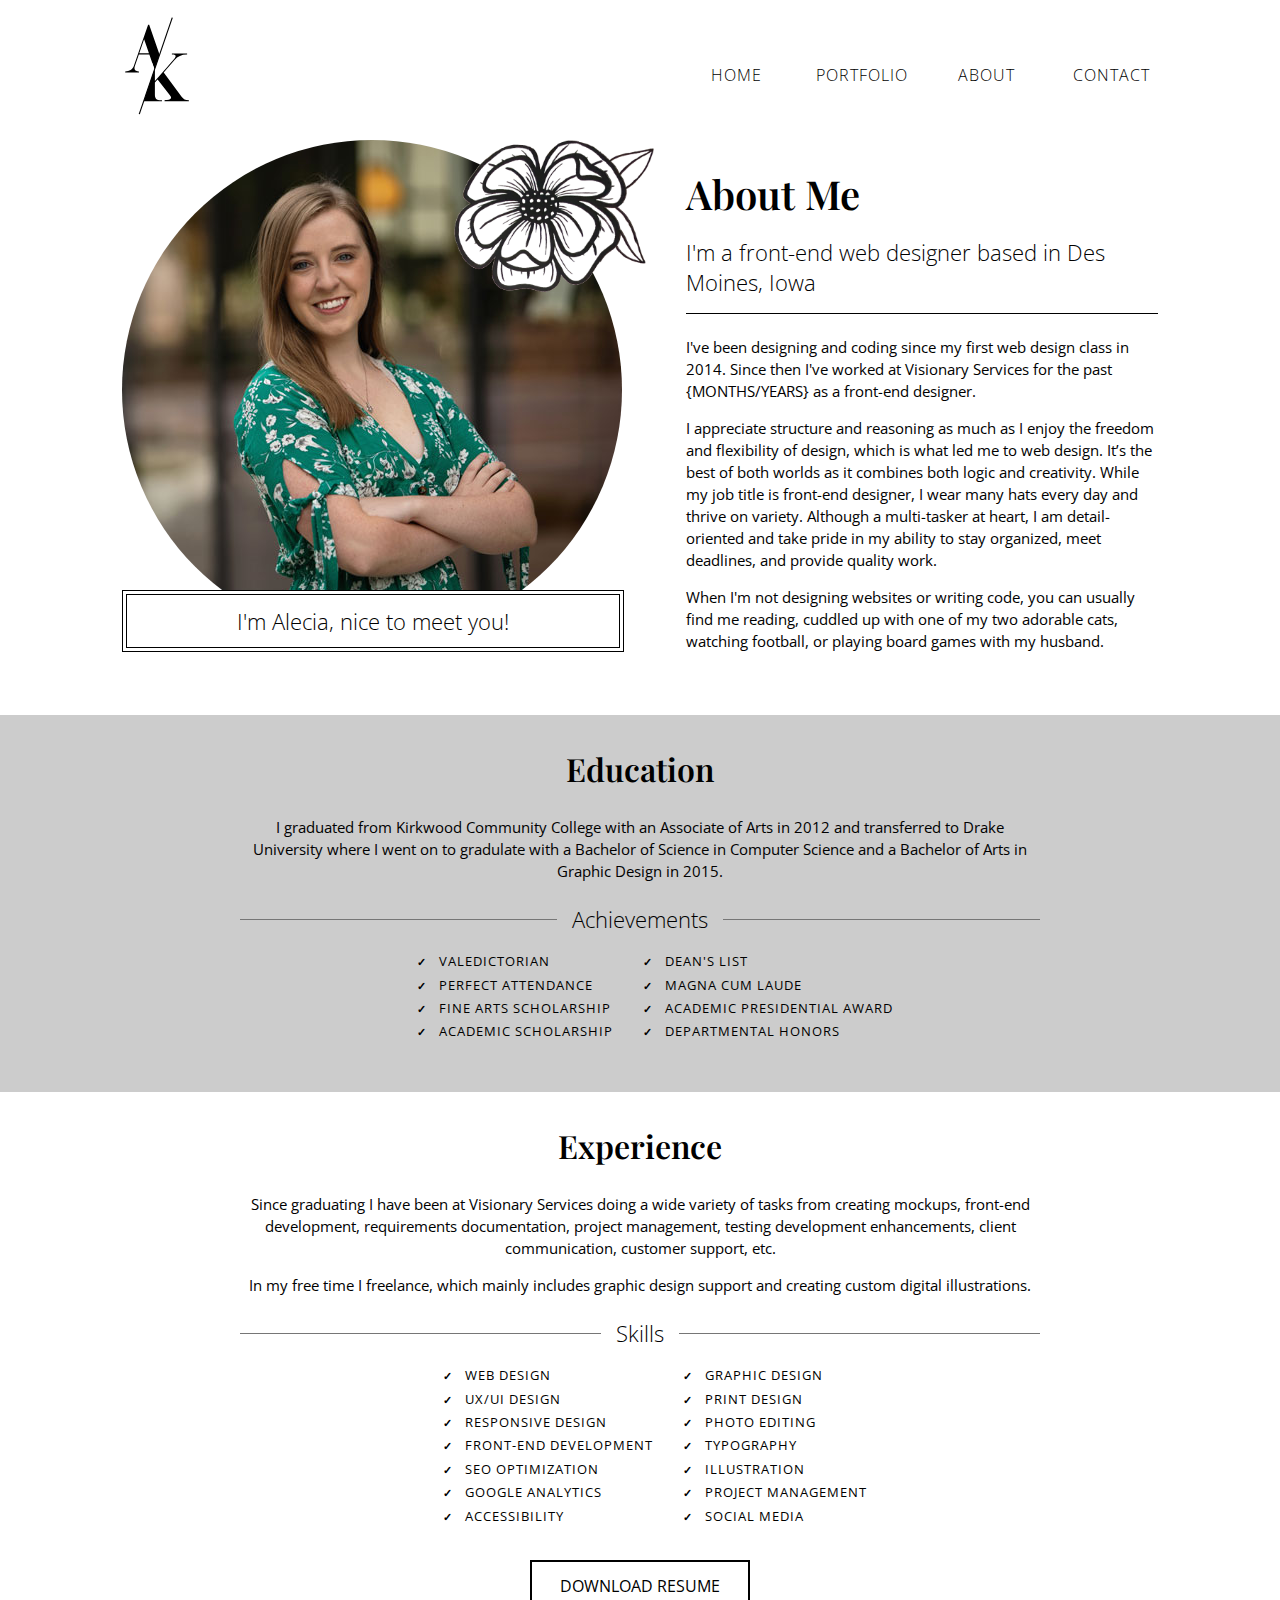
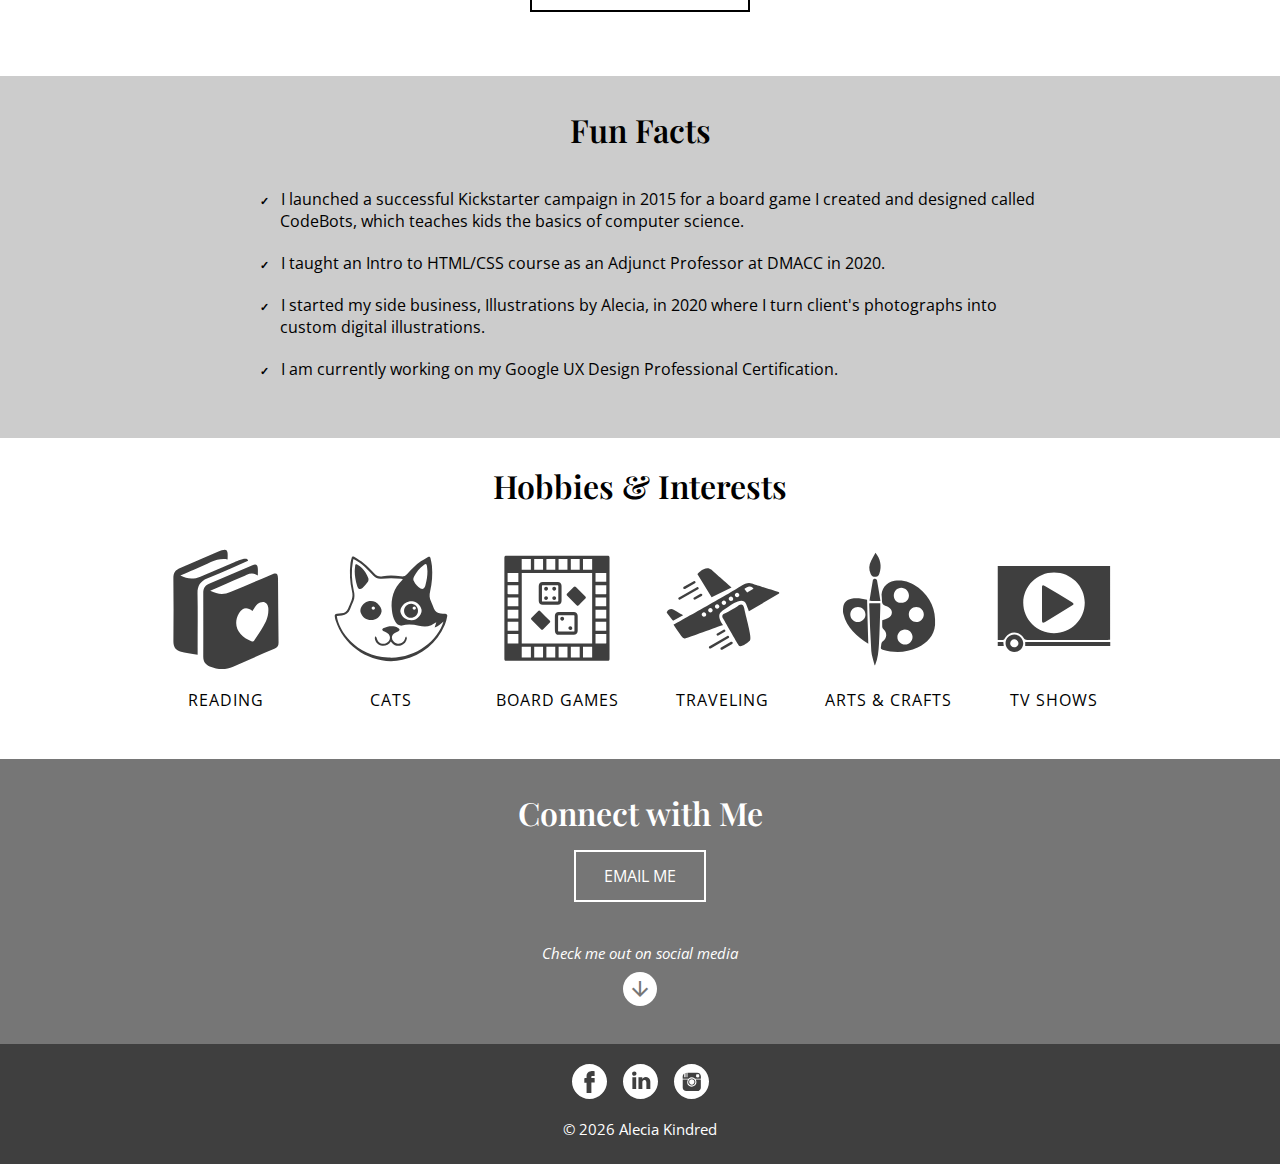
==== commit a5bcf953: "Small updates" ====
--- a/about.html
+++ b/about.html
@@ -52,7 +52,7 @@
 						<li><a href="index.html">Home</a></li>
 						<li><a href="portfolio.html">Portfolio</a></li>
 						<li><a href="about.html">About</a></li>
-						<li><a href="contact.html">Contact</a></li>
+						<li><a href="mailto:aleeeciaax3@aim.com?subject=Contact from Alecia's Website!">Contact</a></li>
 					</ul>
 					<div class="social_media">
 						<a href="https://www.facebook.com/aleeeciaax3" class="facebook" target="_blank"><!--?xml version="1.0" encoding="utf-8"?-->
@@ -361,7 +361,7 @@
 			</div>
 			<div class="connect">
 				<h2 style="margin-bottom: 0;">Connect with Me</h2>
-				<a class="email" href="contact.html"><button>Email Me</button></a>
+				<a class="email" href="mailto:aleeeciaax3@aim.com?subject=Contact from Alecia's Website!"><button>Email Me</button></a>
 				<p>Check me out on social media</p>
 				<div class="arrow">
 					<a href="#footer"><i class="material-icons">arrow_downward</i></a>
@@ -418,7 +418,7 @@
 					</svg>
 				</a>
 			</div>
-			<p>&copy; Alecia Kindred <script>document.write(new Date().getFullYear())</script></p>
+			<p>&copy; <script>document.write(new Date().getFullYear())</script> Alecia Kindred</p>
 		</footer>
 	</body>
 </html>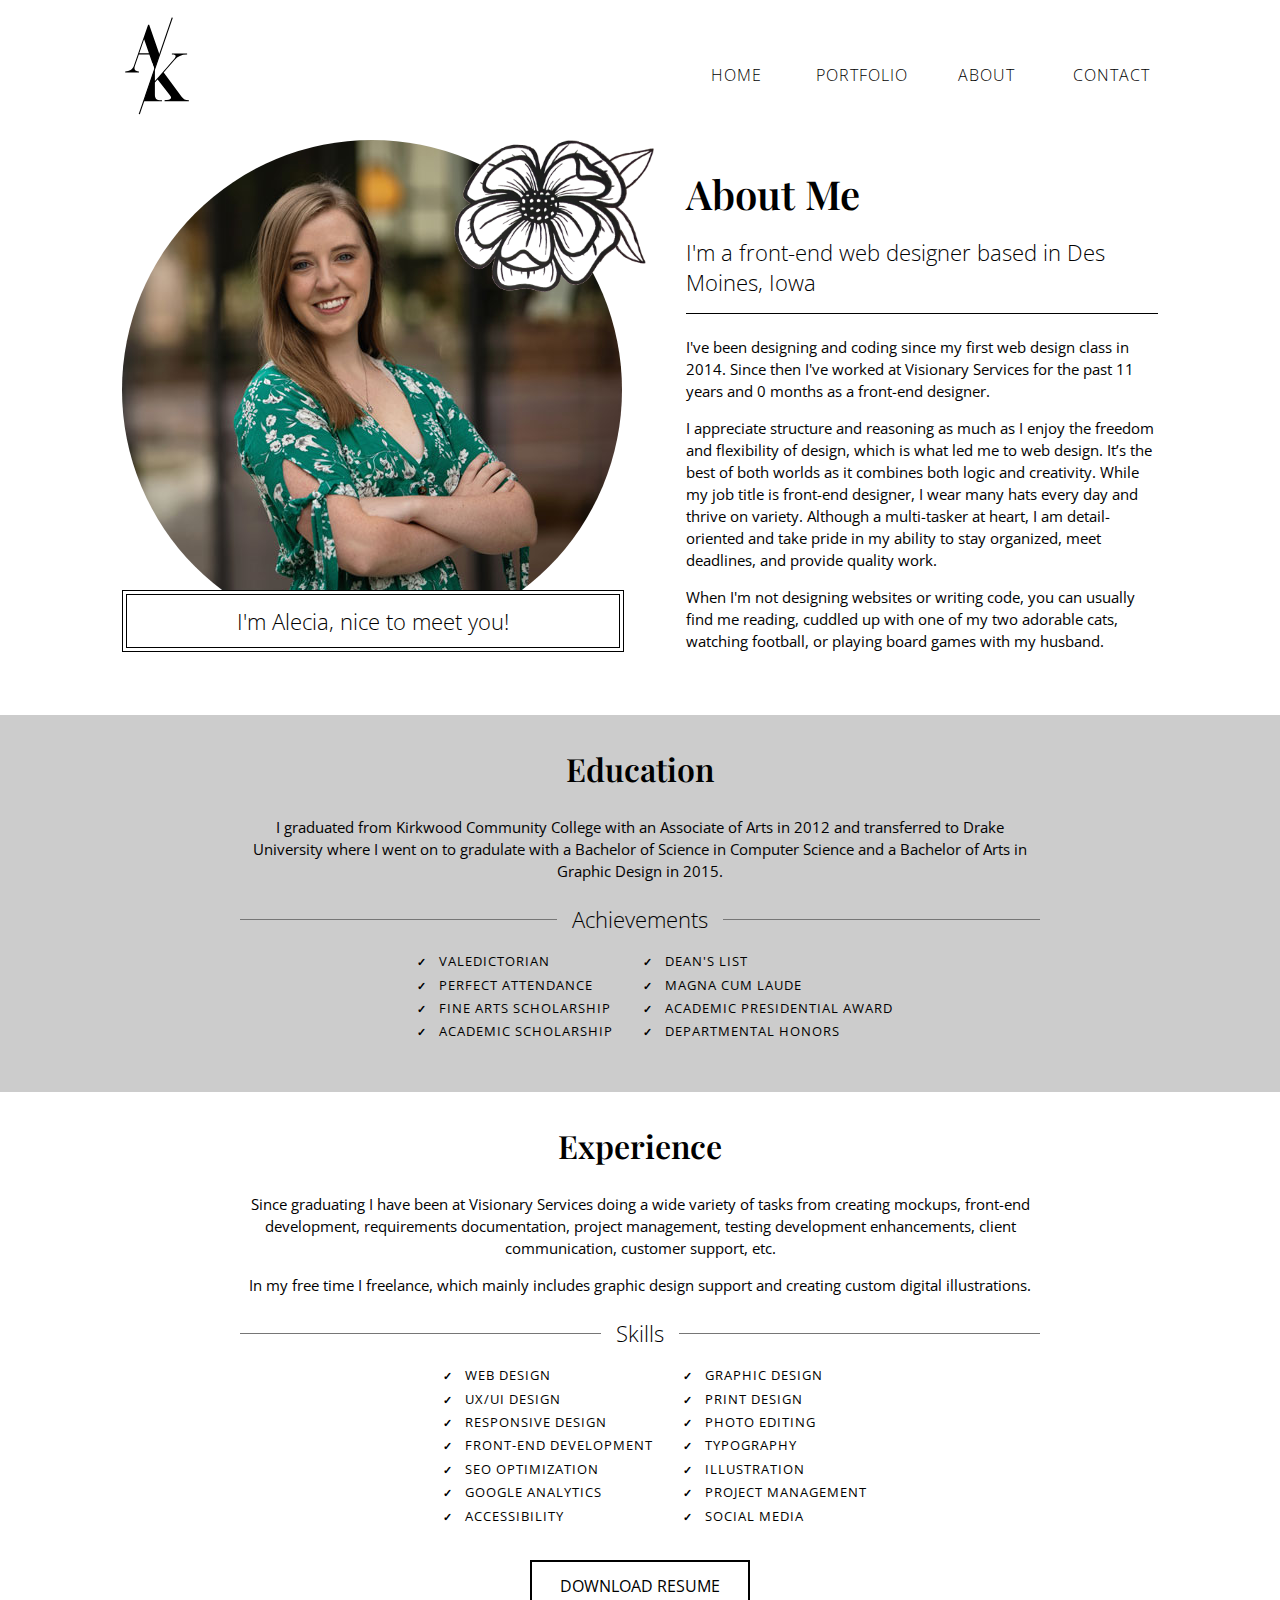
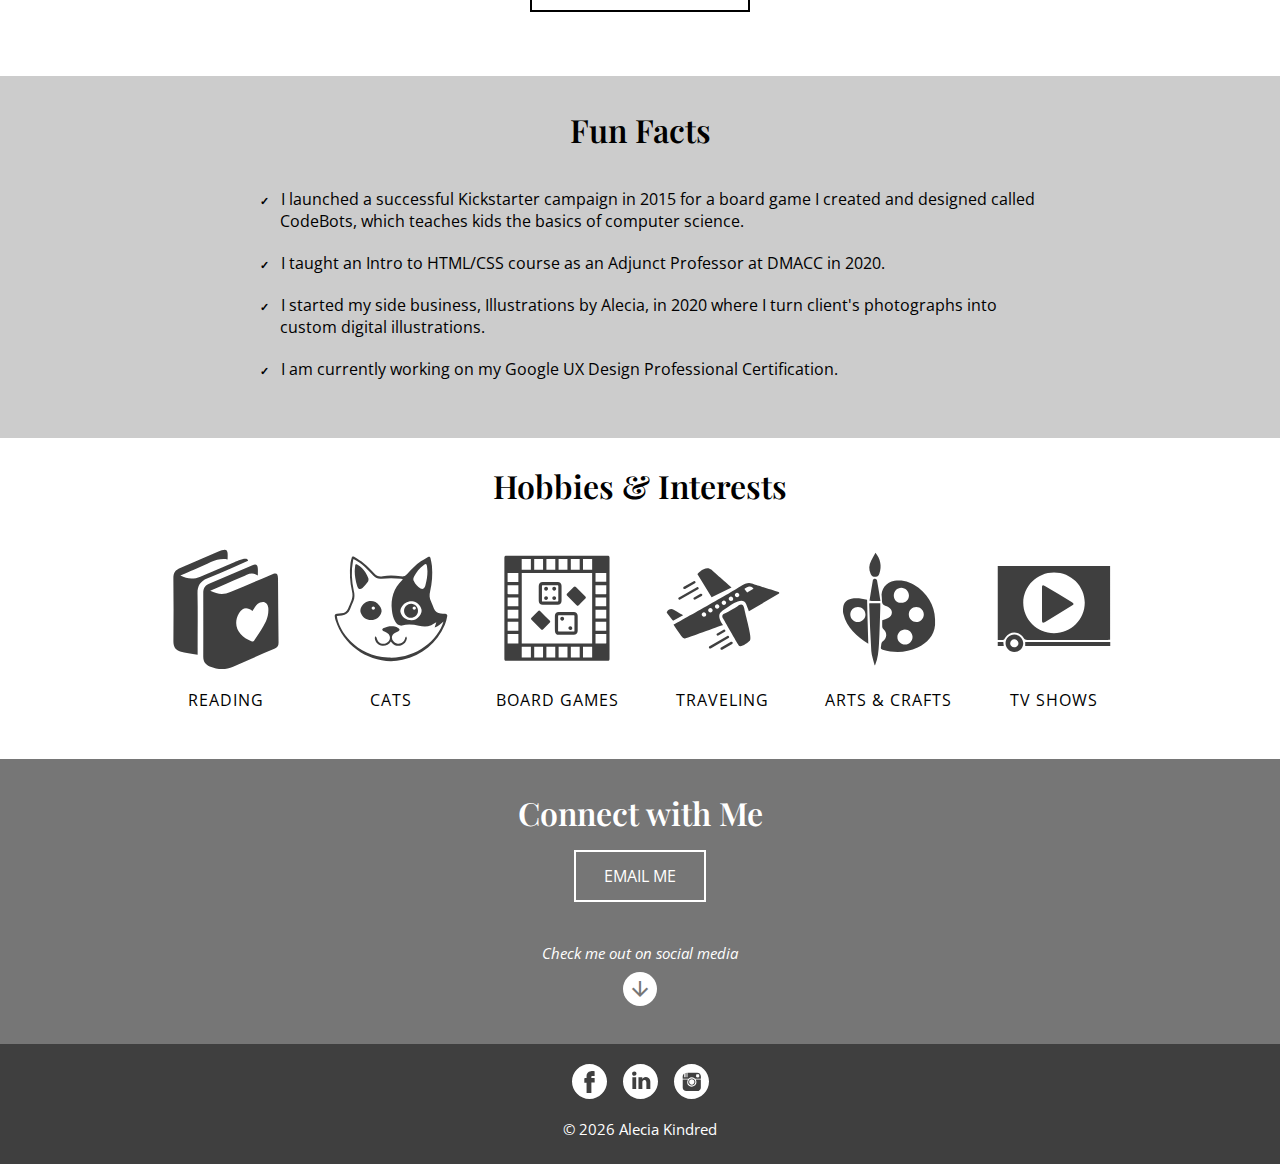
==== commit 316ac0a5: "Adding JS for years/months" ====
--- a/about.html
+++ b/about.html
@@ -5,6 +5,7 @@
 		<title>Portfolio - Alecia Kindred</title>
 		<link rel="icon" type="image/x-icon" href="images/favicon.png">
 		<link rel="stylesheet" type="text/css" href="css/global.css">
+		<meta name="viewport" content="width=device-width, initial-scale=1.0">
 		<script src="https://ajax.googleapis.com/ajax/libs/jquery/1.11.1/jquery.min.js"></script>
 		<script src="js/menu.js"></script>
 		<link href="https://fonts.googleapis.com/css2?family=Open+Sans:ital,wght@0,300;0,400;0,600;1,300;1,400;1,600&family=Playfair+Display:wght@400;500;600;700;800;900&display=swap" rel="stylesheet">
@@ -125,10 +126,7 @@
 				<div class="content">
 					<h1>About Me</h1>
 					<h3>I'm a front-end web designer based in Des Moines, Iowa</h3>
-					<p>I've been designing and coding since my first web design class in 2014. Since then I've worked at Visionary Services for the past
-						{MONTHS/YEARS}
-						as a front-end designer.
-					</p>
+					<p>I've been designing and coding since my first web design class in 2014. Since then I've worked at Visionary Services for the past <span id="length"></span> as a front-end designer.</p>
 					<p>I appreciate structure and reasoning as much as I enjoy the freedom and flexibility of design, which is what led me to web design. It’s the best of both worlds as it combines both logic and creativity. While my job title is front-end designer, I wear many hats every day and thrive on variety. Although a multi-tasker at heart, I am detail-oriented and take pride in my ability to stay organized, meet deadlines, and provide quality work.</p>
 					<p>When I'm not designing websites or writing code, you can usually find me reading, cuddled up with one of my two adorable cats, watching football, or playing board games with my husband.</p>
 				</div>
@@ -421,4 +419,13 @@
 			<p>&copy; <script>document.write(new Date().getFullYear())</script> Alecia Kindred</p>
 		</footer>
 	</body>
-</html>+</html>
+
+<script>
+	let today = new Date();
+	let start = new Date(2015, 6, 15);
+	let years = today.getFullYear() - start.getFullYear();
+	let months = today.getMonth() - start.getMonth();
+	let result = years + " years and " + months + " months"
+	document.getElementById("length").innerHTML = result;
+</script>